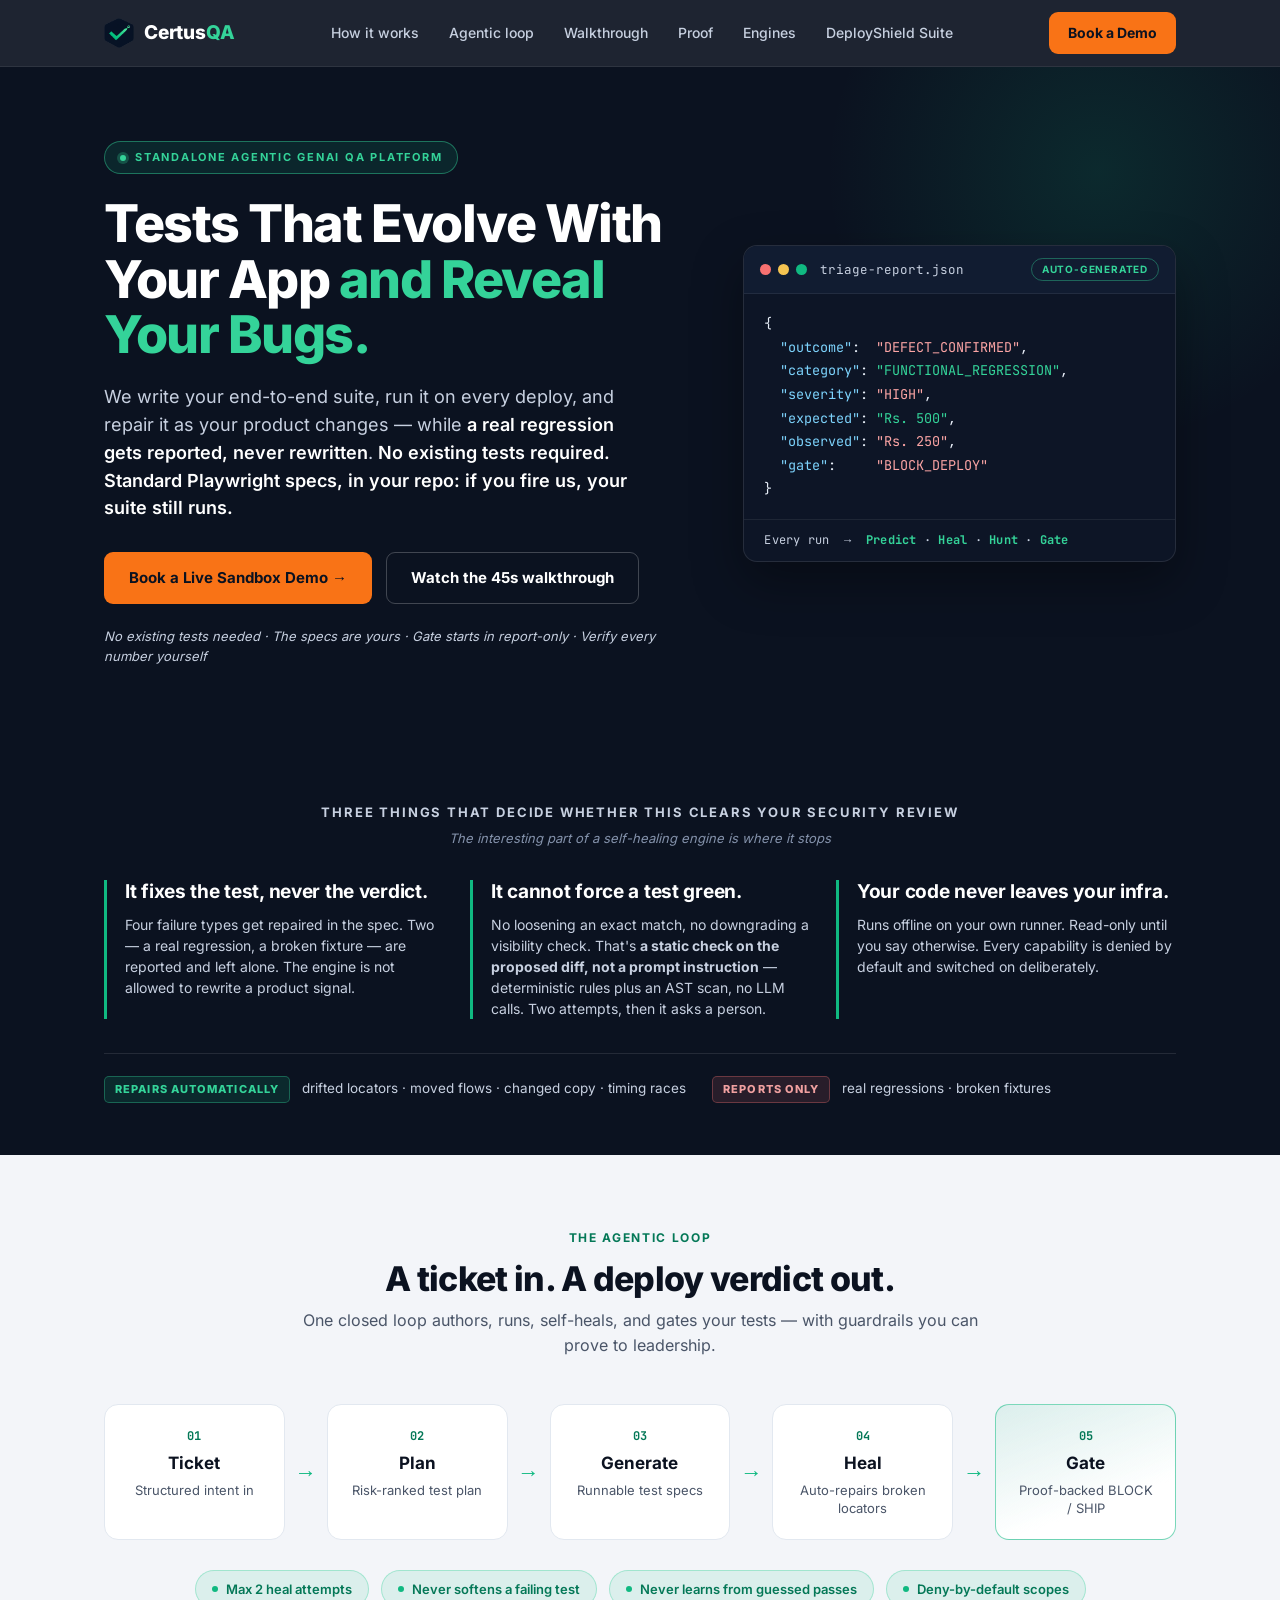
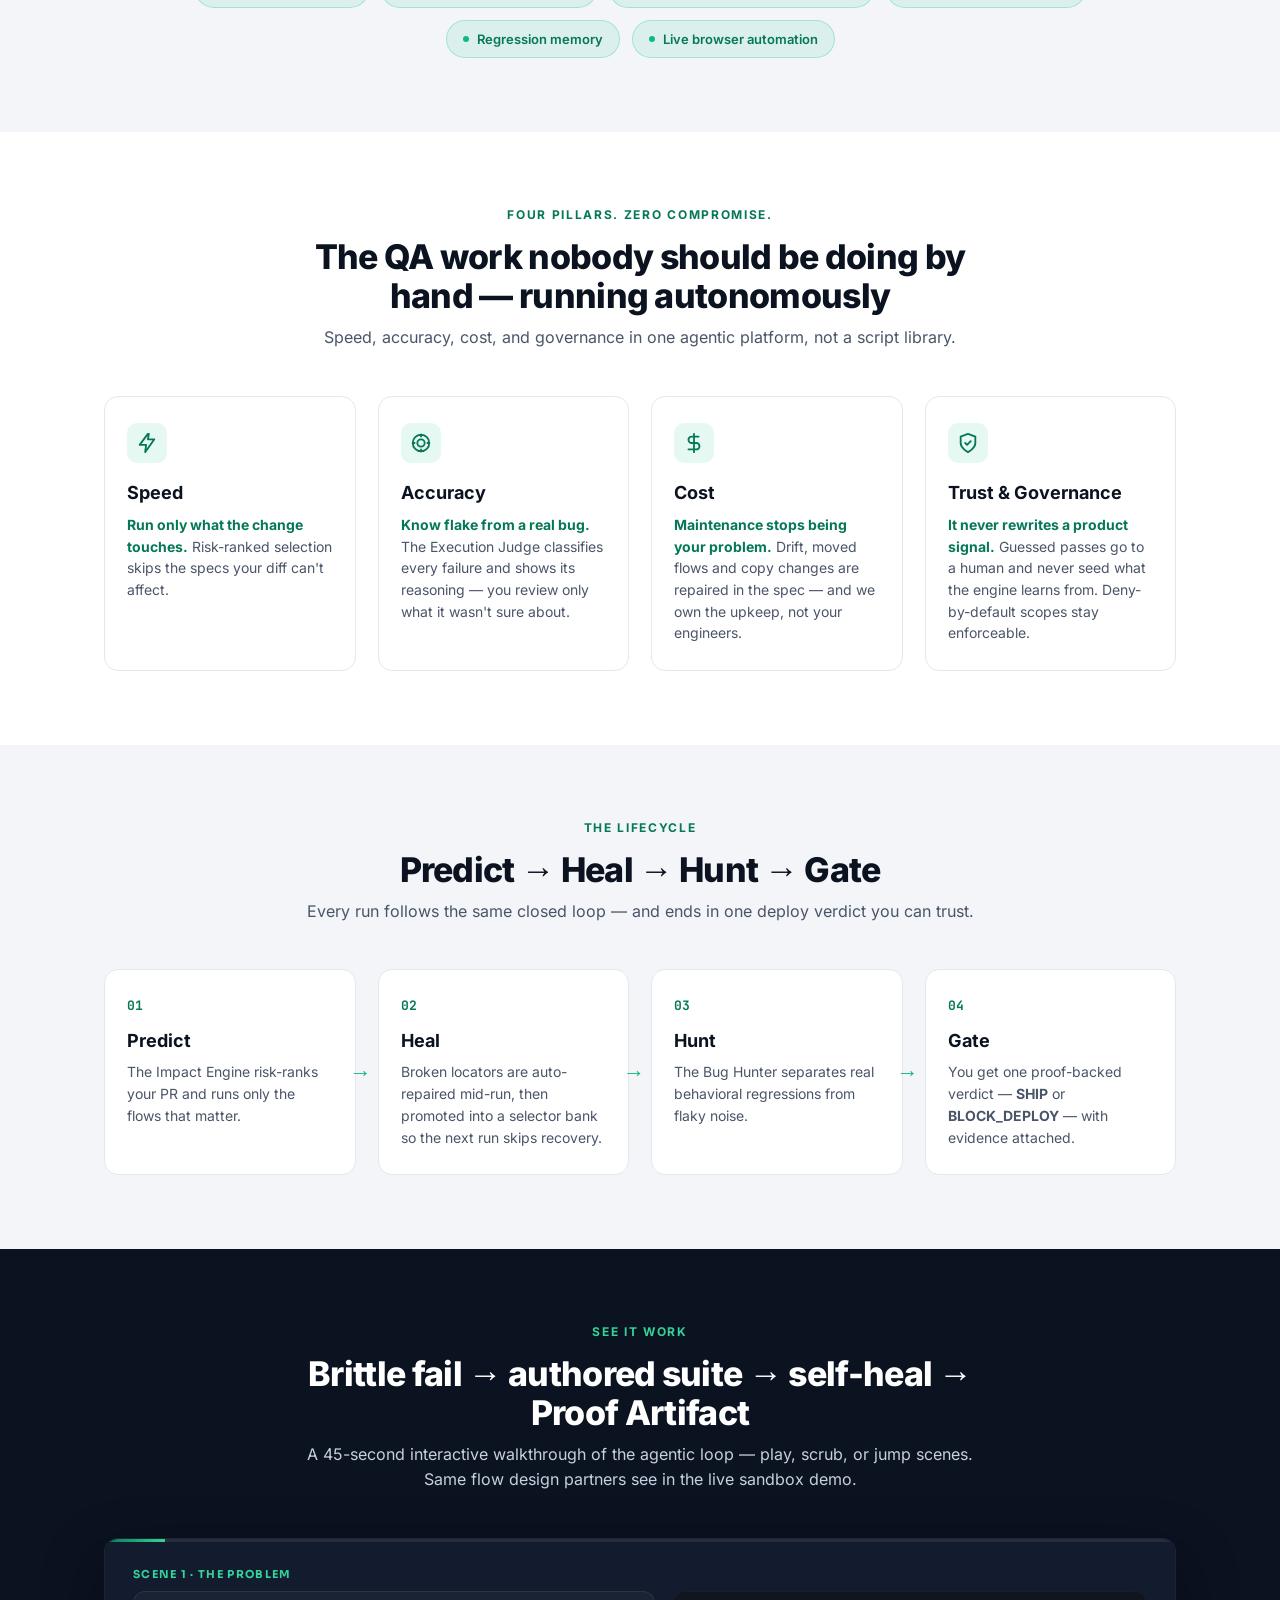
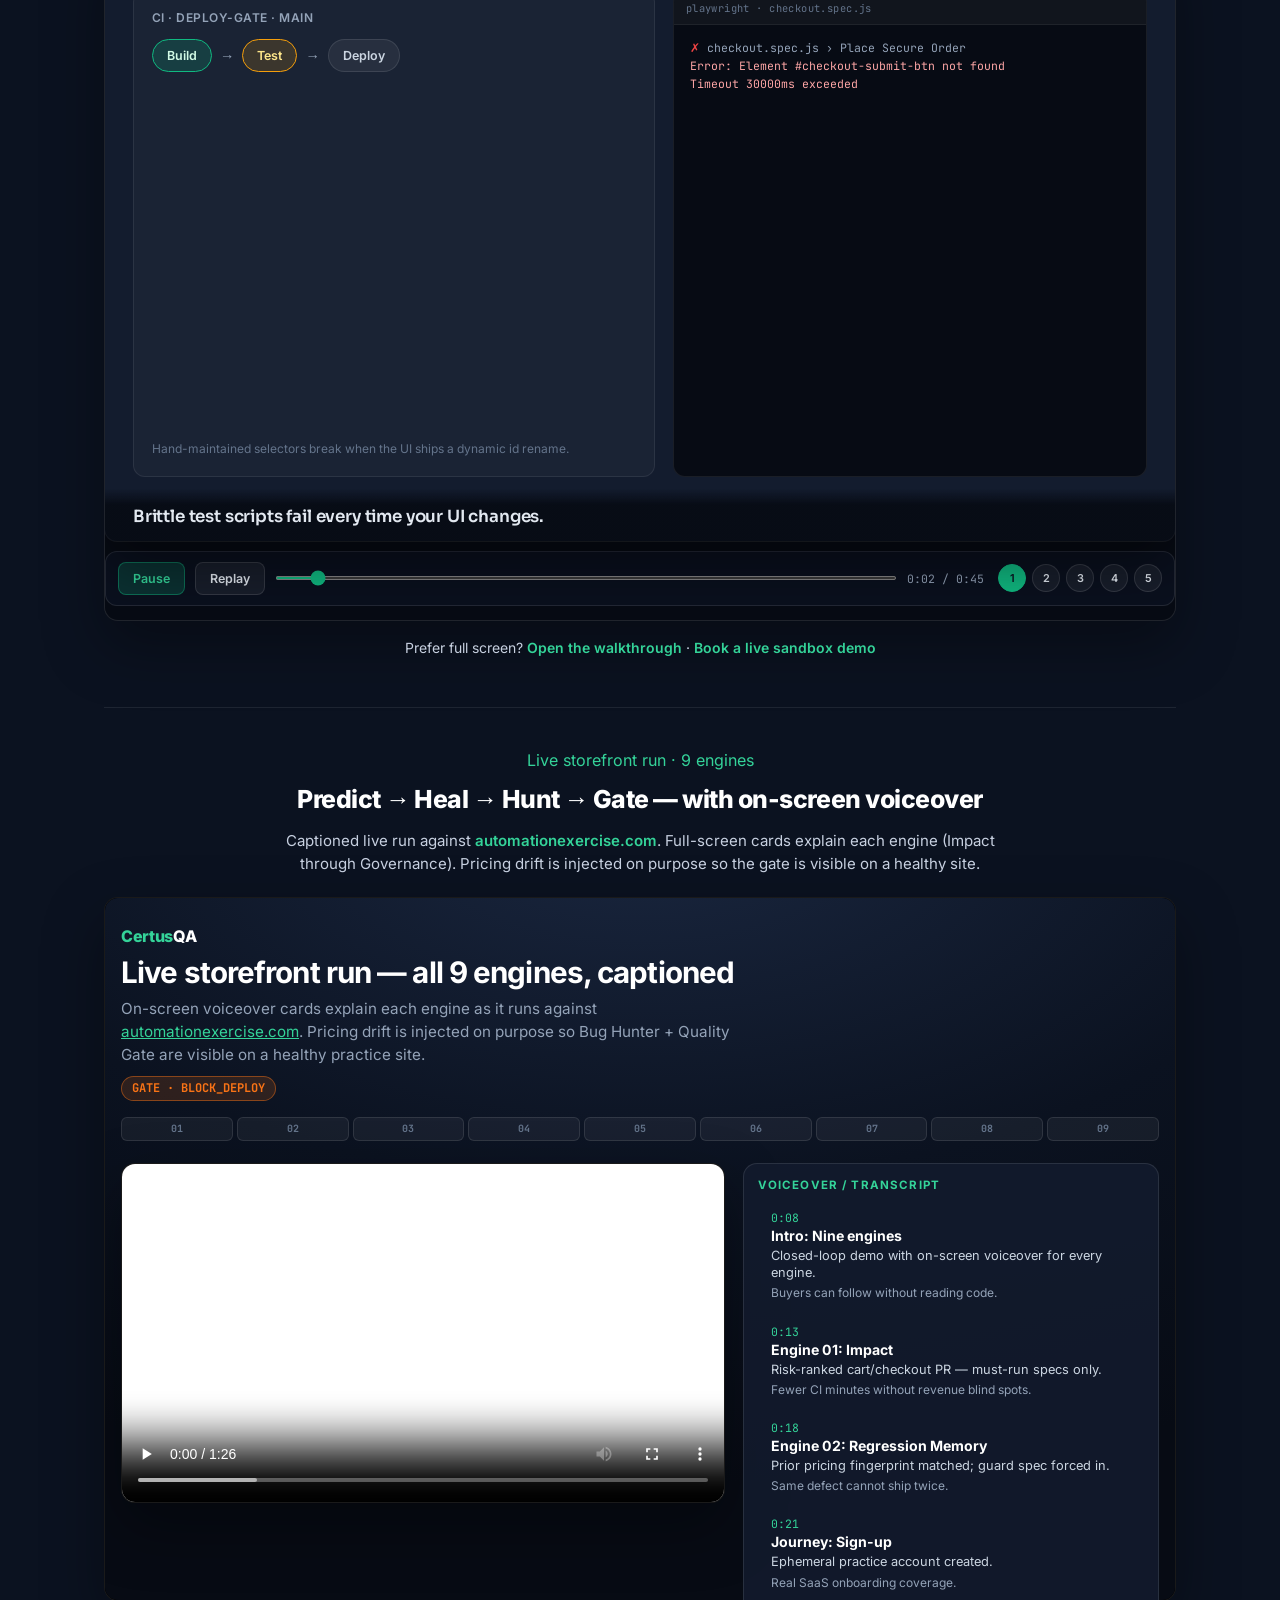
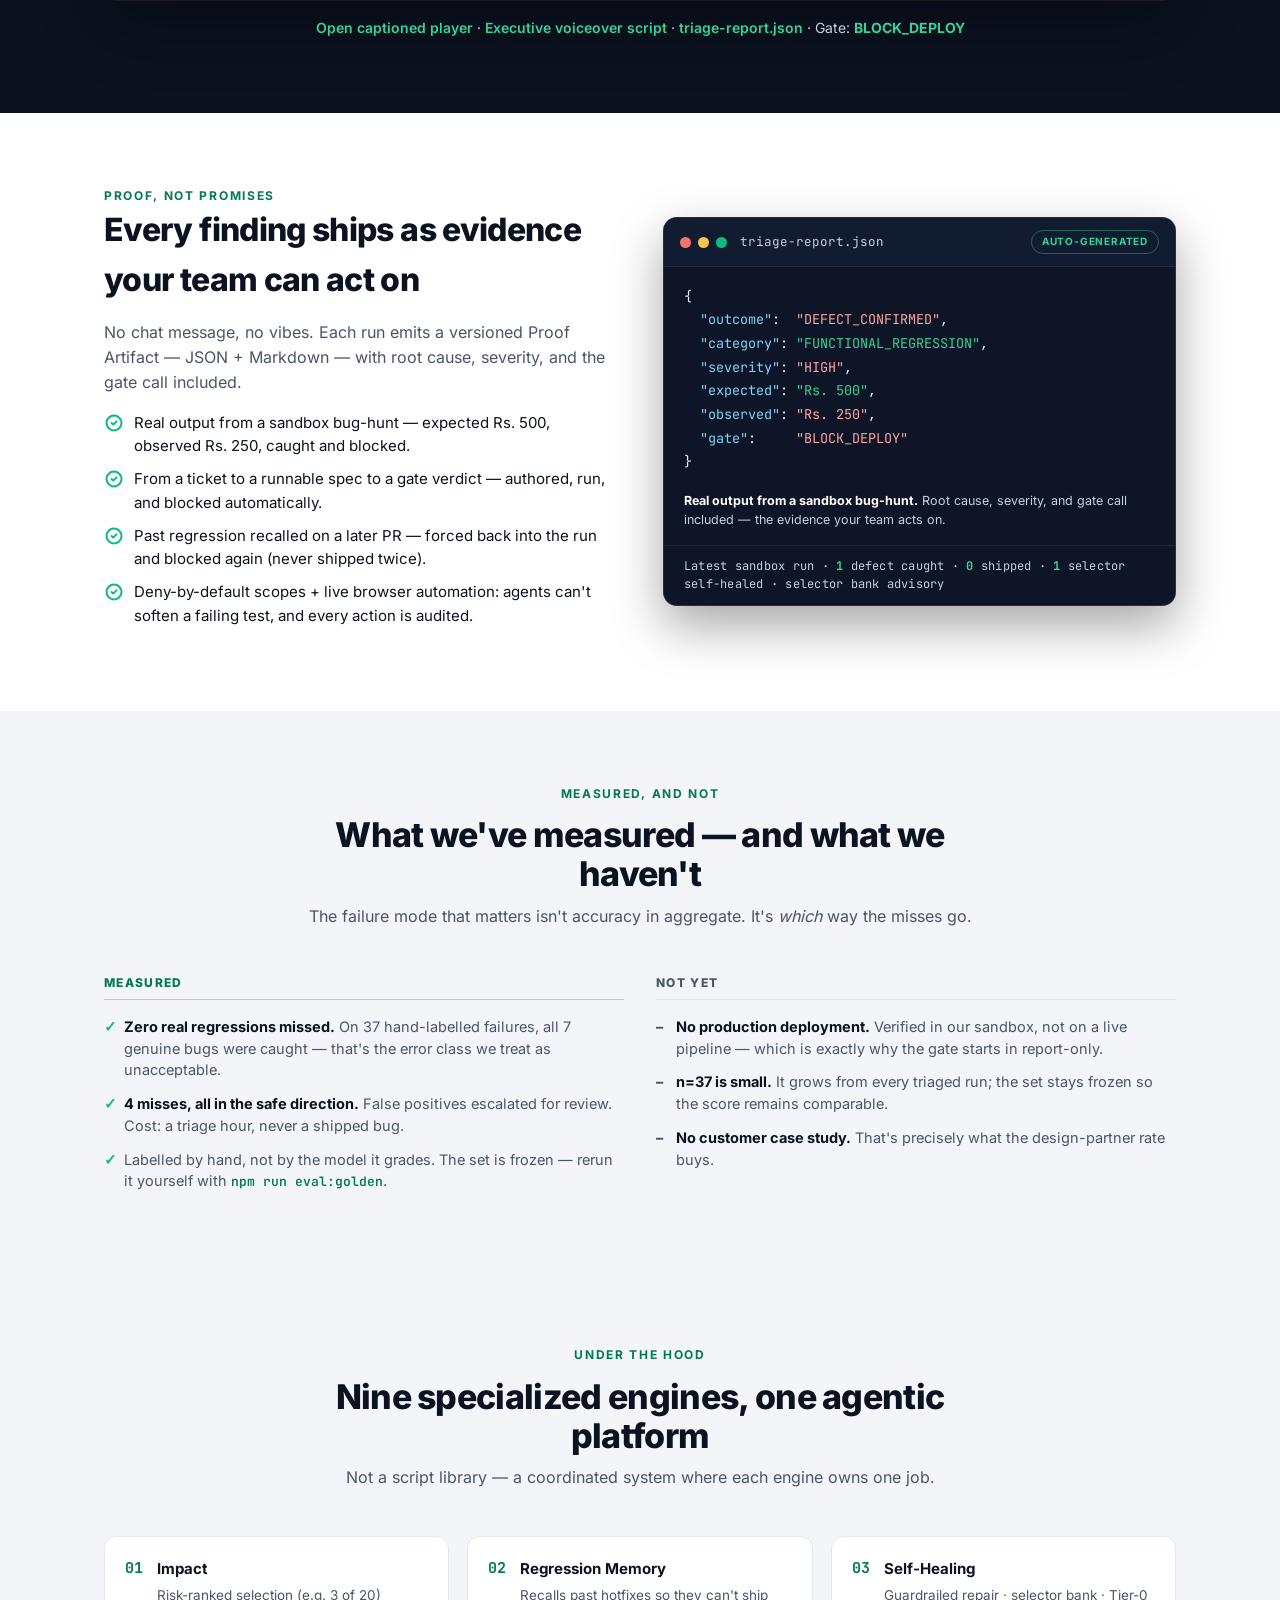
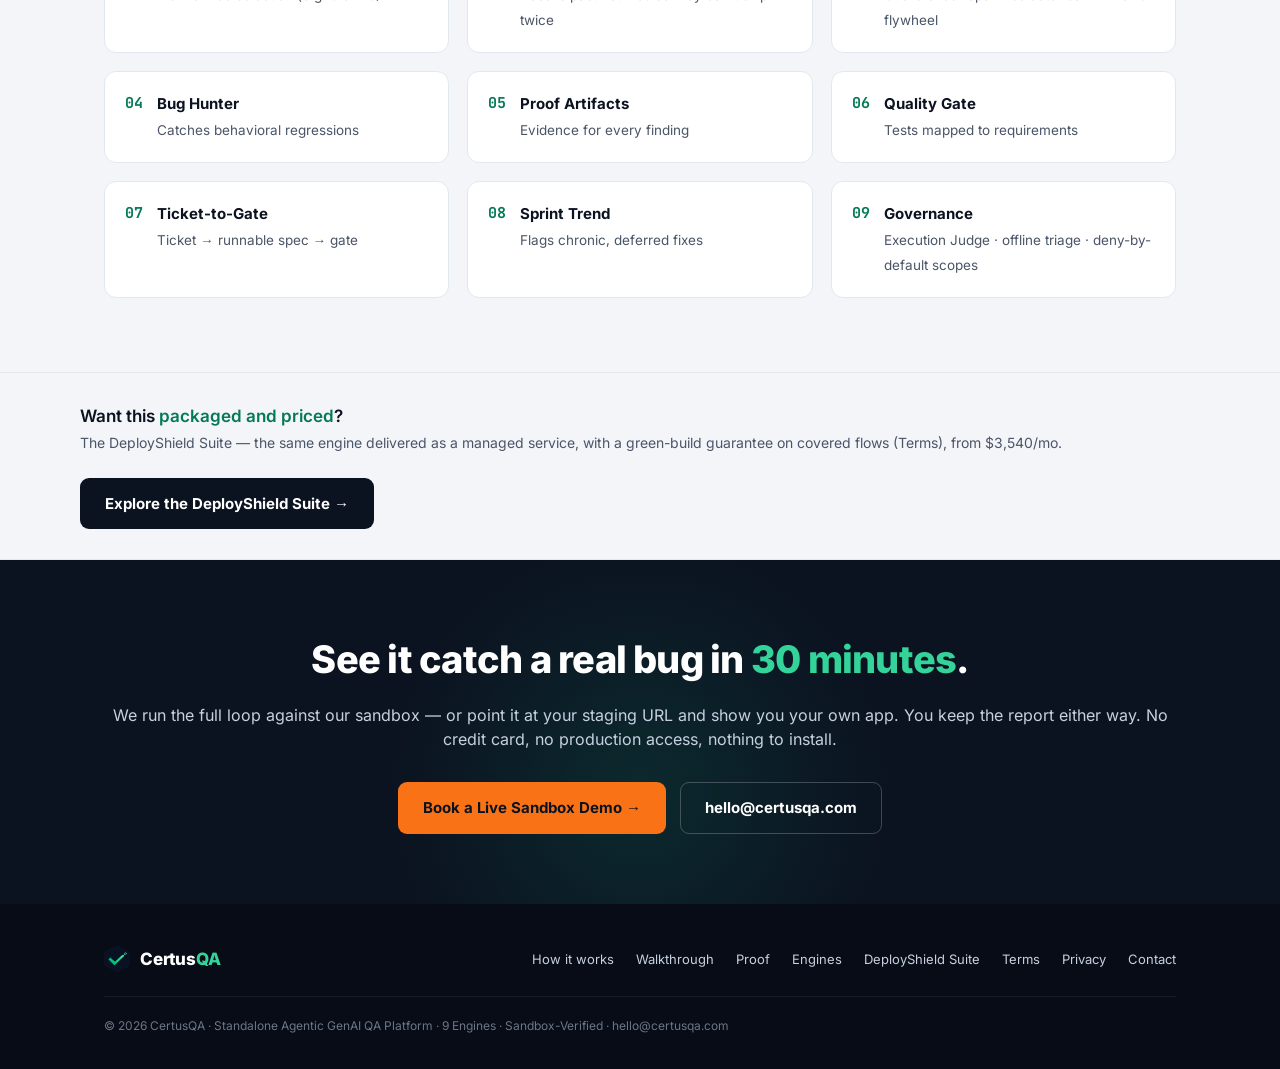
==== index.html @ 5f2444e0 "Name the category "Standalone Agentic GenAI QA Platform" Follows the positioning SSOT in qa-forge-co" ====
<!DOCTYPE html>
<html lang="en">
<head>
<meta charset="UTF-8" />
<meta name="viewport" content="width=device-width, initial-scale=1.0" />
<title>CertusQA — Tests That Evolve With Your App</title>
<meta name="description" content="A standalone agentic GenAI QA platform for SaaS teams. We write your end-to-end Playwright suite, run it on every deploy, and repair it as your product changes — while a real regression is reported, never rewritten. No existing tests required, and the specs stay in your repo." />
<meta name="theme-color" content="#0B1220" />
<link rel="icon" type="image/png" href="assets/certusqa-icon-mark.png" />
<link rel="canonical" href="https://www.certusqa.com/" />

<!-- Open Graph / social -->
<meta property="og:type" content="website" />
<meta property="og:title" content="CertusQA — Tests That Evolve With Your App and Reveal Your Bugs" />
<meta property="og:description" content="We write your end-to-end suite, run it on every deploy, and repair it as your product changes — while a real regression is reported, never rewritten." />
<meta property="og:url" content="https://www.certusqa.com/" />
<meta property="og:image" content="https://www.certusqa.com/assets/certusqa-icon-mark.png" />
<meta name="twitter:card" content="summary" />

<link rel="stylesheet" href="assets/fonts.css" />
<link rel="stylesheet" href="assets/styles.css" />
</head>
<body>

<!-- ================= NAV ================= -->
<header class="nav">
  <div class="wrap nav-inner">
    <a class="brand" href="#top">
      <img src="assets/certusqa-icon-mark.png" alt="" />
      <span class="brand-name">Certus<span class="qa">QA</span></span>
    </a>
    <nav class="nav-links" id="navLinks">
      <a href="#how">How it works</a>
      <a href="#loop">Agentic loop</a>
      <a href="#showcase">Walkthrough</a>
      <a href="#proof">Proof</a>
      <a href="#engines">Engines</a>
      <a href="deployshield.html">DeployShield Suite</a>
    </nav>
    <div class="nav-cta">
      <a class="btn btn-primary" href="mailto:hello@certusqa.com?subject=Live%20Sandbox%20Demo%20Request">Book a Demo</a>
      <button class="nav-toggle" id="navToggle" aria-label="Menu" aria-expanded="false" aria-controls="navLinks">☰</button>
    </div>
  </div>
</header>

<span id="top"></span>

<!-- ================= HERO ================= -->
<section class="hero">
  <div class="wrap hero-grid">
    <div>
      <span class="category-tag">Standalone Agentic GenAI QA Platform</span>
      <h1>Tests That Evolve With Your App <span class="accent">and Reveal Your Bugs.</span></h1>
      <p class="subhead">We write your end-to-end suite, run it on every deploy, and repair it as your product changes — while <b>a real regression gets reported, never rewritten</b>. <b>No existing tests required. Standard Playwright specs, in your repo: if you fire us, your suite still runs.</b></p>
      <div class="hero-actions">
        <a class="btn btn-primary" href="mailto:hello@certusqa.com?subject=Live%20Sandbox%20Demo%20Request">Book a Live Sandbox Demo →</a>
        <a class="btn btn-ghost" href="#showcase">Watch the 45s walkthrough</a>
      </div>
      <p class="hero-trust">No existing tests needed · The specs are yours · Gate starts in report-only · Verify every number yourself</p>
    </div>

    <div>
      <div class="proof-card">
        <div class="proof-head">
          <span class="proof-dot"></span>
          <span class="proof-file">triage-report.json</span>
          <span class="proof-badge">Auto-generated</span>
        </div>
<div class="proof-code">{
  <span class="k">"outcome"</span>:  <span class="r">"DEFECT_CONFIRMED"</span>,
  <span class="k">"category"</span>: <span class="s">"FUNCTIONAL_REGRESSION"</span>,
  <span class="k">"severity"</span>: <span class="r">"HIGH"</span>,
  <span class="k">"expected"</span>: <span class="s">"Rs. 500"</span>,
  <span class="k">"observed"</span>: <span class="r">"Rs. 250"</span>,
  <span class="k">"gate"</span>:     <span class="r">"BLOCK_DEPLOY"</span>
}</div>
        <div class="lifecycle-line">Every run &nbsp;→&nbsp; <b>Predict</b> · <b>Heal</b> · <b>Hunt</b> · <b>Gate</b></div>
      </div>
    </div>
  </div>
</section>

<!-- ================= GUARANTEE BAND ================= -->
<section class="guar-band">
  <div class="wrap">
    <div class="section-eyebrow">
      <div class="lead">Three things that decide whether this clears your security review</div>
      <div class="sub">The interesting part of a self-healing engine is where it stops</div>
    </div>
    <div class="guar-row">
      <div class="guar-item">
        <h3>It fixes the test, never the verdict.</h3>
        <p>Four failure types get repaired in the spec. Two — a real regression, a broken fixture — are reported and left alone. The engine is not allowed to rewrite a product signal.</p>
      </div>
      <div class="guar-item">
        <h3>It cannot force a test green.</h3>
        <p>No loosening an exact match, no downgrading a visibility check. That's <b>a static check on the proposed diff, not a prompt instruction</b> — deterministic rules plus an AST scan, no LLM calls. Two attempts, then it asks a person.</p>
      </div>
      <div class="guar-item">
        <h3>Your code never leaves your infra.</h3>
        <p>Runs offline on your own runner. Read-only until you say otherwise. Every capability is denied by default and switched on deliberately.</p>
      </div>
    </div>
    <div class="guar-tax">
      <div class="half">
        <span class="lab ok">Repairs automatically</span>
        <span class="list">drifted locators · moved flows · changed copy · timing races</span>
      </div>
      <div class="half">
        <span class="lab no">Reports only</span>
        <span class="list">real regressions · broken fixtures</span>
      </div>
    </div>
  </div>
</section>

<!-- ================= AGENTIC LOOP ================= -->
<section class="band alt" id="loop">
  <div class="wrap">
    <div class="band-head">
      <div class="tag">The Agentic Loop</div>
      <h2>A ticket in. A deploy verdict out.</h2>
      <p>One closed loop authors, runs, self-heals, and gates your tests — with guardrails you can prove to leadership.</p>
    </div>
    <div class="loop-flow">
      <div class="loop-step"><div class="ls-no">01</div><div class="ls-name">Ticket</div><div class="ls-sub">Structured intent in</div></div>
      <div class="loop-arrow">→</div>
      <div class="loop-step"><div class="ls-no">02</div><div class="ls-name">Plan</div><div class="ls-sub">Risk-ranked test plan</div></div>
      <div class="loop-arrow">→</div>
      <div class="loop-step"><div class="ls-no">03</div><div class="ls-name">Generate</div><div class="ls-sub">Runnable test specs</div></div>
      <div class="loop-arrow">→</div>
      <div class="loop-step"><div class="ls-no">04</div><div class="ls-name">Heal</div><div class="ls-sub">Auto-repairs broken locators</div></div>
      <div class="loop-arrow">→</div>
      <div class="loop-step is-gate"><div class="ls-no">05</div><div class="ls-name">Gate</div><div class="ls-sub">Proof-backed BLOCK / SHIP</div></div>
    </div>
    <div class="loop-guards">
      <span class="guard-chip">Max 2 heal attempts</span>
      <span class="guard-chip">Never softens a failing test</span>
      <span class="guard-chip">Never learns from guessed passes</span>
      <span class="guard-chip">Deny-by-default scopes</span>
      <span class="guard-chip">Regression memory</span>
      <span class="guard-chip">Live browser automation</span>
    </div>
  </div>
</section>

<!-- ================= PILLARS ================= -->
<section class="band" id="pillars">
  <div class="wrap">
    <div class="band-head">
      <div class="tag">Four Pillars. Zero Compromise.</div>
      <h2>The QA work nobody should be doing by hand — running autonomously</h2>
      <p>Speed, accuracy, cost, and governance in one agentic platform, not a script library.</p>
    </div>
    <div class="pillars">
      <div class="pillar">
        <div class="pillar-icon"><svg viewBox="0 0 24 24"><path d="M13 2 4 14h7l-1 8 10-14h-7l1-6z"/></svg></div>
        <h3>Speed</h3>
        <p><b>Run only what the change touches.</b> Risk-ranked selection skips the specs your diff can't affect.</p>
      </div>
      <div class="pillar">
        <div class="pillar-icon"><svg viewBox="0 0 24 24"><circle cx="12" cy="12" r="9"/><circle cx="12" cy="12" r="4"/><path d="M12 3v2M12 19v2M3 12h2M19 12h2"/></svg></div>
        <h3>Accuracy</h3>
        <p><b>Know flake from a real bug.</b> The Execution Judge classifies every failure and shows its reasoning — you review only what it wasn't sure about.</p>
      </div>
      <div class="pillar">
        <div class="pillar-icon"><svg viewBox="0 0 24 24"><path d="M12 2v20M17 5H9.5a3.5 3.5 0 0 0 0 7h5a3.5 3.5 0 0 1 0 7H6"/></svg></div>
        <h3>Cost</h3>
        <p><b>Maintenance stops being your problem.</b> Drift, moved flows and copy changes are repaired in the spec — and we own the upkeep, not your engineers.</p>
      </div>
      <div class="pillar">
        <div class="pillar-icon"><svg viewBox="0 0 24 24"><path d="M12 22s8-4 8-10V5l-8-3-8 3v7c0 6 8 10 8 10z"/><path d="m9 12 2 2 4-4"/></svg></div>
        <h3>Trust &amp; Governance</h3>
        <p><b>It never rewrites a product signal.</b> Guessed passes go to a human and never seed what the engine learns from. Deny-by-default scopes stay enforceable.</p>
      </div>
    </div>
  </div>
</section>

<!-- ================= HOW IT WORKS ================= -->
<section class="band alt" id="how">
  <div class="wrap">
    <div class="band-head">
      <div class="tag">The Lifecycle</div>
      <h2>Predict → Heal → Hunt → Gate</h2>
      <p>Every run follows the same closed loop — and ends in one deploy verdict you can trust.</p>
    </div>
    <div class="steps">
      <div class="step">
        <div class="no">01</div>
        <h3>Predict</h3>
        <p>The Impact Engine risk-ranks your PR and runs only the flows that matter.</p>
        <span class="arrow">→</span>
      </div>
      <div class="step">
        <div class="no">02</div>
        <h3>Heal</h3>
        <p>Broken locators are auto-repaired mid-run, then promoted into a selector bank so the next run skips recovery.</p>
        <span class="arrow">→</span>
      </div>
      <div class="step">
        <div class="no">03</div>
        <h3>Hunt</h3>
        <p>The Bug Hunter separates real behavioral regressions from flaky noise.</p>
        <span class="arrow">→</span>
      </div>
      <div class="step">
        <div class="no">04</div>
        <h3>Gate</h3>
        <p>You get one proof-backed verdict — <b>SHIP</b> or <b>BLOCK_DEPLOY</b> — with evidence attached.</p>
        <span class="arrow">→</span>
      </div>
    </div>
  </div>
</section>

<!-- ================= SHOWCASE WALKTHROUGH ================= -->
<section class="band dark" id="showcase">
  <div class="wrap">
    <div class="band-head">
      <div class="tag" style="color:var(--emerald-light)">See It Work</div>
      <h2>Brittle fail → authored suite → self-heal → Proof Artifact</h2>
      <p>A 45-second interactive walkthrough of the agentic loop — play, scrub, or jump scenes. Same flow design partners see in the live sandbox demo.</p>
    </div>
    <div class="showcase-frame">
      <iframe
        src="showcase/?embed=1"
        title="CertusQA engine workflow — interactive 45s walkthrough"
        loading="lazy"
        allow="autoplay"
      ></iframe>
    </div>
    <p class="showcase-note">
      Prefer full screen?
      <a href="showcase/">Open the walkthrough</a>
      ·
      <a href="mailto:hello@certusqa.com?subject=Live%20Sandbox%20Demo%20Request">Book a live sandbox demo</a>
    </p>

    <div class="live-ae" id="live-run">
      <div class="live-ae-head">
        <div class="tag" style="color:var(--emerald-light)">Live storefront run · 9 engines</div>
        <h3>Predict → Heal → Hunt → Gate — with on-screen voiceover</h3>
        <p>
          Captioned live run against
          <a href="https://automationexercise.com/" rel="noopener noreferrer" target="_blank">automationexercise.com</a>.
          Full-screen cards explain each engine (Impact through Governance). Pricing drift is injected on purpose so the gate is visible on a healthy site.
        </p>
      </div>
      <div class="showcase-frame showcase-frame--video">
        <iframe
          src="showcase/live-ae/player.html"
          title="CertusQA live showcase — nine engines with voiceover captions"
          loading="lazy"
          allow="autoplay"
        ></iframe>
      </div>
      <p class="showcase-note">
        <a href="showcase/live-ae/player.html">Open captioned player</a>
        ·
        <a href="showcase/live-ae/exec-narrative.md">Executive voiceover script</a>
        ·
        <a href="showcase/live-ae/triage-report.json">triage-report.json</a>
        ·
        Gate: <b style="color:var(--emerald-light)">BLOCK_DEPLOY</b>
      </p>
    </div>
  </div>
</section>

<!-- ================= PROOF ================= -->
<section class="band" id="proof">
  <div class="wrap proof-grid">
    <div class="proof-copy">
      <div class="tag">Proof, Not Promises</div>
      <h2>Every finding ships as evidence your team can act on</h2>
      <p>No chat message, no vibes. Each run emits a versioned Proof Artifact — JSON + Markdown — with root cause, severity, and the gate call included.</p>
      <ul class="proof-list">
        <li><svg viewBox="0 0 24 24"><path d="m9 12 2 2 4-4"/><circle cx="12" cy="12" r="9"/></svg> Real output from a sandbox bug-hunt — expected Rs. 500, observed Rs. 250, caught and blocked.</li>
        <li><svg viewBox="0 0 24 24"><path d="m9 12 2 2 4-4"/><circle cx="12" cy="12" r="9"/></svg> From a ticket to a runnable spec to a gate verdict — authored, run, and blocked automatically.</li>
        <li><svg viewBox="0 0 24 24"><path d="m9 12 2 2 4-4"/><circle cx="12" cy="12" r="9"/></svg> Past regression recalled on a later PR — forced back into the run and blocked again (never shipped twice).</li>
        <li><svg viewBox="0 0 24 24"><path d="m9 12 2 2 4-4"/><circle cx="12" cy="12" r="9"/></svg> Deny-by-default scopes + live browser automation: agents can't soften a failing test, and every action is audited.</li>
      </ul>
    </div>
    <div>
      <div class="proof-card">
        <div class="proof-head">
          <span class="proof-dot"></span>
          <span class="proof-file">triage-report.json</span>
          <span class="proof-badge">Auto-generated</span>
        </div>
<div class="proof-code">{
  <span class="k">"outcome"</span>:  <span class="r">"DEFECT_CONFIRMED"</span>,
  <span class="k">"category"</span>: <span class="s">"FUNCTIONAL_REGRESSION"</span>,
  <span class="k">"severity"</span>: <span class="r">"HIGH"</span>,
  <span class="k">"expected"</span>: <span class="s">"Rs. 500"</span>,
  <span class="k">"observed"</span>: <span class="r">"Rs. 250"</span>,
  <span class="k">"gate"</span>:     <span class="r">"BLOCK_DEPLOY"</span>
}</div>
        <div class="proof-cap"><b>Real output from a sandbox bug-hunt.</b> Root cause, severity, and gate call included — the evidence your team acts on.</div>
        <div class="lifecycle-line">Latest sandbox run · <b>1</b> defect caught · <b>0</b> shipped · <b>1</b> selector self-healed · selector bank advisory</div>
      </div>
    </div>
  </div>
</section>

<!-- ================= EVIDENCE ================= -->
<section class="band alt" id="evidence">
  <div class="wrap">
    <div class="band-head">
      <div class="tag">Measured, and Not</div>
      <h2>What we've measured — and what we haven't</h2>
      <p>The failure mode that matters isn't accuracy in aggregate. It's <em>which</em> way the misses go.</p>
    </div>
    <div class="evid">
      <div class="yes">
        <h4>Measured</h4>
        <ul>
          <li><b>Zero real regressions missed.</b> On 37 hand-labelled failures, all 7 genuine bugs were caught — that's the error class we treat as unacceptable.</li>
          <li><b>4 misses, all in the safe direction.</b> False positives escalated for review. Cost: a triage hour, never a shipped bug.</li>
          <li>Labelled by hand, not by the model it grades. The set is frozen — rerun it yourself with <code>npm run eval:golden</code>.</li>
        </ul>
      </div>
      <div class="no">
        <h4>Not yet</h4>
        <ul>
          <li><b>No production deployment.</b> Verified in our sandbox, not on a live pipeline — which is exactly why the gate starts in report-only.</li>
          <li><b>n=37 is small.</b> It grows from every triaged run; the set stays frozen so the score remains comparable.</li>
          <li><b>No customer case study.</b> That's precisely what the design-partner rate buys.</li>
        </ul>
      </div>
    </div>
  </div>
</section>

<!-- ================= ENGINES ================= -->
<section class="band alt" id="engines">
  <div class="wrap">
    <div class="band-head">
      <div class="tag">Under the Hood</div>
      <h2>Nine specialized engines, one agentic platform</h2>
      <p>Not a script library — a coordinated system where each engine owns one job.</p>
    </div>
    <div class="engines-grid">
      <div class="engine"><span class="no">01</span><span class="tx"><b>Impact</b><span>Risk-ranked selection (e.g. 3 of 20)</span></span></div>
      <div class="engine"><span class="no">02</span><span class="tx"><b>Regression Memory</b><span>Recalls past hotfixes so they can't ship twice</span></span></div>
      <div class="engine"><span class="no">03</span><span class="tx"><b>Self-Healing</b><span>Guardrailed repair · selector bank · Tier-0 flywheel</span></span></div>
      <div class="engine"><span class="no">04</span><span class="tx"><b>Bug Hunter</b><span>Catches behavioral regressions</span></span></div>
      <div class="engine"><span class="no">05</span><span class="tx"><b>Proof Artifacts</b><span>Evidence for every finding</span></span></div>
      <div class="engine"><span class="no">06</span><span class="tx"><b>Quality Gate</b><span>Tests mapped to requirements</span></span></div>
      <div class="engine"><span class="no">07</span><span class="tx"><b>Ticket-to-Gate</b><span>Ticket → runnable spec → gate</span></span></div>
      <div class="engine"><span class="no">08</span><span class="tx"><b>Sprint Trend</b><span>Flags chronic, deferred fixes</span></span></div>
      <div class="engine"><span class="no">09</span><span class="tx"><b>Governance</b><span>Execution Judge · offline triage · deny-by-default scopes</span></span></div>
    </div>
  </div>
</section>

<!-- ================= CROSS-SELL ================= -->
<section class="crosssell">
  <div class="wrap crosssell-inner">
    <div class="cs-copy">
      Want this <span>packaged and priced</span>?
      <div class="cs-sub">The DeployShield Suite — the same engine delivered as a managed service, with a green-build guarantee on covered flows (<a href="/terms#green-build">Terms</a>), from $3,540/mo.</div>
    </div>
    <a class="btn btn-dark" href="deployshield.html">Explore the DeployShield Suite →</a>
  </div>
</section>

<!-- ================= CTA ================= -->
<section class="cta-band">
  <div class="wrap">
    <h2>See it catch a real bug in <span>30 minutes</span>.</h2>
    <p>We run the full loop against our sandbox — or point it at your staging URL and show you your own app. You keep the report either way. No credit card, no production access, nothing to install.</p>
    <div class="hero-actions">
      <a class="btn btn-primary" href="mailto:hello@certusqa.com?subject=Live%20Sandbox%20Demo%20Request">Book a Live Sandbox Demo →</a>
      <a class="btn btn-ghost" href="mailto:hello@certusqa.com">hello@certusqa.com</a>
    </div>
  </div>
</section>

<!-- ================= FOOTER ================= -->
<footer class="footer">
  <div class="wrap">
    <div class="footer-inner">
      <div class="brand">
        <img src="assets/certusqa-icon-mark.png" alt="" style="height:26px;width:26px;" />
        <span class="brand-name">Certus<span class="qa">QA</span></span>
      </div>
      <div class="footer-links">
        <a href="#how">How it works</a>
        <a href="#showcase">Walkthrough</a>
        <a href="#proof">Proof</a>
        <a href="#engines">Engines</a>
        <a href="deployshield.html">DeployShield Suite</a>
        <a href="/terms">Terms</a>
        <a href="/privacy">Privacy</a>
        <a href="mailto:hello@certusqa.com">Contact</a>
      </div>
    </div>
    <div class="footer-bottom">
      © <span id="year"></span> CertusQA · Standalone Agentic GenAI QA Platform · 9 Engines · Sandbox-Verified · hello@certusqa.com
    </div>
  </div>
</footer>

<script>
  document.getElementById('year').textContent = new Date().getFullYear();
  var t = document.getElementById('navToggle'), l = document.getElementById('navLinks');
  if (t && l) t.addEventListener('click', function () {
    var open = l.classList.toggle('open');
    t.setAttribute('aria-expanded', open ? 'true' : 'false');
  });
  if (l && t) l.querySelectorAll('a').forEach(function (a) {
    a.addEventListener('click', function () {
      l.classList.remove('open');
      t.setAttribute('aria-expanded', 'false');
    });
  });
</script>

</body>
</html>
---- assets/fonts.css ----
/* latin-ext */
@font-face {
  font-family: 'Inter';
  font-style: normal;
  font-weight: 400;
  font-display: swap;
  src: url(./fonts/inter-latin-ext.woff2) format('woff2');
  unicode-range: U+0100-02BA, U+02BD-02C5, U+02C7-02CC, U+02CE-02D7, U+02DD-02FF, U+0304, U+0308, U+0329, U+1D00-1DBF, U+1E00-1E9F, U+1EF2-1EFF, U+2020, U+20A0-20AB, U+20AD-20C0, U+2113, U+2C60-2C7F, U+A720-A7FF;
}
/* latin */
@font-face {
  font-family: 'Inter';
  font-style: normal;
  font-weight: 400;
  font-display: swap;
  src: url(./fonts/inter-latin.woff2) format('woff2');
  unicode-range: U+0000-00FF, U+0131, U+0152-0153, U+02BB-02BC, U+02C6, U+02DA, U+02DC, U+0304, U+0308, U+0329, U+2000-206F, U+20AC, U+2122, U+2191, U+2193, U+2212, U+2215, U+FEFF, U+FFFD;
}
/* latin-ext */
@font-face {
  font-family: 'Inter';
  font-style: normal;
  font-weight: 500;
  font-display: swap;
  src: url(./fonts/inter-latin-ext.woff2) format('woff2');
  unicode-range: U+0100-02BA, U+02BD-02C5, U+02C7-02CC, U+02CE-02D7, U+02DD-02FF, U+0304, U+0308, U+0329, U+1D00-1DBF, U+1E00-1E9F, U+1EF2-1EFF, U+2020, U+20A0-20AB, U+20AD-20C0, U+2113, U+2C60-2C7F, U+A720-A7FF;
}
/* latin */
@font-face {
  font-family: 'Inter';
  font-style: normal;
  font-weight: 500;
  font-display: swap;
  src: url(./fonts/inter-latin.woff2) format('woff2');
  unicode-range: U+0000-00FF, U+0131, U+0152-0153, U+02BB-02BC, U+02C6, U+02DA, U+02DC, U+0304, U+0308, U+0329, U+2000-206F, U+20AC, U+2122, U+2191, U+2193, U+2212, U+2215, U+FEFF, U+FFFD;
}
/* latin-ext */
@font-face {
  font-family: 'Inter';
  font-style: normal;
  font-weight: 600;
  font-display: swap;
  src: url(./fonts/inter-latin-ext.woff2) format('woff2');
  unicode-range: U+0100-02BA, U+02BD-02C5, U+02C7-02CC, U+02CE-02D7, U+02DD-02FF, U+0304, U+0308, U+0329, U+1D00-1DBF, U+1E00-1E9F, U+1EF2-1EFF, U+2020, U+20A0-20AB, U+20AD-20C0, U+2113, U+2C60-2C7F, U+A720-A7FF;
}
/* latin */
@font-face {
  font-family: 'Inter';
  font-style: normal;
  font-weight: 600;
  font-display: swap;
  src: url(./fonts/inter-latin.woff2) format('woff2');
  unicode-range: U+0000-00FF, U+0131, U+0152-0153, U+02BB-02BC, U+02C6, U+02DA, U+02DC, U+0304, U+0308, U+0329, U+2000-206F, U+20AC, U+2122, U+2191, U+2193, U+2212, U+2215, U+FEFF, U+FFFD;
}
/* latin-ext */
@font-face {
  font-family: 'Inter';
  font-style: normal;
  font-weight: 700;
  font-display: swap;
  src: url(./fonts/inter-latin-ext.woff2) format('woff2');
  unicode-range: U+0100-02BA, U+02BD-02C5, U+02C7-02CC, U+02CE-02D7, U+02DD-02FF, U+0304, U+0308, U+0329, U+1D00-1DBF, U+1E00-1E9F, U+1EF2-1EFF, U+2020, U+20A0-20AB, U+20AD-20C0, U+2113, U+2C60-2C7F, U+A720-A7FF;
}
/* latin */
@font-face {
  font-family: 'Inter';
  font-style: normal;
  font-weight: 700;
  font-display: swap;
  src: url(./fonts/inter-latin.woff2) format('woff2');
  unicode-range: U+0000-00FF, U+0131, U+0152-0153, U+02BB-02BC, U+02C6, U+02DA, U+02DC, U+0304, U+0308, U+0329, U+2000-206F, U+20AC, U+2122, U+2191, U+2193, U+2212, U+2215, U+FEFF, U+FFFD;
}
/* latin-ext */
@font-face {
  font-family: 'Inter';
  font-style: normal;
  font-weight: 800;
  font-display: swap;
  src: url(./fonts/inter-latin-ext.woff2) format('woff2');
  unicode-range: U+0100-02BA, U+02BD-02C5, U+02C7-02CC, U+02CE-02D7, U+02DD-02FF, U+0304, U+0308, U+0329, U+1D00-1DBF, U+1E00-1E9F, U+1EF2-1EFF, U+2020, U+20A0-20AB, U+20AD-20C0, U+2113, U+2C60-2C7F, U+A720-A7FF;
}
/* latin */
@font-face {
  font-family: 'Inter';
  font-style: normal;
  font-weight: 800;
  font-display: swap;
  src: url(./fonts/inter-latin.woff2) format('woff2');
  unicode-range: U+0000-00FF, U+0131, U+0152-0153, U+02BB-02BC, U+02C6, U+02DA, U+02DC, U+0304, U+0308, U+0329, U+2000-206F, U+20AC, U+2122, U+2191, U+2193, U+2212, U+2215, U+FEFF, U+FFFD;
}
/* latin-ext */
@font-face {
  font-family: 'JetBrains Mono';
  font-style: normal;
  font-weight: 400;
  font-display: swap;
  src: url(./fonts/jetbrains-mono-latin-ext.woff2) format('woff2');
  unicode-range: U+0100-02BA, U+02BD-02C5, U+02C7-02CC, U+02CE-02D7, U+02DD-02FF, U+0304, U+0308, U+0329, U+1D00-1DBF, U+1E00-1E9F, U+1EF2-1EFF, U+2020, U+20A0-20AB, U+20AD-20C0, U+2113, U+2C60-2C7F, U+A720-A7FF;
}
/* latin */
@font-face {
  font-family: 'JetBrains Mono';
  font-style: normal;
  font-weight: 400;
  font-display: swap;
  src: url(./fonts/jetbrains-mono-latin.woff2) format('woff2');
  unicode-range: U+0000-00FF, U+0131, U+0152-0153, U+02BB-02BC, U+02C6, U+02DA, U+02DC, U+0304, U+0308, U+0329, U+2000-206F, U+20AC, U+2122, U+2191, U+2193, U+2212, U+2215, U+FEFF, U+FFFD;
}
/* latin-ext */
@font-face {
  font-family: 'JetBrains Mono';
  font-style: normal;
  font-weight: 500;
  font-display: swap;
  src: url(./fonts/jetbrains-mono-latin-ext.woff2) format('woff2');
  unicode-range: U+0100-02BA, U+02BD-02C5, U+02C7-02CC, U+02CE-02D7, U+02DD-02FF, U+0304, U+0308, U+0329, U+1D00-1DBF, U+1E00-1E9F, U+1EF2-1EFF, U+2020, U+20A0-20AB, U+20AD-20C0, U+2113, U+2C60-2C7F, U+A720-A7FF;
}
/* latin */
@font-face {
  font-family: 'JetBrains Mono';
  font-style: normal;
  font-weight: 500;
  font-display: swap;
  src: url(./fonts/jetbrains-mono-latin.woff2) format('woff2');
  unicode-range: U+0000-00FF, U+0131, U+0152-0153, U+02BB-02BC, U+02C6, U+02DA, U+02DC, U+0304, U+0308, U+0329, U+2000-206F, U+20AC, U+2122, U+2191, U+2193, U+2212, U+2215, U+FEFF, U+FFFD;
}
/* latin-ext */
@font-face {
  font-family: 'JetBrains Mono';
  font-style: normal;
  font-weight: 600;
  font-display: swap;
  src: url(./fonts/jetbrains-mono-latin-ext.woff2) format('woff2');
  unicode-range: U+0100-02BA, U+02BD-02C5, U+02C7-02CC, U+02CE-02D7, U+02DD-02FF, U+0304, U+0308, U+0329, U+1D00-1DBF, U+1E00-1E9F, U+1EF2-1EFF, U+2020, U+20A0-20AB, U+20AD-20C0, U+2113, U+2C60-2C7F, U+A720-A7FF;
}
/* latin */
@font-face {
  font-family: 'JetBrains Mono';
  font-style: normal;
  font-weight: 600;
  font-display: swap;
  src: url(./fonts/jetbrains-mono-latin.woff2) format('woff2');
  unicode-range: U+0000-00FF, U+0131, U+0152-0153, U+02BB-02BC, U+02C6, U+02DA, U+02DC, U+0304, U+0308, U+0329, U+2000-206F, U+20AC, U+2122, U+2191, U+2193, U+2212, U+2215, U+FEFF, U+FFFD;
}
/* latin-ext */
@font-face {
  font-family: 'JetBrains Mono';
  font-style: normal;
  font-weight: 700;
  font-display: swap;
  src: url(./fonts/jetbrains-mono-latin-ext.woff2) format('woff2');
  unicode-range: U+0100-02BA, U+02BD-02C5, U+02C7-02CC, U+02CE-02D7, U+02DD-02FF, U+0304, U+0308, U+0329, U+1D00-1DBF, U+1E00-1E9F, U+1EF2-1EFF, U+2020, U+20A0-20AB, U+20AD-20C0, U+2113, U+2C60-2C7F, U+A720-A7FF;
}
/* latin */
@font-face {
  font-family: 'JetBrains Mono';
  font-style: normal;
  font-weight: 700;
  font-display: swap;
  src: url(./fonts/jetbrains-mono-latin.woff2) format('woff2');
  unicode-range: U+0000-00FF, U+0131, U+0152-0153, U+02BB-02BC, U+02C6, U+02DA, U+02DC, U+0304, U+0308, U+0329, U+2000-206F, U+20AC, U+2122, U+2191, U+2193, U+2212, U+2215, U+FEFF, U+FFFD;
}
/* latin-ext */
@font-face {
  font-family: 'Sora';
  font-style: normal;
  font-weight: 600;
  font-display: swap;
  src: url(./fonts/sora-latin-ext.woff2) format('woff2');
  unicode-range: U+0100-02BA, U+02BD-02C5, U+02C7-02CC, U+02CE-02D7, U+02DD-02FF, U+0304, U+0308, U+0329, U+1D00-1DBF, U+1E00-1E9F, U+1EF2-1EFF, U+2020, U+20A0-20AB, U+20AD-20C0, U+2113, U+2C60-2C7F, U+A720-A7FF;
}
/* latin */
@font-face {
  font-family: 'Sora';
  font-style: normal;
  font-weight: 600;
  font-display: swap;
  src: url(./fonts/sora-latin.woff2) format('woff2');
  unicode-range: U+0000-00FF, U+0131, U+0152-0153, U+02BB-02BC, U+02C6, U+02DA, U+02DC, U+0304, U+0308, U+0329, U+2000-206F, U+20AC, U+2122, U+2191, U+2193, U+2212, U+2215, U+FEFF, U+FFFD;
}
/* latin-ext */
@font-face {
  font-family: 'Sora';
  font-style: normal;
  font-weight: 700;
  font-display: swap;
  src: url(./fonts/sora-latin-ext.woff2) format('woff2');
  unicode-range: U+0100-02BA, U+02BD-02C5, U+02C7-02CC, U+02CE-02D7, U+02DD-02FF, U+0304, U+0308, U+0329, U+1D00-1DBF, U+1E00-1E9F, U+1EF2-1EFF, U+2020, U+20A0-20AB, U+20AD-20C0, U+2113, U+2C60-2C7F, U+A720-A7FF;
}
/* latin */
@font-face {
  font-family: 'Sora';
  font-style: normal;
  font-weight: 700;
  font-display: swap;
  src: url(./fonts/sora-latin.woff2) format('woff2');
  unicode-range: U+0000-00FF, U+0131, U+0152-0153, U+02BB-02BC, U+02C6, U+02DA, U+02DC, U+0304, U+0308, U+0329, U+2000-206F, U+20AC, U+2122, U+2191, U+2193, U+2212, U+2215, U+FEFF, U+FFFD;
}
/* latin-ext */
@font-face {
  font-family: 'Sora';
  font-style: normal;
  font-weight: 800;
  font-display: swap;
  src: url(./fonts/sora-latin-ext.woff2) format('woff2');
  unicode-range: U+0100-02BA, U+02BD-02C5, U+02C7-02CC, U+02CE-02D7, U+02DD-02FF, U+0304, U+0308, U+0329, U+1D00-1DBF, U+1E00-1E9F, U+1EF2-1EFF, U+2020, U+20A0-20AB, U+20AD-20C0, U+2113, U+2C60-2C7F, U+A720-A7FF;
}
/* latin */
@font-face {
  font-family: 'Sora';
  font-style: normal;
  font-weight: 800;
  font-display: swap;
  src: url(./fonts/sora-latin.woff2) format('woff2');
  unicode-range: U+0000-00FF, U+0131, U+0152-0153, U+02BB-02BC, U+02C6, U+02DA, U+02DC, U+0304, U+0308, U+0329, U+2000-206F, U+20AC, U+2122, U+2191, U+2193, U+2212, U+2215, U+FEFF, U+FFFD;
}
---- assets/styles.css ----
:root {
  --navy: #0B1220;
  --navy-alt: #16213A;
  --soft: #F3F5F9;
  --ink: #0B1220;
  --ink-2: #4A5568;
  --on-dark: #FFFFFF;
  --on-dark-2: #C7D0E0;
  --line: #E2E8F0;
  --emerald: #10b981;
  --emerald-dark: #047857;
  --emerald-light: #34d399;
  --orange: #F97316;
  --orange-dark: #EA580C;
  --alert: #f87171;
  --font: 'Inter', -apple-system, BlinkMacSystemFont, "Segoe UI", "Helvetica Neue", Arial, sans-serif;
  --font-mono: 'JetBrains Mono', 'SF Mono', Menlo, monospace;
  --maxw: 1120px;
}

* { margin: 0; padding: 0; box-sizing: border-box; }
html { scroll-behavior: smooth; }
body {
  font-family: var(--font);
  color: var(--ink);
  background: #fff;
  line-height: 1.55;
  -webkit-font-smoothing: antialiased;
  overflow-x: clip;
}
a { color: inherit; text-decoration: none; }
img { max-width: 100%; display: block; }
:focus-visible {
  outline: 2px solid var(--emerald-light);
  outline-offset: 2px;
}
.wrap { max-width: var(--maxw); margin: 0 auto; padding: 0 24px; }
section { scroll-margin-top: 80px; }

/* ---------- Buttons ---------- */
.btn {
  display: inline-flex; align-items: center; gap: 8px;
  font-weight: 700; font-size: 15px; padding: 13px 24px;
  border-radius: 9px; border: 1px solid transparent; cursor: pointer;
  transition: transform .12s ease, background .15s ease, border-color .15s ease;
  white-space: nowrap;
}
.btn:hover { transform: translateY(-1px); }
.btn-primary { background: var(--orange); color: var(--navy); }
.btn-primary:hover { background: var(--orange-dark); color: #fff; }
.btn-ghost { background: transparent; color: var(--on-dark); border-color: rgba(255,255,255,0.22); }
.btn-ghost:hover { border-color: var(--emerald-light); color: var(--emerald-light); }
.btn-dark { background: var(--navy); color: #fff; }
.btn-dark:hover { background: var(--navy-alt); }

/* ---------- Nav ---------- */
.nav {
  position: sticky; top: 0; z-index: 50;
  background: rgba(11,18,32,0.92); backdrop-filter: blur(10px);
  border-bottom: 1px solid rgba(255,255,255,0.07);
}
.nav-inner { display: flex; align-items: center; justify-content: space-between; height: 66px; }
.brand { display: flex; align-items: center; gap: 10px; }
.brand img { height: 30px; width: 30px; }
.brand-name { font-size: 19px; font-weight: 800; letter-spacing: -0.01em; color: #fff; }
.brand-name .qa { color: var(--emerald-light); }
.nav-links { display: flex; align-items: center; gap: 30px; }
.nav-links a { font-size: 14px; font-weight: 500; color: var(--on-dark-2); }
.nav-links a:hover { color: #fff; }
.nav-cta { display: flex; align-items: center; gap: 14px; }
.nav .btn { font-size: 14px; padding: 9px 18px; }
.nav-toggle { display: none; }

/* ---------- Hero ---------- */
.hero { background: var(--navy); color: var(--on-dark); padding: 74px 0 84px; position: relative; overflow: hidden; }
.hero::before {
  content: ""; position: absolute; top: -30%; right: -10%;
  width: 620px; height: 620px; border-radius: 50%;
  background: radial-gradient(circle, rgba(16,185,129,0.14), transparent 62%);
  pointer-events: none;
}
.hero-grid { display: grid; grid-template-columns: 1.15fr 0.85fr; gap: 54px; align-items: center; position: relative; }
.hero-grid > * { min-width: 0; }
.category-tag {
  display: inline-flex; align-items: center; gap: 9px;
  background: rgba(16,185,129,0.12); border: 1px solid rgba(52,211,153,0.45);
  color: var(--emerald-light); font-size: 11px; font-weight: 700;
  letter-spacing: 0.16em; text-transform: uppercase; padding: 7px 15px; border-radius: 20px;
}
.category-tag::before {
  content: ""; width: 6px; height: 6px; border-radius: 50%;
  background: var(--emerald-light); box-shadow: 0 0 0 3px rgba(52,211,153,0.25);
}
.hero h1 { font-size: 52px; line-height: 1.07; font-weight: 800; letter-spacing: -0.028em; margin: 22px 0 20px; }
.hero h1 .accent { color: var(--emerald-light); }
.hero .subhead { font-size: 18px; line-height: 1.55; color: var(--on-dark-2); max-width: 30em; }
.hero .subhead b { color: #fff; font-weight: 600; }
.hero-actions { display: flex; flex-wrap: wrap; gap: 14px; margin-top: 30px; }
.hero-trust { margin-top: 22px; font-size: 13px; color: var(--on-dark-2); font-style: italic; }

/* Proof card */
.proof-card {
  background: #0d1526; border: 1px solid rgba(255,255,255,0.10);
  border-radius: 14px; overflow: hidden; box-shadow: 0 20px 50px rgba(0,0,0,0.35);
  max-width: 100%; min-width: 0;
}
.proof-head {
  display: flex; align-items: center; gap: 9px;
  padding: 12px 16px; background: #111c31; border-bottom: 1px solid rgba(255,255,255,0.07);
}
.proof-dot {
  flex-shrink: 0; width: 11px; height: 11px; border-radius: 50%;
  background: var(--alert); box-shadow: 18px 0 0 #f5c451, 36px 0 0 var(--emerald);
  margin-right: 40px; /* reserve space for the two shadow “traffic lights” */
}
.proof-file {
  margin-left: 0; font-family: var(--font-mono); font-size: 12.5px; color: var(--on-dark-2);
  min-width: 0; overflow: hidden; text-overflow: ellipsis; white-space: nowrap;
}
.proof-badge {
  flex-shrink: 0; margin-left: auto; font-size: 10px; font-weight: 700; letter-spacing: 0.08em; text-transform: uppercase;
  color: var(--emerald-light); border: 1px solid rgba(52,211,153,0.4); border-radius: 20px; padding: 3px 10px;
}
.proof-code {
  font-family: var(--font-mono); font-size: 13.5px; line-height: 1.75; color: #e6edf7;
  padding: 18px 20px; white-space: pre; overflow-x: auto; -webkit-overflow-scrolling: touch;
  max-width: 100%;
}
.proof-code .k { color: #7dd3fc; }
.proof-code .s { color: var(--emerald-light); }
.proof-code .r { color: #fca5a5; }
.proof-cap { padding: 0 20px 16px; font-size: 12.5px; line-height: 1.5; color: var(--on-dark-2); }
.proof-cap b { color: #fff; }
.lifecycle-line {
  padding: 12px 20px; border-top: 1px solid rgba(255,255,255,0.07);
  font-family: var(--font-mono); font-size: 12px; color: var(--on-dark-2); letter-spacing: 0.02em;
  line-height: 1.45; overflow-wrap: anywhere;
}
.lifecycle-line b { color: var(--emerald-light); }

/* ---------- KPI dashboard band ---------- */
.kpi-band { background: #fff; padding: 56px 0; border-bottom: 1px solid var(--line); }
.section-eyebrow { text-align: center; }
.section-eyebrow .lead { font-size: 13px; font-weight: 700; letter-spacing: 0.14em; text-transform: uppercase; color: var(--ink); }
.section-eyebrow .lead b { color: var(--emerald-dark); }
.section-eyebrow .sub { font-size: 13px; color: var(--ink-2); margin-top: 6px; font-style: italic; }
.kpi-row { display: grid; grid-template-columns: repeat(4, 1fr); gap: 20px; margin-top: 34px; }
.kpi {
  position: relative; background: var(--navy); border: 1px solid rgba(255,255,255,0.09);
  border-radius: 14px; padding: 26px 18px 22px; text-align: center; overflow: hidden;
}
.kpi::before { content: ""; position: absolute; left: 0; right: 0; top: 0; height: 3px; background: var(--emerald); }
.kpi.is-hero { border-color: rgba(16,185,129,0.65); background: linear-gradient(160deg, rgba(16,185,129,0.22), var(--navy) 62%); }
.kpi.is-hero::before { background: linear-gradient(90deg, var(--emerald), var(--emerald-light)); }
.kpi-top { display: flex; align-items: center; justify-content: center; gap: 8px; }
.kpi .num { font-size: 50px; font-weight: 800; color: var(--emerald-light); line-height: 1; letter-spacing: -0.03em; font-variant-numeric: tabular-nums; }
.kpi .trend { display: inline-flex; align-items: center; justify-content: center; width: 24px; height: 24px; border-radius: 50%; background: rgba(52,211,153,0.16); color: var(--emerald-light); }
.kpi .trend svg { width: 15px; height: 15px; stroke: currentColor; fill: none; stroke-width: 2.6; stroke-linecap: round; stroke-linejoin: round; }
.kpi .shield { color: var(--emerald-light); }
.kpi .lbl { font-size: 13px; color: var(--on-dark-2); margin-top: 12px; line-height: 1.3; font-weight: 500; }
.roi-anchor { text-align: center; margin-top: 30px; font-size: 15px; color: var(--ink); font-weight: 500; }
.roi-anchor b { color: var(--emerald-dark); font-weight: 700; }
.verify-line { text-align: center; margin-top: 8px; font-size: 13px; color: var(--ink-2); font-style: italic; }

/* ---------- Guarantee band (replaces the KPI design-target band) ---------- */
.guar-band { background: var(--navy); color: var(--on-dark); padding: 52px 0; }
.guar-band .section-eyebrow .lead { color: var(--on-dark-2); }
.guar-band .section-eyebrow .sub { color: var(--on-dark-3, #8593AC); }
.guar-row { display: grid; grid-template-columns: repeat(3, 1fr); gap: 26px; margin-top: 32px; }
.guar-item { border-left: 3px solid var(--emerald); padding-left: 18px; }
.guar-item h3 { font-size: 19px; font-weight: 700; line-height: 1.24; letter-spacing: -0.015em; color: #fff; }
.guar-item p { font-size: 14px; line-height: 1.5; color: var(--on-dark-2); margin-top: 10px; }
.guar-tax { display: flex; flex-wrap: wrap; align-items: baseline; gap: 10px 26px; margin-top: 34px; padding-top: 22px; border-top: 1px solid rgba(255,255,255,0.1); }
.guar-tax .half { display: flex; align-items: baseline; gap: 12px; }
.guar-tax .lab { font-size: 11px; font-weight: 800; letter-spacing: 0.1em; text-transform: uppercase; white-space: nowrap; padding: 4px 10px; border-radius: 5px; }
.guar-tax .lab.ok { color: var(--emerald-light); background: rgba(16,185,129,0.14); border: 1px solid rgba(52,211,153,0.35); }
.guar-tax .lab.no { color: #F0A0A0; background: rgba(248,113,113,0.12); border: 1px solid rgba(248,113,113,0.32); }
.guar-tax .list { font-size: 13.5px; color: var(--on-dark-2); line-height: 1.4; }
@media (max-width: 900px) { .guar-row { grid-template-columns: 1fr; gap: 22px; } }

/* ---------- Evidence: measured / not yet ---------- */
.evid { display: grid; grid-template-columns: 1fr 1fr; gap: 32px; margin-top: 34px; }
.evid h4 { font-size: 12px; font-weight: 800; letter-spacing: 0.11em; text-transform: uppercase;
  padding-bottom: 6px; margin-bottom: 10px; }
.evid .yes h4 { color: var(--emerald-dark); border-bottom: 1px solid rgba(16,185,129,0.4); }
.evid .no h4 { color: var(--ink-2); border-bottom: 1px solid var(--line); }
.evid li { list-style: none; font-size: 14.5px; line-height: 1.5; color: var(--ink-2);
  padding: 6px 0 6px 20px; position: relative; }
.evid li::before { position: absolute; left: 0; font-weight: 800; }
.evid .yes li::before { content: "\2713"; color: var(--emerald); }
.evid .no li::before { content: "\2013"; color: var(--ink-2); }
.evid li b { color: var(--ink); font-weight: 700; }
.evid li code { font-family: var(--font-mono, monospace); font-size: 13px; color: var(--emerald-dark); font-weight: 600; }
@media (max-width: 820px) { .evid { grid-template-columns: 1fr; gap: 22px; } }

/* ---------- Generic section header ---------- */
.band { padding: 74px 0; }
.band.alt { background: var(--soft); }
.band.dark { background: var(--navy); color: var(--on-dark); }
.band-head { text-align: center; max-width: 44em; margin: 0 auto 46px; }
.band-head .tag { font-size: 12px; font-weight: 700; letter-spacing: 0.14em; text-transform: uppercase; color: var(--emerald-dark); }
.band-head h2 { font-size: 34px; line-height: 1.15; font-weight: 800; letter-spacing: -0.02em; margin: 12px 0 10px; }
.band-head p { font-size: 16px; color: var(--ink-2); }
.band.dark .band-head p { color: var(--on-dark-2); }

/* ---------- Pillars ---------- */
.pillars { display: grid; grid-template-columns: repeat(4, 1fr); gap: 22px; }
.pillar {
  background: #fff; border: 1px solid var(--line); border-radius: 14px; padding: 26px 22px;
  transition: transform .14s ease, box-shadow .14s ease, border-color .14s ease;
}
.pillar:hover { transform: translateY(-3px); box-shadow: 0 14px 34px rgba(11,18,32,0.09); border-color: rgba(16,185,129,0.4); }
.pillar-icon { width: 40px; height: 40px; border-radius: 10px; background: rgba(16,185,129,0.10); color: var(--emerald-dark); display: flex; align-items: center; justify-content: center; margin-bottom: 16px; }
.pillar-icon svg { width: 22px; height: 22px; fill: none; stroke: currentColor; stroke-width: 2; stroke-linecap: round; stroke-linejoin: round; }
.pillar h3 { font-size: 18px; font-weight: 700; margin-bottom: 7px; }
.pillar p { font-size: 14px; color: var(--ink-2); }
.pillar p b { color: var(--emerald-dark); font-weight: 700; }

/* ---------- How it works ---------- */
.steps { display: grid; grid-template-columns: repeat(4, 1fr); gap: 22px; }
.step { position: relative; background: #fff; border: 1px solid var(--line); border-radius: 14px; padding: 26px 22px; }
.step .no { font-family: var(--font-mono); font-size: 13px; font-weight: 700; color: var(--emerald-dark); }
.step h3 { font-size: 18px; font-weight: 700; margin: 10px 0 7px; }
.step p { font-size: 14px; color: var(--ink-2); }
.step .arrow { position: absolute; right: -17px; top: 50%; transform: translateY(-50%); color: var(--emerald); font-size: 22px; z-index: 2; }
.step:last-child .arrow { display: none; }

/* ---------- Agentic loop ---------- */
.loop-flow { display: flex; align-items: stretch; gap: 10px; }
.loop-step { flex: 1 1 0; background: #fff; border: 1px solid var(--line); border-radius: 14px; padding: 22px 18px; text-align: center; transition: transform .14s ease, border-color .14s ease; }
.loop-step:hover { transform: translateY(-3px); border-color: rgba(16,185,129,0.4); }
.loop-step.is-gate { border-color: rgba(16,185,129,0.55); background: linear-gradient(160deg, rgba(16,185,129,0.10), #fff 70%); }
.loop-step .ls-no { font-family: var(--font-mono); font-size: 12px; font-weight: 700; color: var(--emerald-dark); }
.loop-step .ls-name { font-size: 17px; font-weight: 700; color: var(--ink); margin-top: 4px; }
.loop-step .ls-sub { font-size: 13px; color: var(--ink-2); margin-top: 6px; line-height: 1.35; }
.loop-arrow { align-self: center; color: var(--emerald); font-size: 22px; font-weight: 700; flex-shrink: 0; }
.loop-guards { display: flex; flex-wrap: wrap; justify-content: center; gap: 12px; margin-top: 30px; }
.guard-chip { font-size: 13px; font-weight: 600; color: var(--emerald-dark); background: rgba(16,185,129,0.10); border: 1px solid rgba(52,211,153,0.35); border-radius: 20px; padding: 8px 16px; display: inline-flex; align-items: center; gap: 8px; }
.guard-chip::before { content: ""; width: 6px; height: 6px; border-radius: 50%; background: var(--emerald); }

/* ---------- Proof section ---------- */
.proof-grid { display: grid; grid-template-columns: 1fr 1fr; gap: 46px; align-items: center; }
.proof-copy h2 { font-size: 32px; font-weight: 800; letter-spacing: -0.02em; margin-bottom: 16px; }
.proof-copy p { font-size: 16px; color: var(--ink-2); margin-bottom: 16px; }
.proof-copy .tag { font-size: 12px; font-weight: 700; letter-spacing: 0.14em; text-transform: uppercase; color: var(--emerald-dark); }
.proof-list { list-style: none; margin-top: 8px; }
.proof-list li { display: flex; gap: 10px; font-size: 15px; color: var(--ink); margin-bottom: 10px; }
.proof-list li svg { flex-shrink: 0; width: 20px; height: 20px; color: var(--emerald); fill: none; stroke: currentColor; stroke-width: 2.4; stroke-linecap: round; stroke-linejoin: round; margin-top: 2px; }

/* ---------- Video / interactive showcase embed ---------- */
.showcase-frame {
  width: 100%;
  aspect-ratio: 16 / 10.2;
  border-radius: 14px;
  overflow: hidden;
  border: 1px solid rgba(255,255,255,0.1);
  background: #070b14;
  box-shadow: 0 24px 60px rgba(0,0,0,0.35);
}
.showcase-frame iframe {
  width: 100%;
  height: 100%;
  border: 0;
  display: block;
  background: transparent;
}
.showcase-note {
  text-align: center;
  margin-top: 16px;
  font-size: 14px;
  color: var(--on-dark-2);
}
.showcase-note a {
  color: var(--emerald-light);
  font-weight: 600;
  text-decoration: none;
}
.showcase-note a:hover { text-decoration: underline; }

.live-ae {
  margin-top: 48px;
  padding-top: 40px;
  border-top: 1px solid rgba(255,255,255,0.08);
}
.live-ae-head {
  max-width: 720px;
  margin: 0 auto 22px;
  text-align: center;
}
.live-ae-head h3 {
  margin: 8px 0 10px;
  font-size: clamp(1.25rem, 2.2vw, 1.55rem);
  font-weight: 750;
  letter-spacing: -0.02em;
  color: #fff;
}
.live-ae-head p {
  margin: 0;
  font-size: 15px;
  line-height: 1.55;
  color: var(--on-dark-2);
}
.live-ae-head a {
  color: var(--emerald-light);
  font-weight: 600;
  text-decoration: none;
}
.live-ae-head a:hover { text-decoration: underline; }
.showcase-frame--video {
  aspect-ratio: 16 / 10.5;
  background: #000;
}
.showcase-frame--video video,
.showcase-frame--video iframe {
  width: 100%;
  height: 100%;
  display: block;
  border: 0;
  object-fit: contain;
  background: #000;
}

/* ---------- Engines ---------- */
.engines-grid { display: grid; grid-template-columns: repeat(3, 1fr); gap: 18px; }
.engine {
  display: flex; gap: 14px; align-items: flex-start; background: #fff;
  border: 1px solid var(--line); border-radius: 12px; padding: 20px 20px;
  transition: border-color .14s ease, transform .14s ease;
}
.engine:hover { border-color: rgba(16,185,129,0.45); transform: translateY(-2px); }
.engine .no { font-family: var(--font-mono); font-size: 15px; font-weight: 700; color: var(--emerald-dark); }
.engine .tx b { display: block; font-size: 15px; font-weight: 700; color: var(--ink); margin-bottom: 2px; }
.engine .tx span { font-size: 13.5px; color: var(--ink-2); }

/* ---------- Cross-sell strip ---------- */
.crosssell { background: var(--soft); border-top: 1px solid var(--line); border-bottom: 1px solid var(--line); }
.crosssell-inner { display: flex; align-items: center; justify-content: space-between; gap: 24px; padding: 30px 0; flex-wrap: wrap; }
.crosssell-inner .cs-copy { font-size: 17px; font-weight: 600; color: var(--ink); }
.crosssell-inner .cs-copy span { color: var(--emerald-dark); }
.crosssell-inner .cs-sub { font-size: 14px; color: var(--ink-2); font-weight: 400; margin-top: 3px; }

/* ---------- Services: stat row (on dark hero) ---------- */
.stat-row { display: grid; grid-template-columns: repeat(4, 1fr); gap: 20px; margin-top: 44px; }
.stat { text-align: center; background: rgba(255,255,255,0.04); border: 1px solid rgba(255,255,255,0.08); border-radius: 12px; padding: 22px 14px; }
.stat .n { font-size: 34px; font-weight: 800; color: var(--emerald-light); line-height: 1; letter-spacing: -0.02em; }
.stat .l { font-size: 12.5px; color: var(--on-dark-2); margin-top: 8px; }

/* ---------- Services: feature grid ---------- */
.svc-features { display: grid; grid-template-columns: repeat(2, 1fr); gap: 22px; }

/* ---------- Services: pricing ---------- */
.pricing {
  max-width: 540px; margin: 0 auto; background: var(--navy); color: #fff;
  border: 1px solid rgba(16,185,129,0.4); border-radius: 18px; padding: 40px 38px; position: relative; overflow: hidden;
}
.pricing::before { content: ""; position: absolute; left: 0; right: 0; top: 0; height: 4px; background: linear-gradient(90deg, var(--emerald), var(--emerald-light)); }
.pricing .plan-tag { font-size: 12px; font-weight: 700; letter-spacing: 0.14em; text-transform: uppercase; color: var(--emerald-light); }
.pricing h3 { font-size: 26px; font-weight: 800; margin: 8px 0 4px; }
.pricing .plan-desc { font-size: 14px; color: var(--on-dark-2); }
.pricing .price { font-size: 52px; font-weight: 800; letter-spacing: -0.03em; margin: 22px 0 2px; }
.pricing .price span { font-size: 18px; font-weight: 600; color: var(--on-dark-2); }
.pricing .cancel { font-size: 13px; color: var(--on-dark-2); }
.pricing ul { list-style: none; text-align: left; margin: 26px 0; }
.pricing li { display: flex; gap: 10px; font-size: 14.5px; color: #eaf0f8; margin-bottom: 12px; }
.pricing li svg { flex-shrink: 0; width: 19px; height: 19px; color: var(--emerald-light); fill: none; stroke: currentColor; stroke-width: 2.4; stroke-linecap: round; stroke-linejoin: round; margin-top: 2px; }
.pricing .btn { width: 100%; justify-content: center; }
.pricing .partner-note {
  margin-top: 18px; font-size: 13px; color: var(--emerald-light);
  background: rgba(16,185,129,0.10); border: 1px solid rgba(52,211,153,0.35); border-radius: 10px; padding: 12px 14px;
}

/* ---------- Services: testimonials ---------- */
.testimonials { display: grid; grid-template-columns: repeat(3, 1fr); gap: 22px; }
.tcard { background: #fff; border: 1px solid var(--line); border-radius: 14px; padding: 26px 24px; }
.tcard p { font-size: 15px; color: var(--ink); font-style: italic; }
.tcard .who { margin-top: 16px; font-size: 13px; font-weight: 700; color: var(--emerald-dark); }
.trusted { display: flex; gap: 12px; flex-wrap: wrap; justify-content: center; margin-top: 24px; }
.trusted span { font-size: 13px; font-weight: 600; color: var(--ink-2); background: #fff; border: 1px solid var(--line); border-radius: 20px; padding: 8px 16px; }

/* ---------- CTA band ---------- */
.cta-band { background: var(--navy); color: var(--on-dark); padding: 70px 0; text-align: center; position: relative; overflow: hidden; }
.cta-band::before {
  content: ""; position: absolute; bottom: -40%; left: 50%; transform: translateX(-50%);
  width: 700px; height: 500px; border-radius: 50%;
  background: radial-gradient(circle, rgba(16,185,129,0.14), transparent 60%); pointer-events: none;
}
.cta-band h2 { font-size: 38px; font-weight: 800; letter-spacing: -0.02em; position: relative; }
.cta-band h2 span { color: var(--emerald-light); }
.cta-band p { font-size: 16px; color: var(--on-dark-2); margin: 14px 0 30px; position: relative; }
.cta-band .hero-actions { justify-content: center; position: relative; }

/* ---------- Footer ---------- */
.footer { background: #070c16; color: var(--on-dark-2); padding: 42px 0 34px; }
.footer-inner { display: flex; align-items: center; justify-content: space-between; flex-wrap: wrap; gap: 18px; }
.footer .brand-name { font-size: 17px; }
.footer-links { display: flex; gap: 22px; font-size: 13px; }
.footer-links a:hover { color: var(--emerald-light); }
.footer-bottom { margin-top: 24px; padding-top: 20px; border-top: 1px solid rgba(255,255,255,0.07); font-size: 12px; color: #6b7688; }

/* ---------- Responsive ---------- */
@media (max-width: 900px) {
  .wrap { padding: 0 20px; }
  .hero { padding: 56px 0 64px; }
  .hero-grid { grid-template-columns: 1fr; gap: 36px; }
  .hero h1 { font-size: 36px; margin: 18px 0 16px; }
  .hero .subhead { font-size: 16px; }
  .hero-actions { flex-direction: column; align-items: stretch; }
  .hero-actions .btn { width: 100%; justify-content: center; white-space: normal; text-align: center; }
  .kpi-row { grid-template-columns: repeat(2, 1fr); gap: 14px; }
  .kpi { padding: 20px 12px 18px; }
  .kpi .num { font-size: 40px; }
  .kpi .lbl { font-size: 12px; margin-top: 10px; }
  .stat-row { grid-template-columns: repeat(2, 1fr); }
  .pillars { grid-template-columns: repeat(2, 1fr); }
  .svc-features { grid-template-columns: 1fr; }
  .steps { grid-template-columns: repeat(2, 1fr); }
  .step .arrow { display: none; }
  .loop-flow { flex-wrap: wrap; gap: 12px; }
  .loop-arrow { display: none; }
  .loop-step { flex: 1 1 calc(50% - 6px); min-width: 0; }
  .loop-guards { gap: 8px; }
  .guard-chip { font-size: 12px; padding: 7px 12px; }
  .proof-grid { grid-template-columns: 1fr; gap: 28px; }
  .showcase-frame { aspect-ratio: 16 / 12; }
  .proof-code { font-size: 12.5px; padding: 16px; overflow-x: auto; -webkit-overflow-scrolling: touch; }
  .proof-file { font-size: 11.5px; }
  .engines-grid { grid-template-columns: repeat(2, 1fr); }
  .testimonials { grid-template-columns: 1fr; }
  .crosssell-inner { flex-direction: column; align-items: flex-start; }
  .footer-links { flex-wrap: wrap; gap: 10px 16px; }
  .footer-bottom { line-height: 1.45; word-break: break-word; }
  .nav-links { display: none; }
  .nav-links.open {
    display: flex; flex-direction: column; position: absolute; top: 66px; left: 0; right: 0;
    background: var(--navy); padding: 18px 24px; gap: 16px; border-bottom: 1px solid rgba(255,255,255,0.08);
  }
  .nav-toggle { display: inline-flex; background: none; border: 1px solid rgba(255,255,255,0.2); border-radius: 8px; padding: 7px 10px; color: #fff; cursor: pointer; }
}
@media (max-width: 560px) {
  .hero { padding: 44px 0 52px; }
  .hero .subhead { font-size: 15px; }
  .category-tag { font-size: 10px; letter-spacing: 0.12em; padding: 6px 12px; }
  .band { padding: 52px 0; }
  .kpi-band { padding: 40px 0; }
  .kpi-row { grid-template-columns: 1fr; gap: 12px; }
  .kpi { padding: 22px 18px 20px; text-align: center; }
  .kpi-top { justify-content: center; gap: 10px; }
  .kpi .num { font-size: 44px; }
  .kpi .lbl { font-size: 14px; margin-top: 8px; line-height: 1.35; }
  .stat-row { grid-template-columns: 1fr 1fr; gap: 12px; }
  .stat .n { font-size: 28px; }
  .stat .l { font-size: 12px; }
  .pillars, .steps, .engines-grid, .svc-features { grid-template-columns: 1fr; }
  .loop-step { flex: 1 1 100%; padding: 18px 16px; text-align: left; display: grid; grid-template-columns: auto 1fr; grid-template-rows: auto auto; column-gap: 12px; align-items: baseline; }
  .loop-step .ls-no { grid-row: 1 / 3; font-size: 13px; }
  .loop-step .ls-name { margin-top: 0; font-size: 16px; }
  .loop-step .ls-sub { margin-top: 2px; }
  .loop-guards { justify-content: flex-start; }
  .band-head { margin-bottom: 32px; }
  .band-head h2 { font-size: 26px; }
  .band-head p { font-size: 15px; }
  .proof-copy h2 { font-size: 26px; }
  .proof-list li { font-size: 14px; }
  .proof-head { flex-wrap: nowrap; gap: 8px; }
  .proof-file { margin-left: 0; font-size: 11.5px; }
  .proof-badge { margin-left: auto; font-size: 9px; padding: 3px 8px; }
  .proof-dot { margin-right: 36px; }
  .proof-code { font-size: 11.5px; line-height: 1.6; padding: 14px; }
  .hero h1 { font-size: 28px; letter-spacing: -0.02em; line-height: 1.14; }
  .wrap { padding: 0 18px; }
  .roi-anchor { font-size: 14px; margin-top: 22px; padding: 0 4px; }
  .verify-line { font-size: 12px; line-height: 1.45; padding: 0 4px; }
  .cta-band { padding: 52px 0; }
  .cta-band h2 { font-size: 26px; padding: 0 8px; }
  .cta-band p { font-size: 14.5px; padding: 0 8px; }
  .pricing { padding: 28px 22px; }
  .pricing .price { font-size: 42px; }
  .engine { padding: 16px; }
  .nav-cta .btn { display: none; }
  .footer-inner { flex-direction: column; align-items: flex-start; }
  .footer-links { flex-direction: column; gap: 12px; }
  .lifecycle-line { font-size: 11px; padding: 12px 14px; }
  .loop-guards { flex-direction: column; align-items: stretch; }
  .guard-chip { justify-content: flex-start; }
}
@media (max-width: 380px) {
  .stat-row { grid-template-columns: 1fr; }
  .kpi-row { grid-template-columns: 1fr; }
  .proof-badge { display: none; }
}

@media (prefers-reduced-motion: reduce) {
  html { scroll-behavior: auto; }
  .btn:hover,
  .pillar:hover,
  .loop-step:hover,
  .engine:hover {
    transform: none;
  }
}
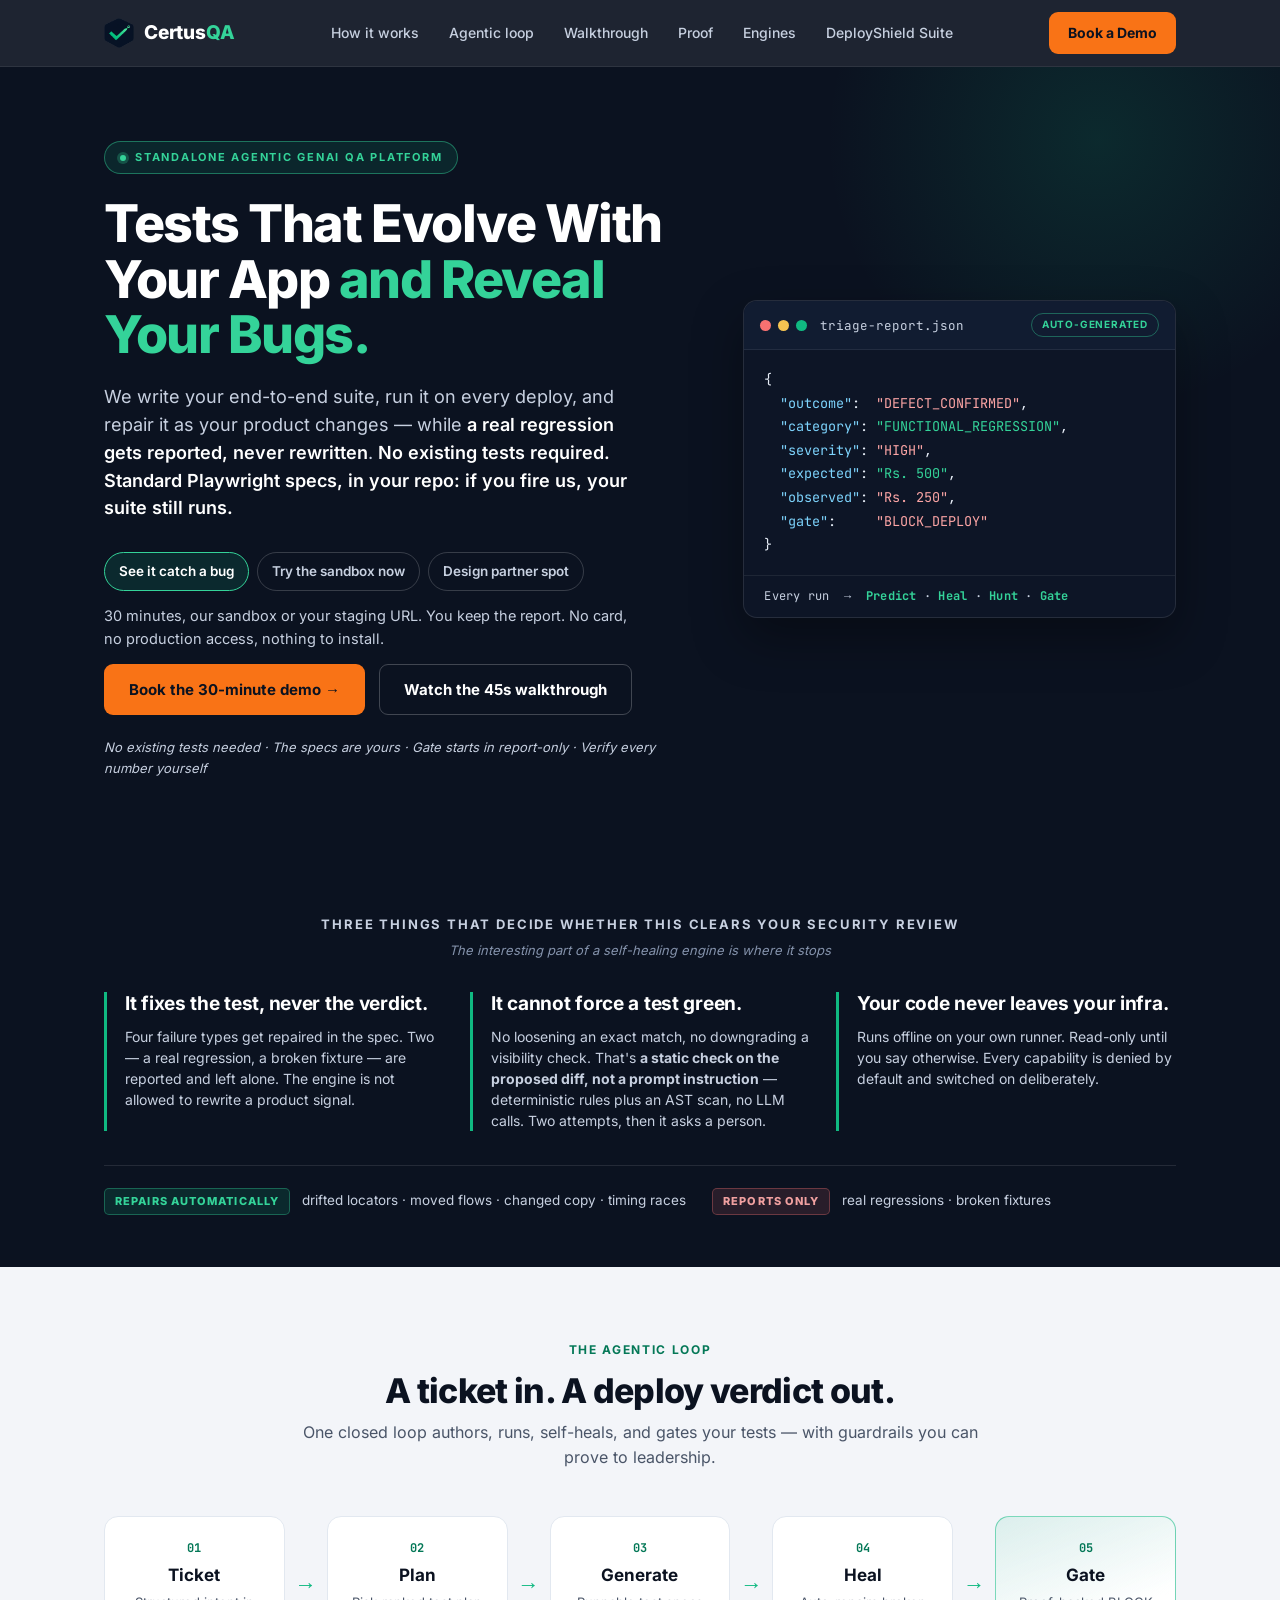
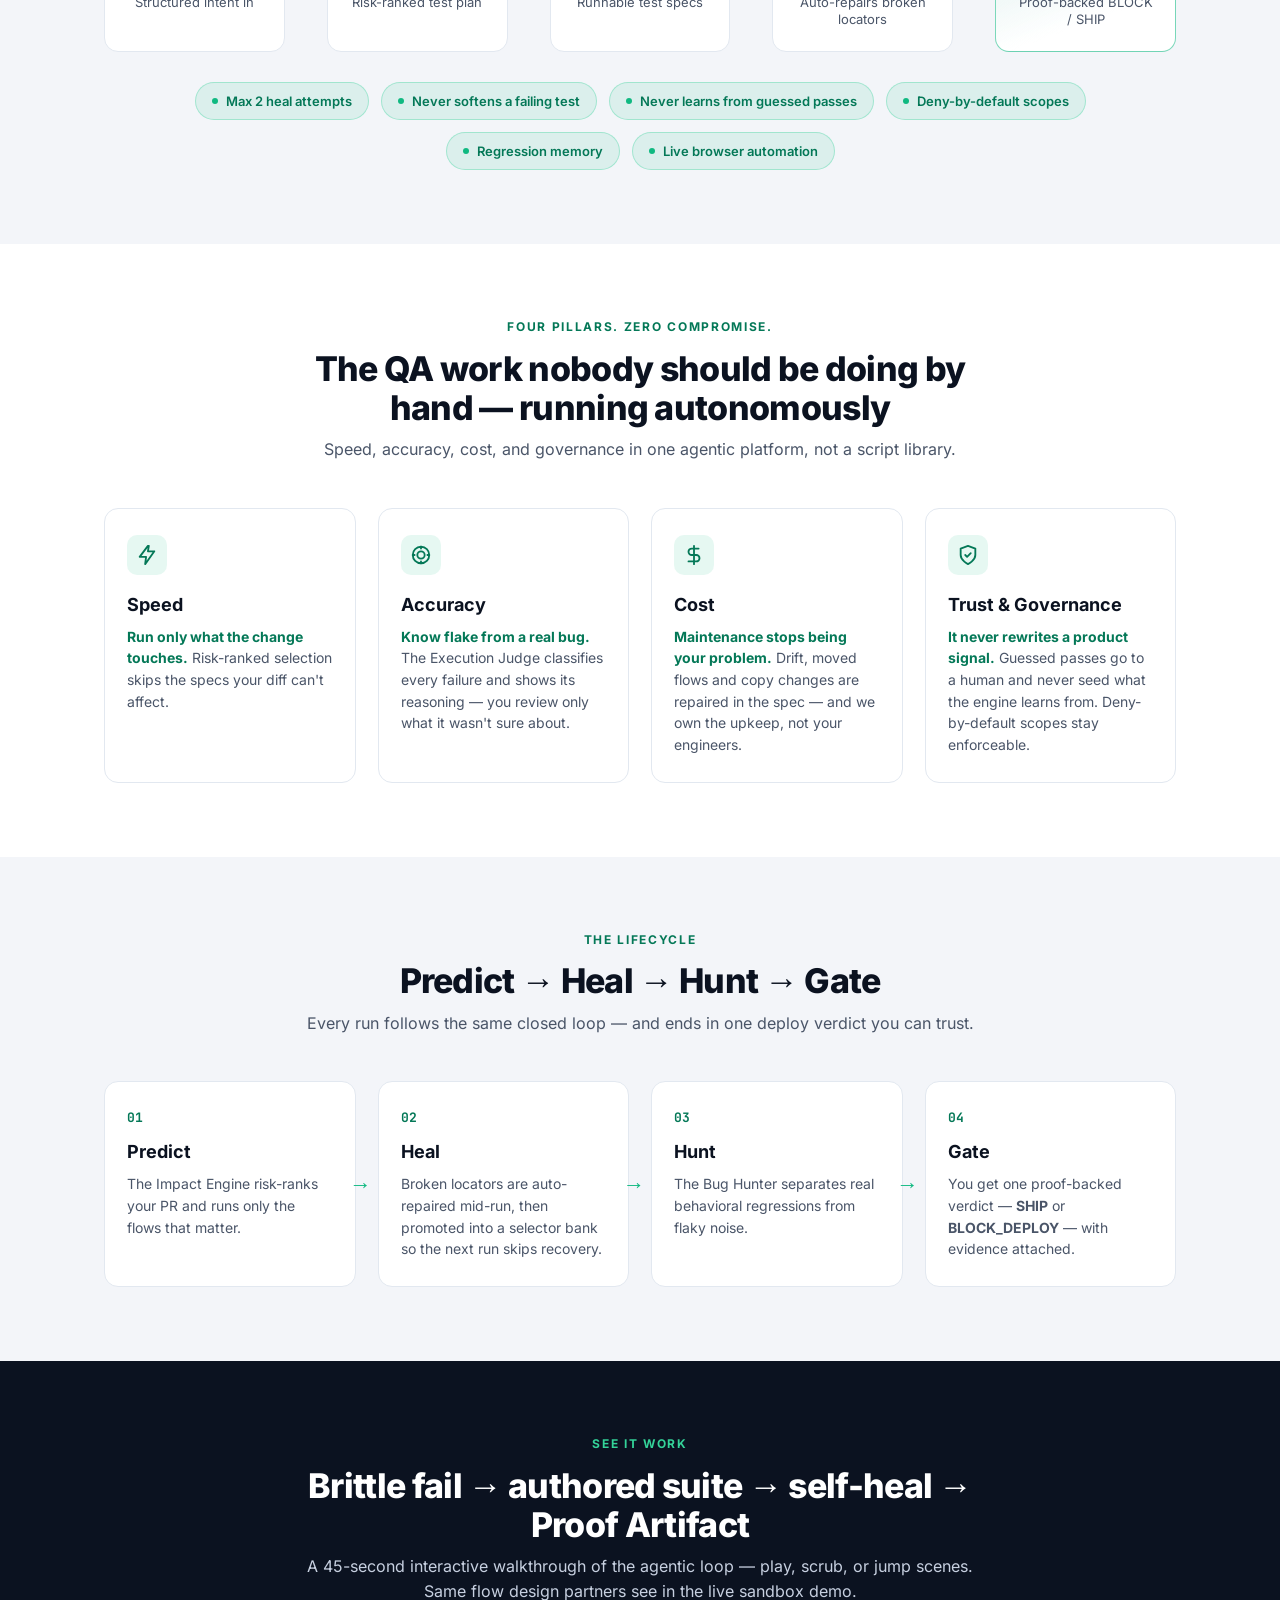
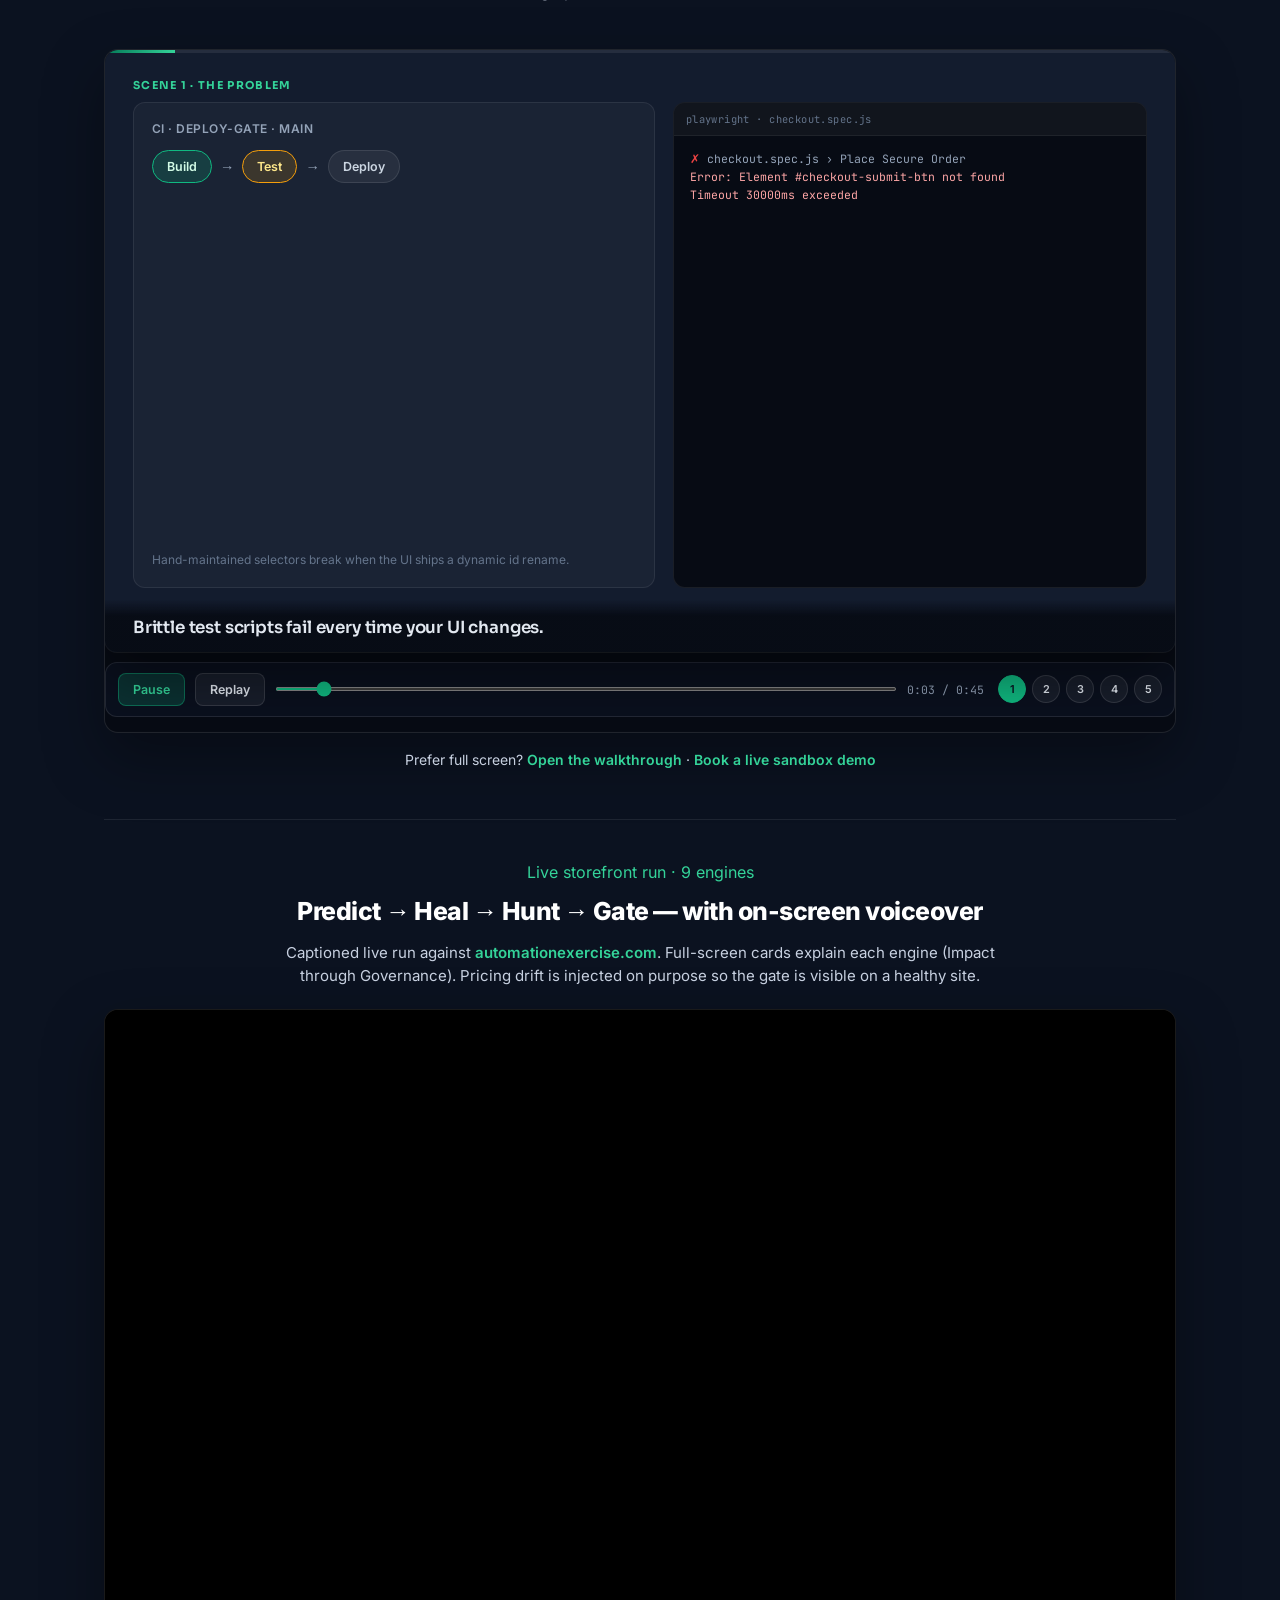
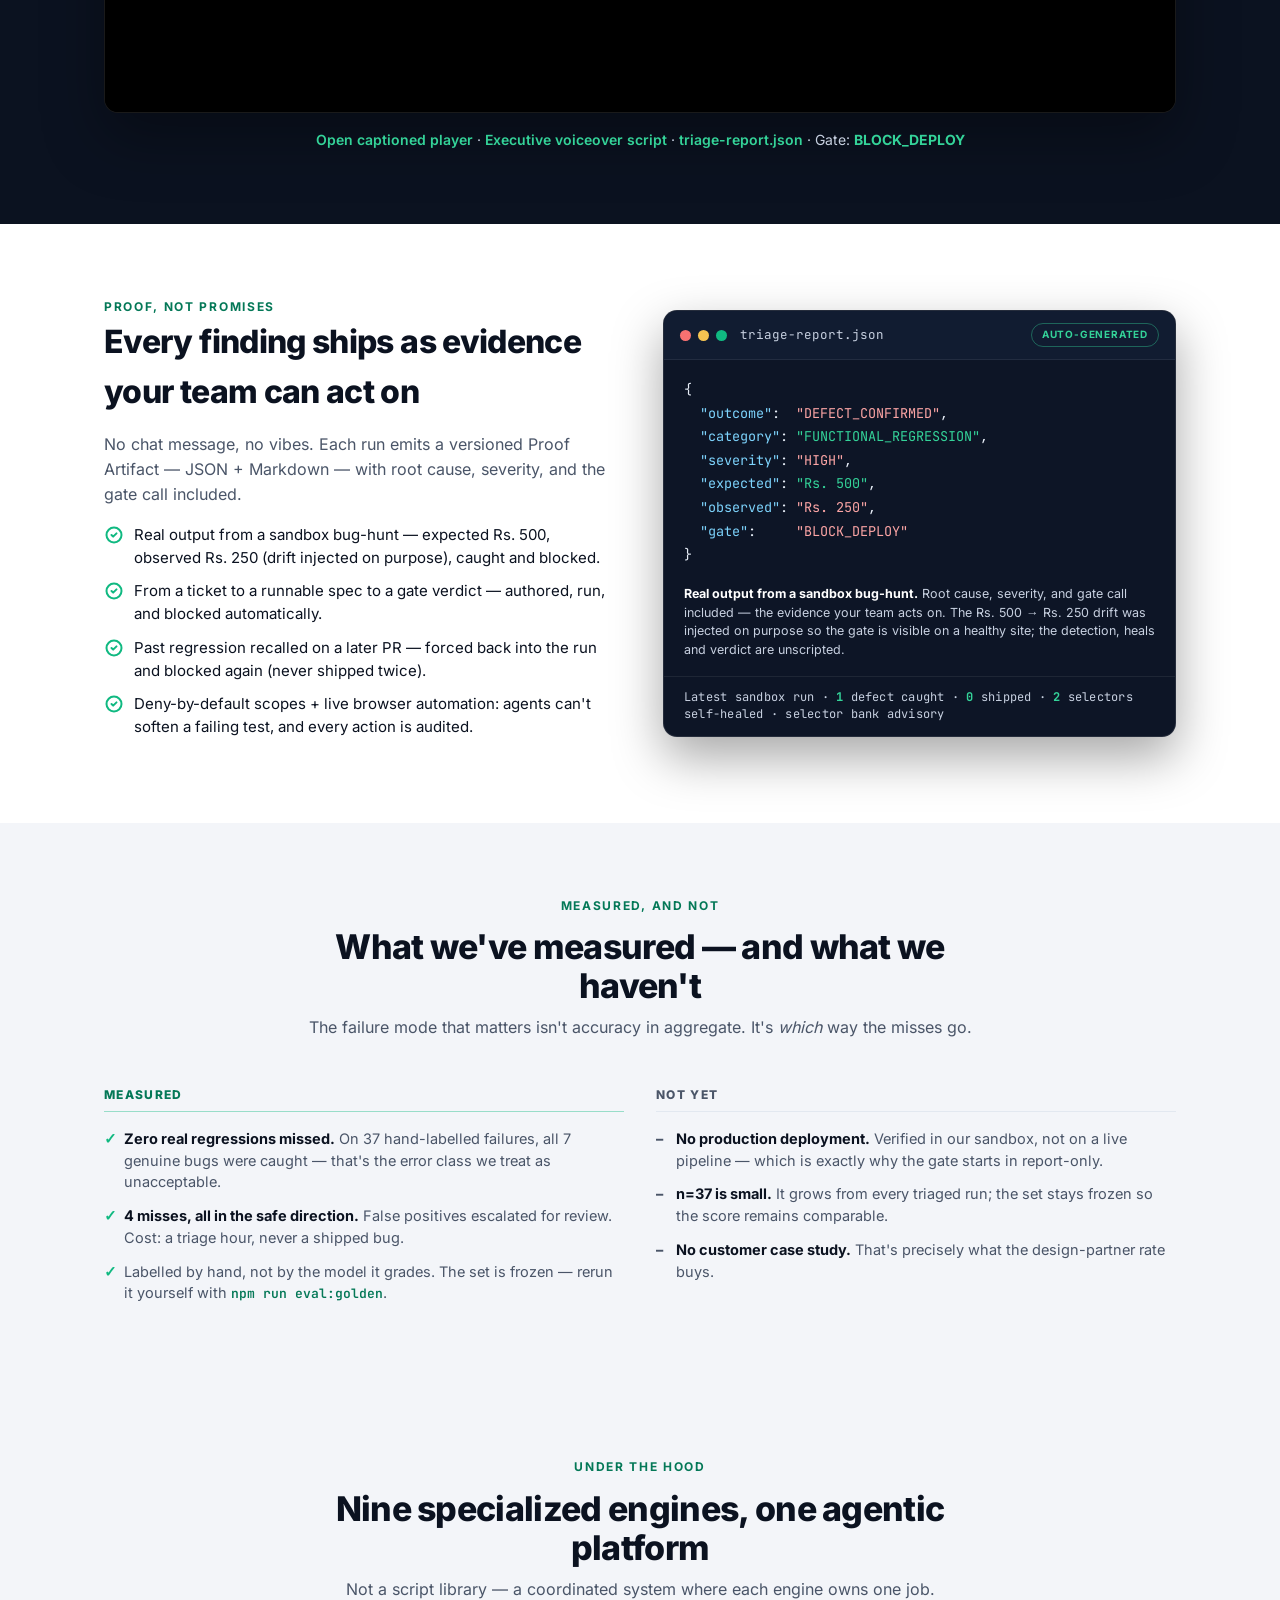
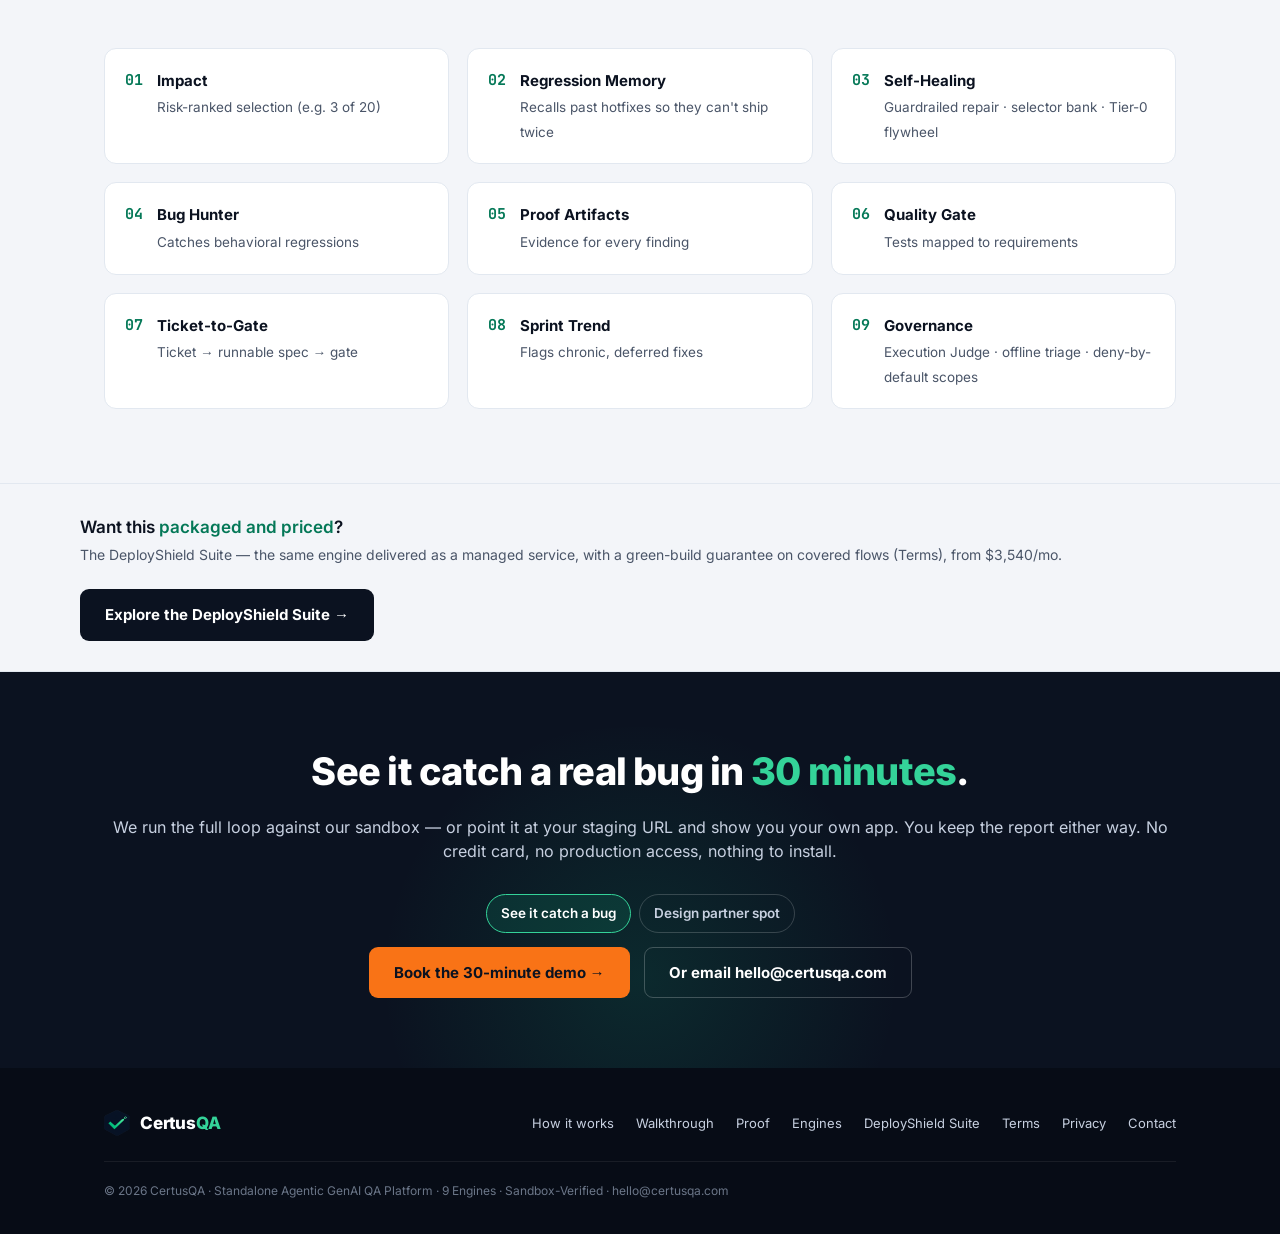
==== commit bb744aee: "Site: external scripts, CSP without hashes, Tally CTAs, corrected proof stats Fixes found in the 202" ====
--- a/index.html
+++ b/index.html
@@ -38,7 +38,7 @@
       <a href="deployshield.html">DeployShield Suite</a>
     </nav>
     <div class="nav-cta">
-      <a class="btn btn-primary" href="mailto:hello@certusqa.com?subject=Live%20Sandbox%20Demo%20Request">Book a Demo</a>
+      <a class="btn btn-primary" href="https://tally.so/r/MePK9X?source=home-nav&path=demo" rel="noopener">Book a Demo</a>
       <button class="nav-toggle" id="navToggle" aria-label="Menu" aria-expanded="false" aria-controls="navLinks">☰</button>
     </div>
   </div>
@@ -53,9 +53,41 @@
       <span class="category-tag">Standalone Agentic GenAI QA Platform</span>
       <h1>Tests That Evolve With Your App <span class="accent">and Reveal Your Bugs.</span></h1>
       <p class="subhead">We write your end-to-end suite, run it on every deploy, and repair it as your product changes — while <b>a real regression gets reported, never rewritten</b>. <b>No existing tests required. Standard Playwright specs, in your repo: if you fire us, your suite still runs.</b></p>
-      <div class="hero-actions">
-        <a class="btn btn-primary" href="mailto:hello@certusqa.com?subject=Live%20Sandbox%20Demo%20Request">Book a Live Sandbox Demo →</a>
-        <a class="btn btn-ghost" href="#showcase">Watch the 45s walkthrough</a>
+      <div class="cta" data-cta data-source="home-hero">
+        <div class="cta-paths" role="tablist" aria-label="Choose how to start">
+          <button type="button" class="cta-path is-active" role="tab" data-path="demo" aria-selected="true">See it catch a bug</button>
+          <button type="button" class="cta-path" role="tab" data-path="sandbox" aria-selected="false">Try the sandbox now</button>
+          <button type="button" class="cta-path" role="tab" data-path="partner" aria-selected="false">Design partner spot</button>
+        </div>
+        <div class="cta-panel" data-panel="demo">
+          <p>30 minutes, our sandbox or your staging URL. You keep the report. No card, no production access, nothing to install.</p>
+          <div class="hero-actions">
+            <a class="btn btn-primary" data-lead="demo" href="https://tally.so/r/MePK9X">Book the 30-minute demo →</a>
+            <a class="btn btn-ghost" href="#showcase">Watch the 45s walkthrough</a>
+          </div>
+        </div>
+        <div class="cta-panel" data-panel="sandbox" hidden>
+          <p>This is the real triage report from the last sandbox run. Click a finding to see what the engine did with it, then take the file with you.</p>
+          <div class="triage" data-triage>
+            <div class="cta-links">
+              <a href="showcase/live-ae/triage-report.json" download="certusqa-triage-report.json">Download the Proof Artifact (JSON)</a>
+              <a href="showcase/live-ae/player">Open the captioned live run</a>
+            </div>
+          </div>
+          <div class="cta-links">
+            <a href="showcase/live-ae/triage-report.json" download="certusqa-triage-report.json">Download this Proof Artifact</a>
+            <a href="showcase/live-ae/exec-narrative.md">Read the run narrative</a>
+            <a data-lead="sandbox" href="https://tally.so/r/MePK9X">Get this on your staging URL →</a>
+          </div>
+        </div>
+        <div class="cta-panel" data-panel="partner" hidden>
+          <p><b>Two design-partner spots.</b> $3,540/mo for your first 3 months, then $7,200/mo, rate locked for 12 months. First suite live in a week. In exchange: a short testimonial once it has blocked a real bug.</p>
+          <div class="hero-actions">
+            <a class="btn btn-primary" data-lead="design-partner" href="https://tally.so/r/MePK9X">Reserve a spot →</a>
+            <a class="btn btn-ghost" href="deployshield.html#pricing">What is included</a>
+          </div>
+          <p class="cta-fine">Scope and remedy for the green-build guarantee are in the <a href="/terms#green-build">Terms</a>.</p>
+        </div>
       </div>
       <p class="hero-trust">No existing tests needed · The specs are yours · Gate starts in report-only · Verify every number yourself</p>
     </div>
@@ -235,7 +267,7 @@
       Prefer full screen?
       <a href="showcase/">Open the walkthrough</a>
       ·
-      <a href="mailto:hello@certusqa.com?subject=Live%20Sandbox%20Demo%20Request">Book a live sandbox demo</a>
+      <a href="https://tally.so/r/MePK9X?source=home-showcase&path=demo" rel="noopener">Book a live sandbox demo</a>
     </p>
 
     <div class="live-ae" id="live-run">
@@ -250,14 +282,14 @@
       </div>
       <div class="showcase-frame showcase-frame--video">
         <iframe
-          src="showcase/live-ae/player.html"
+          src="showcase/live-ae/player"
           title="CertusQA live showcase — nine engines with voiceover captions"
           loading="lazy"
           allow="autoplay"
         ></iframe>
       </div>
       <p class="showcase-note">
-        <a href="showcase/live-ae/player.html">Open captioned player</a>
+        <a href="showcase/live-ae/player">Open captioned player</a>
         ·
         <a href="showcase/live-ae/exec-narrative.md">Executive voiceover script</a>
         ·
@@ -277,7 +309,7 @@
       <h2>Every finding ships as evidence your team can act on</h2>
       <p>No chat message, no vibes. Each run emits a versioned Proof Artifact — JSON + Markdown — with root cause, severity, and the gate call included.</p>
       <ul class="proof-list">
-        <li><svg viewBox="0 0 24 24"><path d="m9 12 2 2 4-4"/><circle cx="12" cy="12" r="9"/></svg> Real output from a sandbox bug-hunt — expected Rs. 500, observed Rs. 250, caught and blocked.</li>
+        <li><svg viewBox="0 0 24 24"><path d="m9 12 2 2 4-4"/><circle cx="12" cy="12" r="9"/></svg> Real output from a sandbox bug-hunt — expected Rs. 500, observed Rs. 250 (drift injected on purpose), caught and blocked.</li>
         <li><svg viewBox="0 0 24 24"><path d="m9 12 2 2 4-4"/><circle cx="12" cy="12" r="9"/></svg> From a ticket to a runnable spec to a gate verdict — authored, run, and blocked automatically.</li>
         <li><svg viewBox="0 0 24 24"><path d="m9 12 2 2 4-4"/><circle cx="12" cy="12" r="9"/></svg> Past regression recalled on a later PR — forced back into the run and blocked again (never shipped twice).</li>
         <li><svg viewBox="0 0 24 24"><path d="m9 12 2 2 4-4"/><circle cx="12" cy="12" r="9"/></svg> Deny-by-default scopes + live browser automation: agents can't soften a failing test, and every action is audited.</li>
@@ -298,8 +330,8 @@
   <span class="k">"observed"</span>: <span class="r">"Rs. 250"</span>,
   <span class="k">"gate"</span>:     <span class="r">"BLOCK_DEPLOY"</span>
 }</div>
-        <div class="proof-cap"><b>Real output from a sandbox bug-hunt.</b> Root cause, severity, and gate call included — the evidence your team acts on.</div>
-        <div class="lifecycle-line">Latest sandbox run · <b>1</b> defect caught · <b>0</b> shipped · <b>1</b> selector self-healed · selector bank advisory</div>
+        <div class="proof-cap"><b>Real output from a sandbox bug-hunt.</b> Root cause, severity, and gate call included — the evidence your team acts on. The Rs. 500 → Rs. 250 drift was injected on purpose so the gate is visible on a healthy site; the detection, heals and verdict are unscripted.</div>
+        <div class="lifecycle-line">Latest sandbox run · <b>1</b> defect caught · <b>0</b> shipped · <b>2</b> selectors self-healed · selector bank advisory</div>
       </div>
     </div>
   </div>
@@ -372,9 +404,23 @@
   <div class="wrap">
     <h2>See it catch a real bug in <span>30 minutes</span>.</h2>
     <p>We run the full loop against our sandbox — or point it at your staging URL and show you your own app. You keep the report either way. No credit card, no production access, nothing to install.</p>
-    <div class="hero-actions">
-      <a class="btn btn-primary" href="mailto:hello@certusqa.com?subject=Live%20Sandbox%20Demo%20Request">Book a Live Sandbox Demo →</a>
-      <a class="btn btn-ghost" href="mailto:hello@certusqa.com">hello@certusqa.com</a>
+    <div class="cta" data-cta data-source="home-footer-band">
+      <div class="cta-paths" role="tablist" aria-label="Choose how to start">
+        <button type="button" class="cta-path is-active" role="tab" data-path="demo" aria-selected="true">See it catch a bug</button>
+        <button type="button" class="cta-path" role="tab" data-path="partner" aria-selected="false">Design partner spot</button>
+      </div>
+      <div class="cta-panel" data-panel="demo">
+        <div class="hero-actions">
+          <a class="btn btn-primary" data-lead="demo" href="https://tally.so/r/MePK9X">Book the 30-minute demo →</a>
+          <a class="btn btn-ghost" href="mailto:hello@certusqa.com">Or email hello@certusqa.com</a>
+        </div>
+      </div>
+      <div class="cta-panel" data-panel="partner" hidden>
+        <div class="hero-actions">
+          <a class="btn btn-primary" data-lead="design-partner" href="https://tally.so/r/MePK9X">Reserve a design partner spot →</a>
+          <a class="btn btn-ghost" href="deployshield.html#pricing">See pricing</a>
+        </div>
+      </div>
     </div>
   </div>
 </section>
@@ -404,20 +450,8 @@
   </div>
 </footer>
 
-<script>
-  document.getElementById('year').textContent = new Date().getFullYear();
-  var t = document.getElementById('navToggle'), l = document.getElementById('navLinks');
-  if (t && l) t.addEventListener('click', function () {
-    var open = l.classList.toggle('open');
-    t.setAttribute('aria-expanded', open ? 'true' : 'false');
-  });
-  if (l && t) l.querySelectorAll('a').forEach(function (a) {
-    a.addEventListener('click', function () {
-      l.classList.remove('open');
-      t.setAttribute('aria-expanded', 'false');
-    });
-  });
-</script>
+<script src="assets/site.js"></script>
+<script src="assets/cta.js"></script>
 
 </body>
 </html>
--- a/assets/styles.css
+++ b/assets/styles.css
@@ -498,3 +498,49 @@
     transform: none;
   }
 }
+
+/* ---------- Conversion component (assets/cta.js) ---------- */
+.cta { margin-top: 30px; position: relative; }
+.cta-paths { display: flex; flex-wrap: wrap; gap: 8px; margin-bottom: 14px; }
+.cta-path {
+  font: inherit; font-weight: 600; font-size: 13.5px; padding: 8px 14px; border-radius: 999px;
+  border: 1px solid rgba(255,255,255,0.18); background: transparent; color: var(--on-dark-2); cursor: pointer;
+  transition: border-color .15s ease, color .15s ease, background .15s ease;
+}
+.cta-path:hover { border-color: var(--emerald-light); color: var(--on-dark); }
+.cta-path.is-active { background: rgba(16,185,129,0.14); border-color: var(--emerald-light); color: var(--on-dark); }
+.cta-panel { display: grid; gap: 14px; }
+.cta-panel[hidden] { display: none; }
+.cta-panel p { max-width: 60ch; color: var(--on-dark-2); font-size: 14.5px; }
+.cta-panel .hero-actions { margin-top: 0; }
+.cta-links { display: flex; flex-wrap: wrap; gap: 18px; font-size: 13.5px; }
+.cta-links a { color: var(--emerald-light); border-bottom: 1px solid rgba(52,211,153,0.35); }
+.cta-links a:hover { border-bottom-color: var(--emerald-light); }
+.cta-fine { font-size: 12.5px; color: var(--on-dark-2); font-style: italic; }
+/* live triage widget */
+.triage { background: rgba(255,255,255,0.03); border: 1px solid rgba(255,255,255,0.09); border-radius: 12px; padding: 14px 16px; }
+.triage-head { display: flex; align-items: center; justify-content: space-between; gap: 12px; margin-bottom: 10px; }
+.triage-file { font-family: var(--font-mono); font-size: 12.5px; color: var(--on-dark-2); }
+.triage-gate { font-family: var(--font-mono); font-size: 11.5px; padding: 3px 9px; border-radius: 999px; border: 1px solid; }
+.triage-gate.is-block { color: var(--orange); border-color: rgba(249,115,22,0.5); }
+.triage-gate.is-clear { color: var(--emerald-light); border-color: rgba(52,211,153,0.5); }
+.triage-list { list-style: none; display: grid; gap: 6px; }
+.triage-item {
+  width: 100%; display: grid; grid-template-columns: auto 1fr auto; gap: 10px; align-items: center; text-align: left;
+  font: inherit; font-size: 13.5px; color: var(--on-dark); background: transparent; border: 1px solid rgba(255,255,255,0.08);
+  border-radius: 8px; padding: 9px 11px; cursor: pointer;
+}
+.triage-item:hover, .triage-item[aria-expanded="true"] { border-color: rgba(52,211,153,0.5); background: rgba(16,185,129,0.06); }
+.triage-label { font-family: var(--font-mono); font-size: 11px; letter-spacing: .02em; padding: 2px 7px; border-radius: 4px; }
+.triage-item.is-healed .triage-label { color: var(--emerald-light); background: rgba(16,185,129,0.12); }
+.triage-item.is-defect .triage-label { color: var(--orange); background: rgba(249,115,22,0.14); }
+.triage-summary { color: var(--on-dark-2); }
+.triage-verdict { font-size: 12px; color: var(--on-dark-2); white-space: nowrap; }
+.triage-why { font-size: 13px; color: var(--on-dark-2); padding: 8px 11px 4px; }
+.triage-note { margin-top: 10px; font-size: 12px; color: #8a96aa; font-style: italic; }
+.cta-band .cta { text-align: left; max-width: 720px; margin: 0 auto; }
+.cta-band .cta-paths { justify-content: center; }
+@media (max-width: 560px) {
+  .triage-item { grid-template-columns: 1fr; gap: 4px; }
+  .triage-verdict { white-space: normal; }
+}
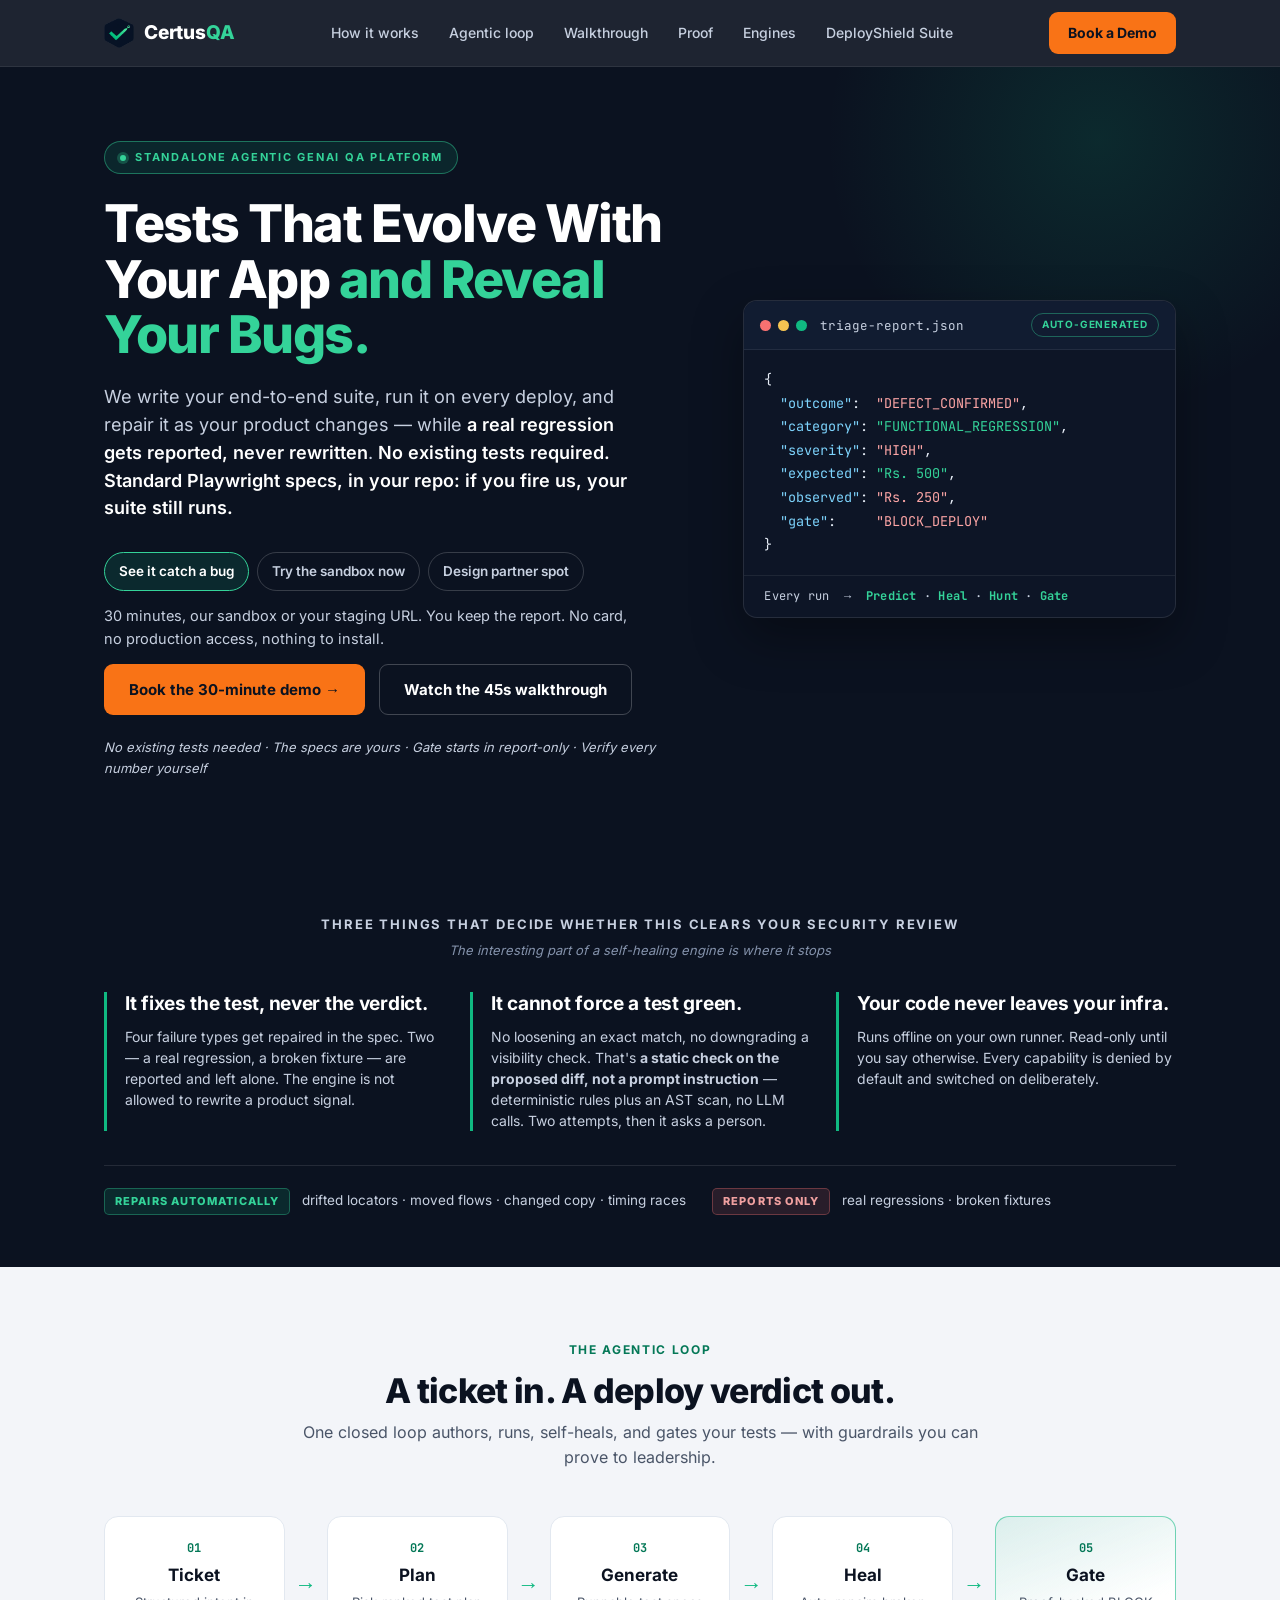
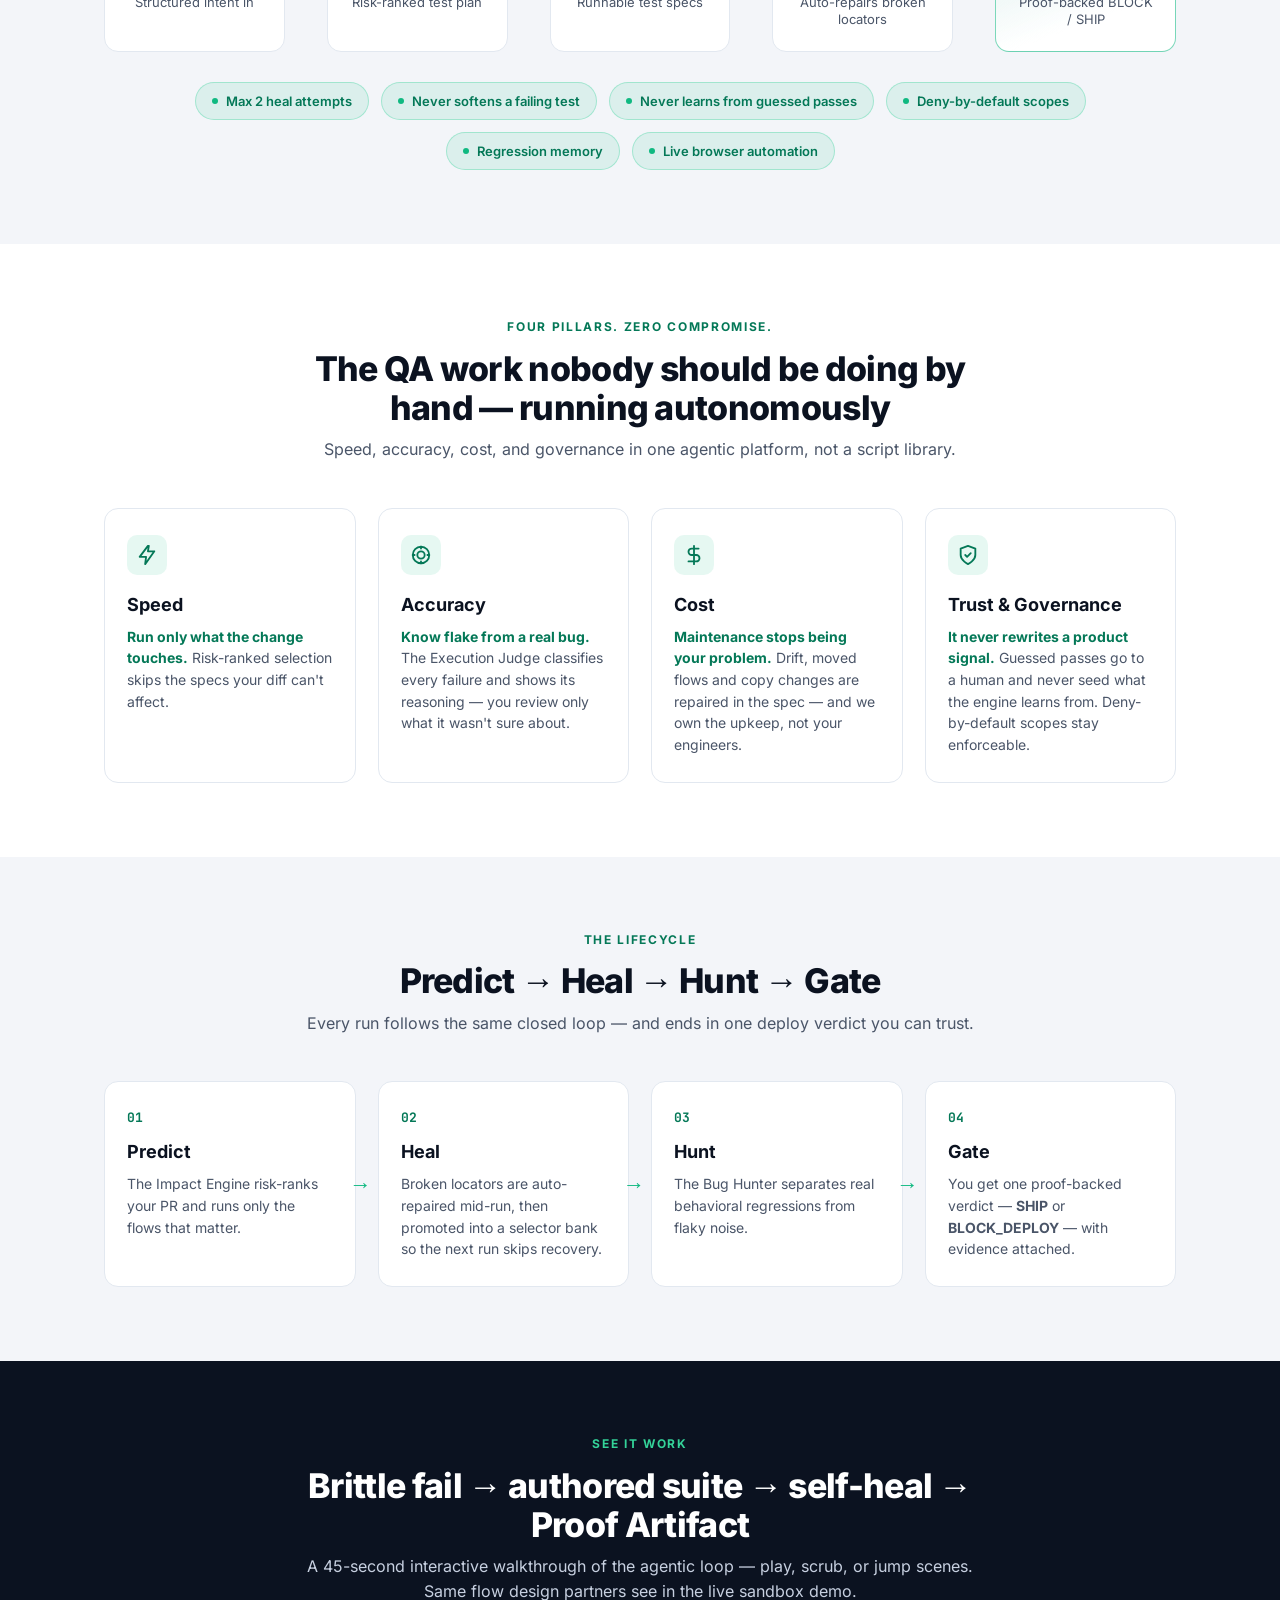
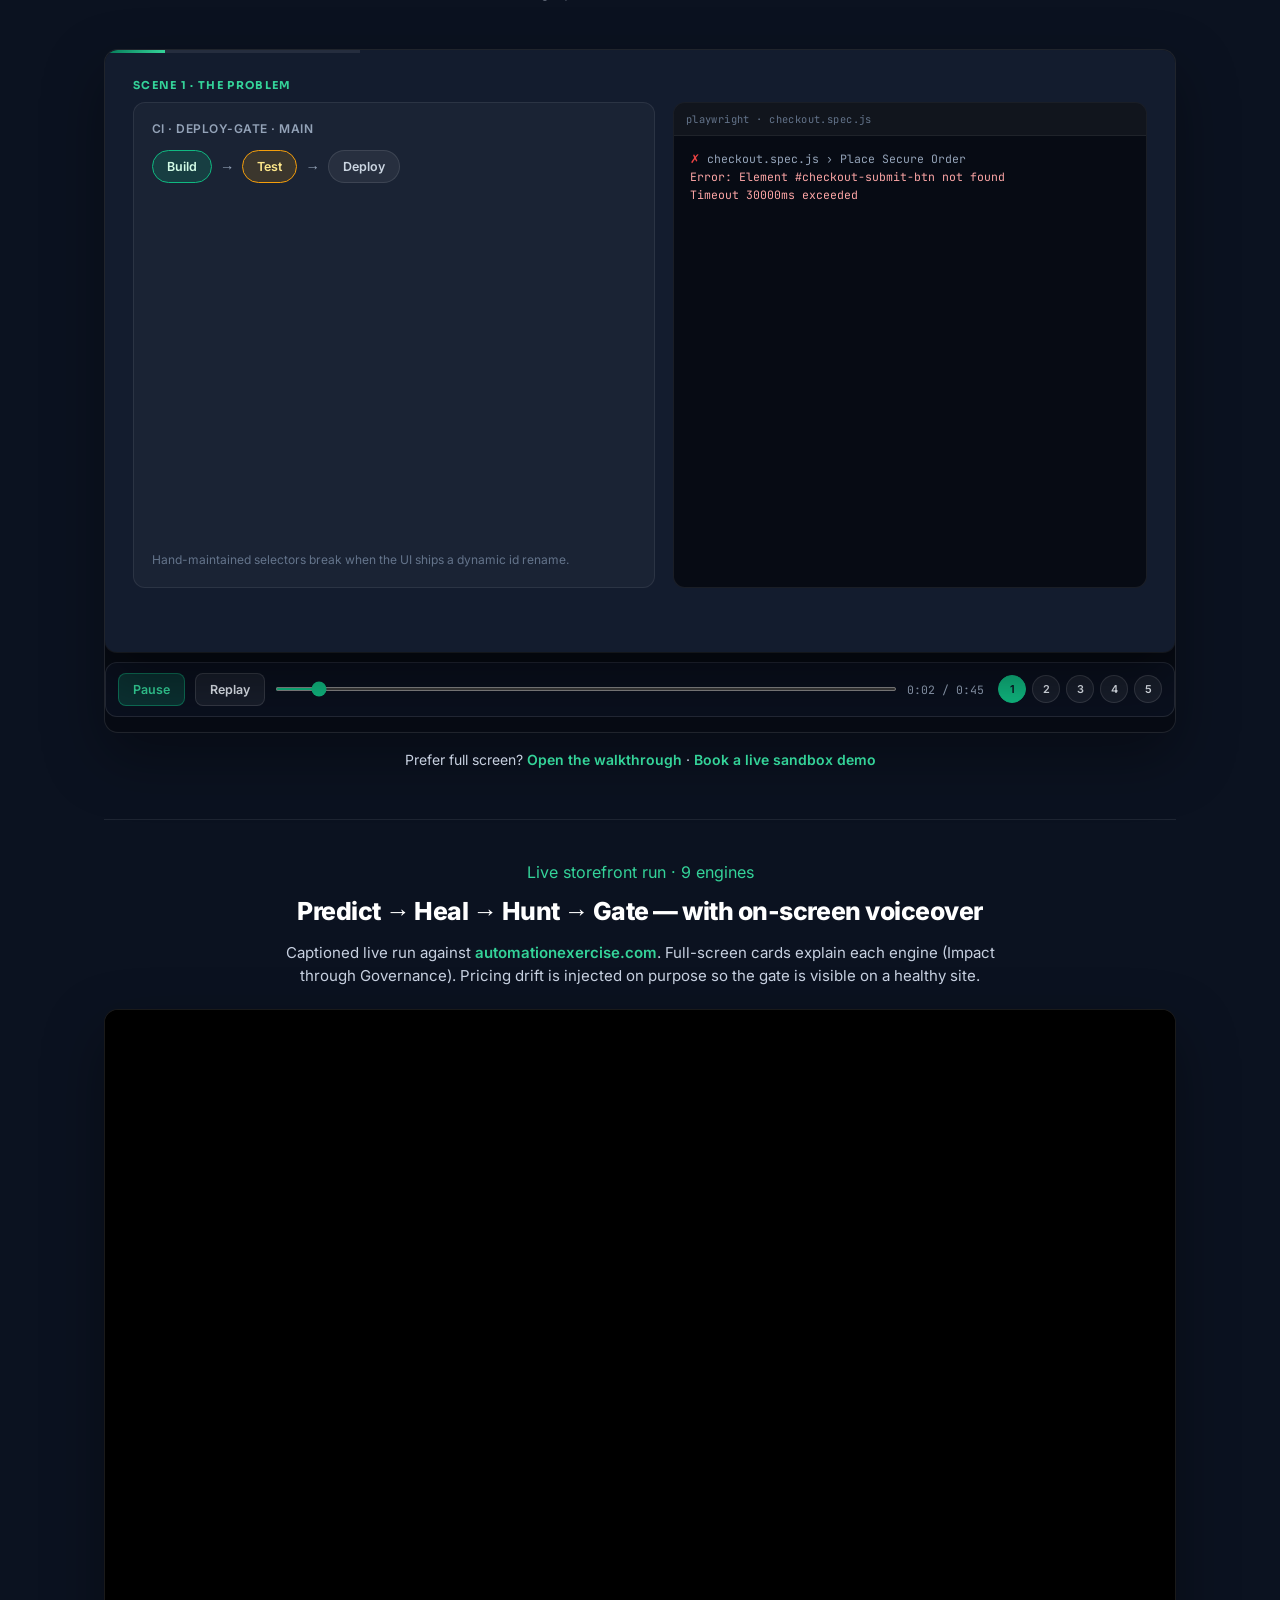
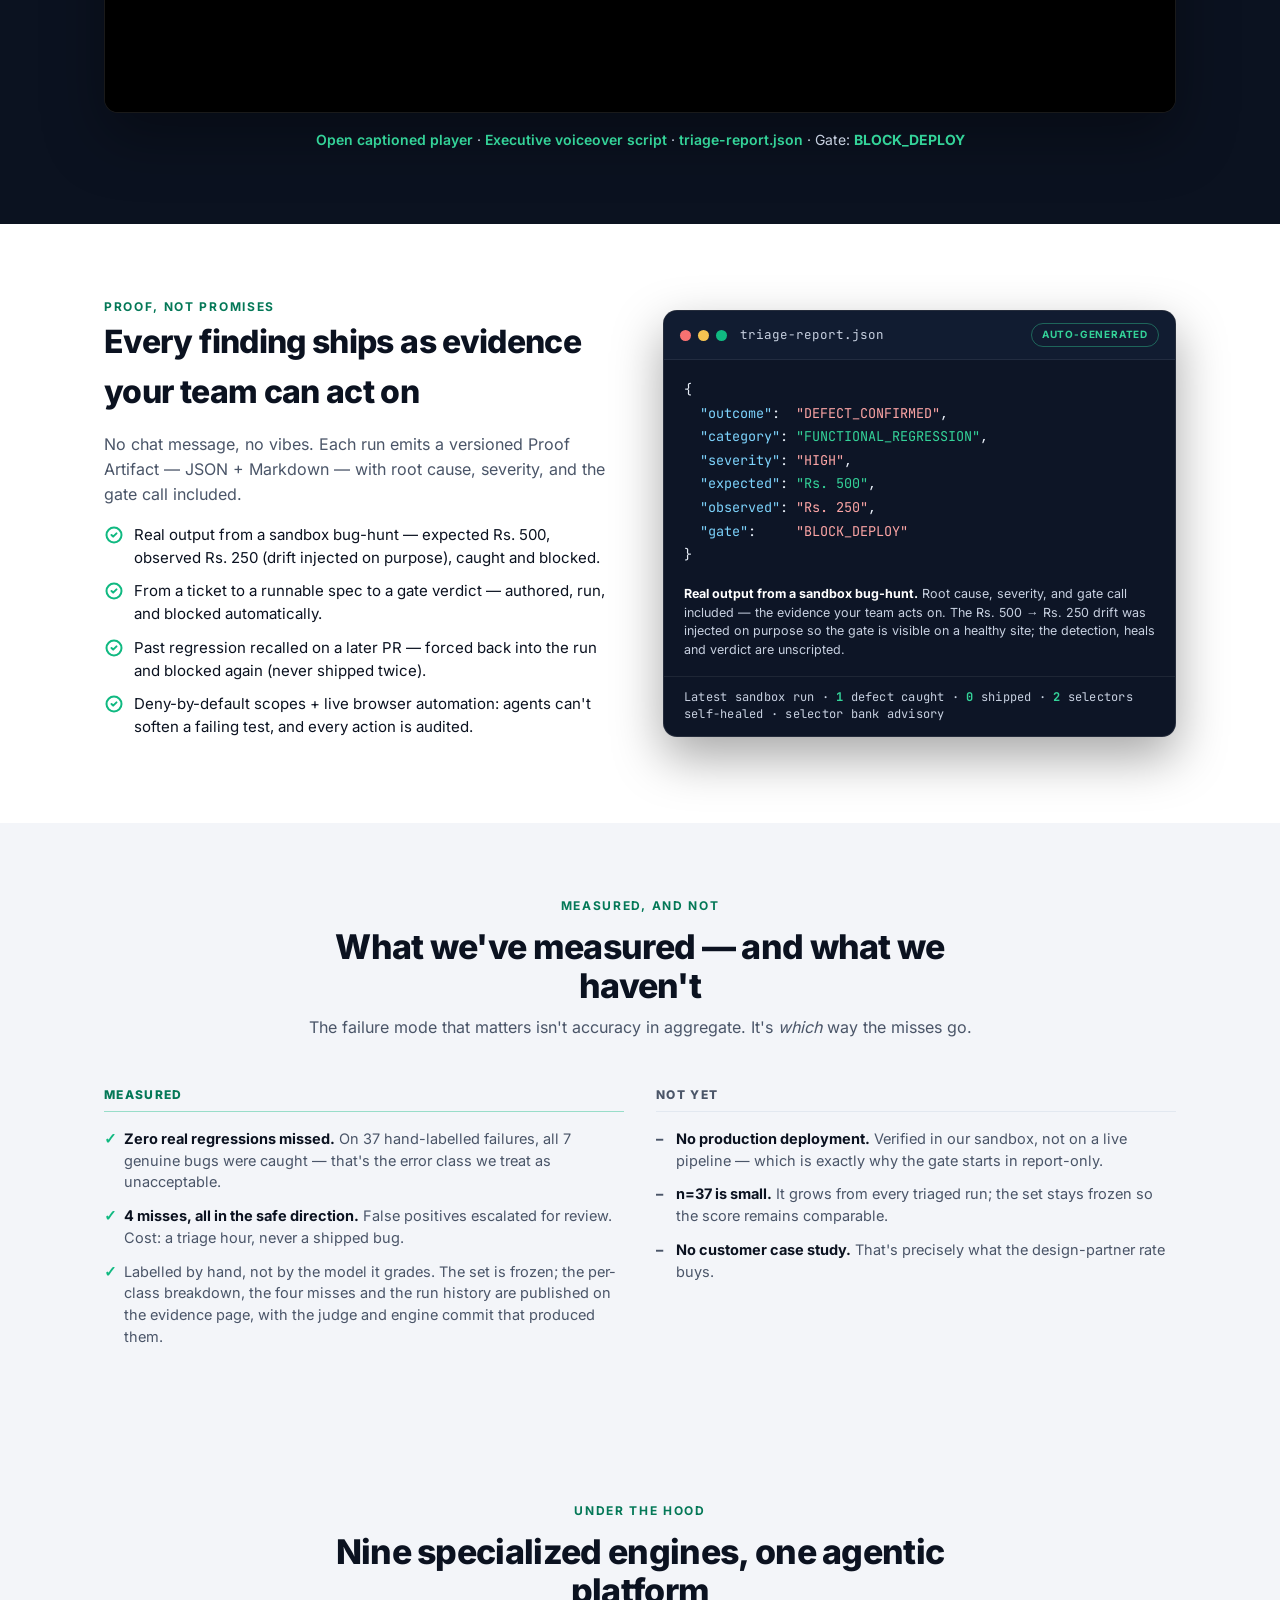
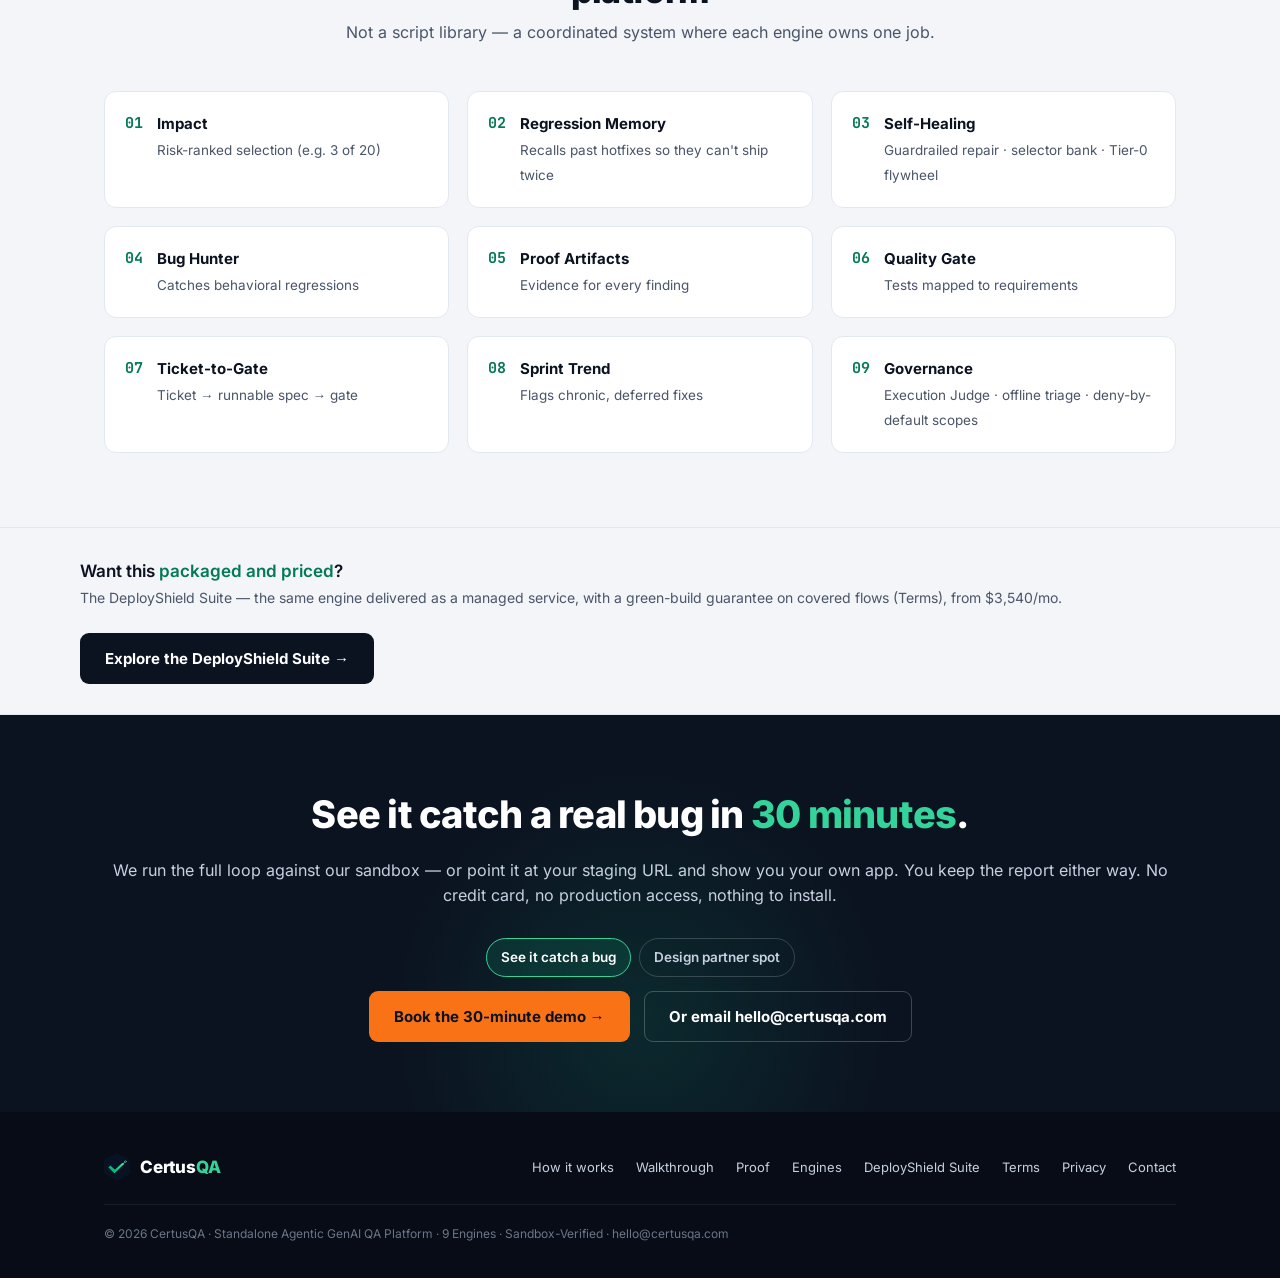
==== commit cb58bf5c: "Evidence page: publish the judge benchmark a visitor can actually check (S9) The homepage backed its" ====
--- a/index.html
+++ b/index.html
@@ -351,7 +351,7 @@
         <ul>
           <li><b>Zero real regressions missed.</b> On 37 hand-labelled failures, all 7 genuine bugs were caught — that's the error class we treat as unacceptable.</li>
           <li><b>4 misses, all in the safe direction.</b> False positives escalated for review. Cost: a triage hour, never a shipped bug.</li>
-          <li>Labelled by hand, not by the model it grades. The set is frozen — rerun it yourself with <code>npm run eval:golden</code>.</li>
+          <li>Labelled by hand, not by the model it grades. The set is frozen; the per-class breakdown, the four misses and the run history are published on the <a href="proof/">evidence page</a>, with the judge and engine commit that produced them.</li>
         </ul>
       </div>
       <div class="no">
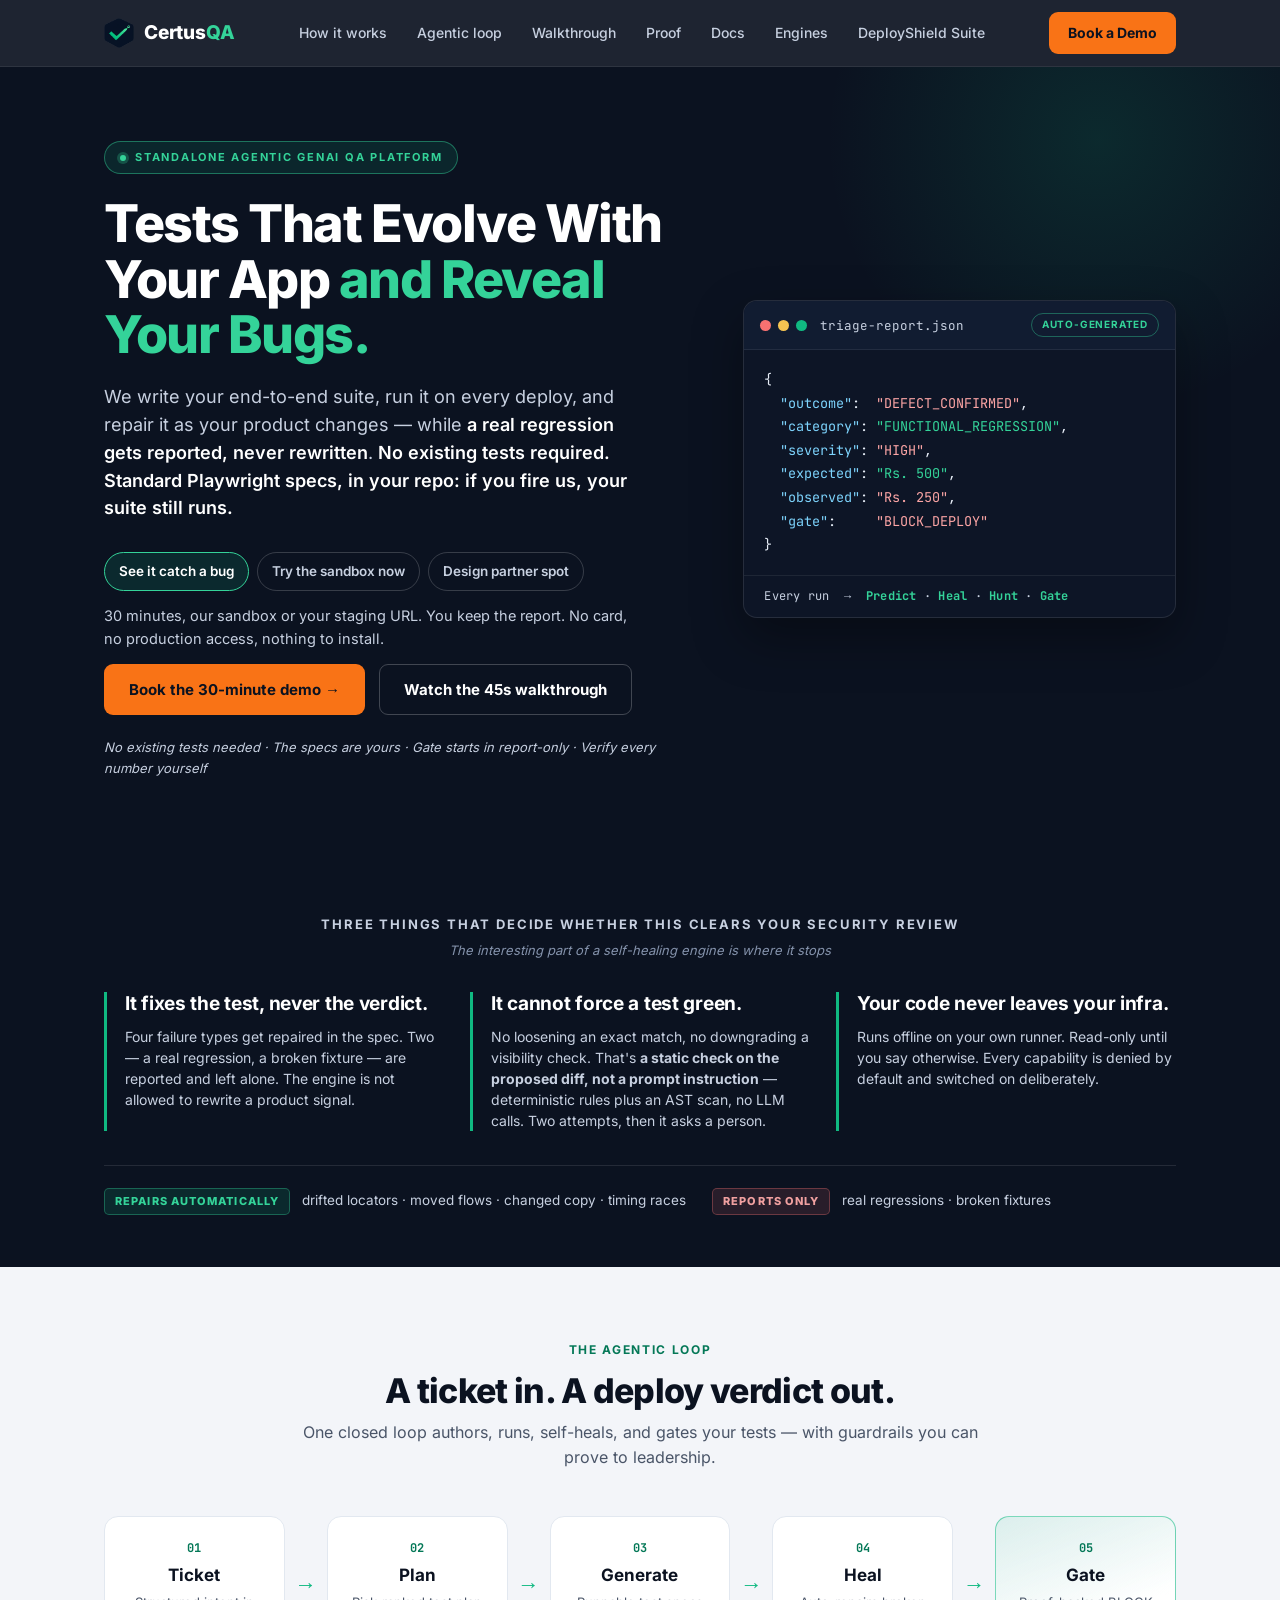
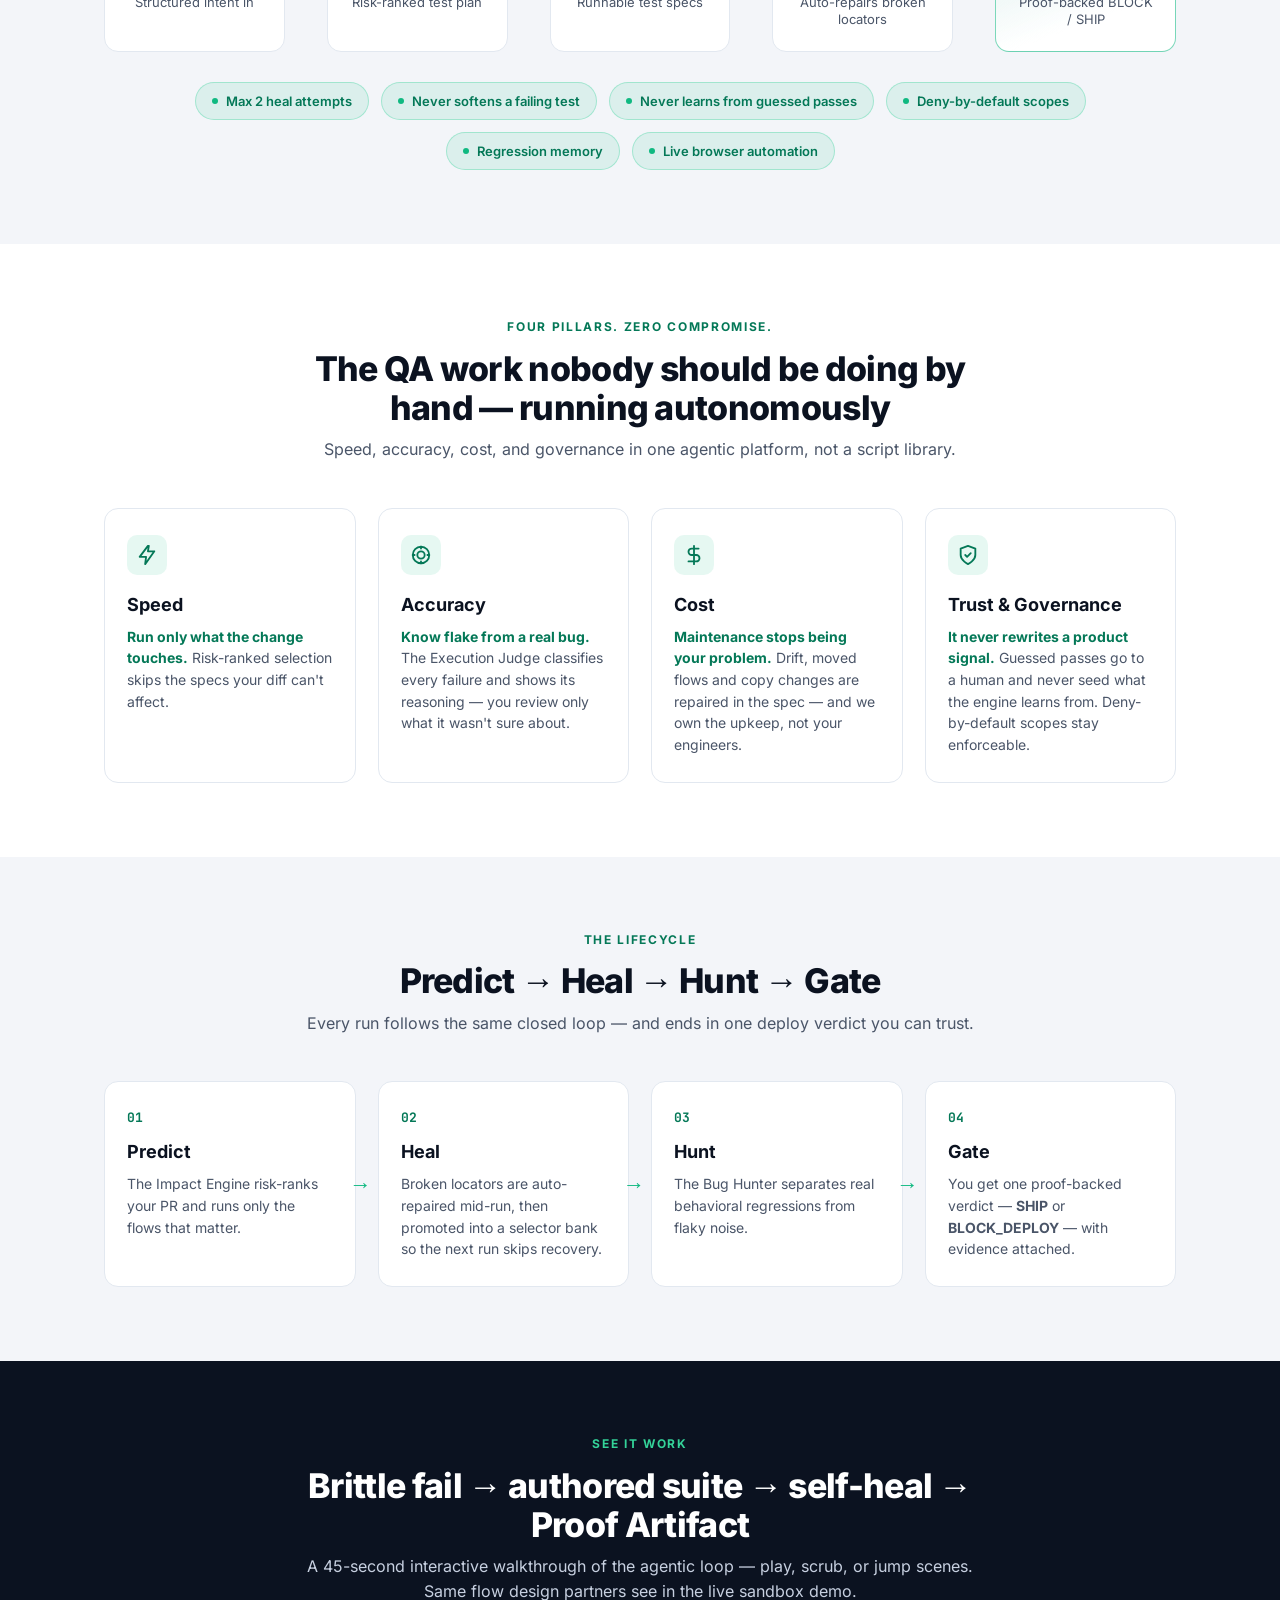
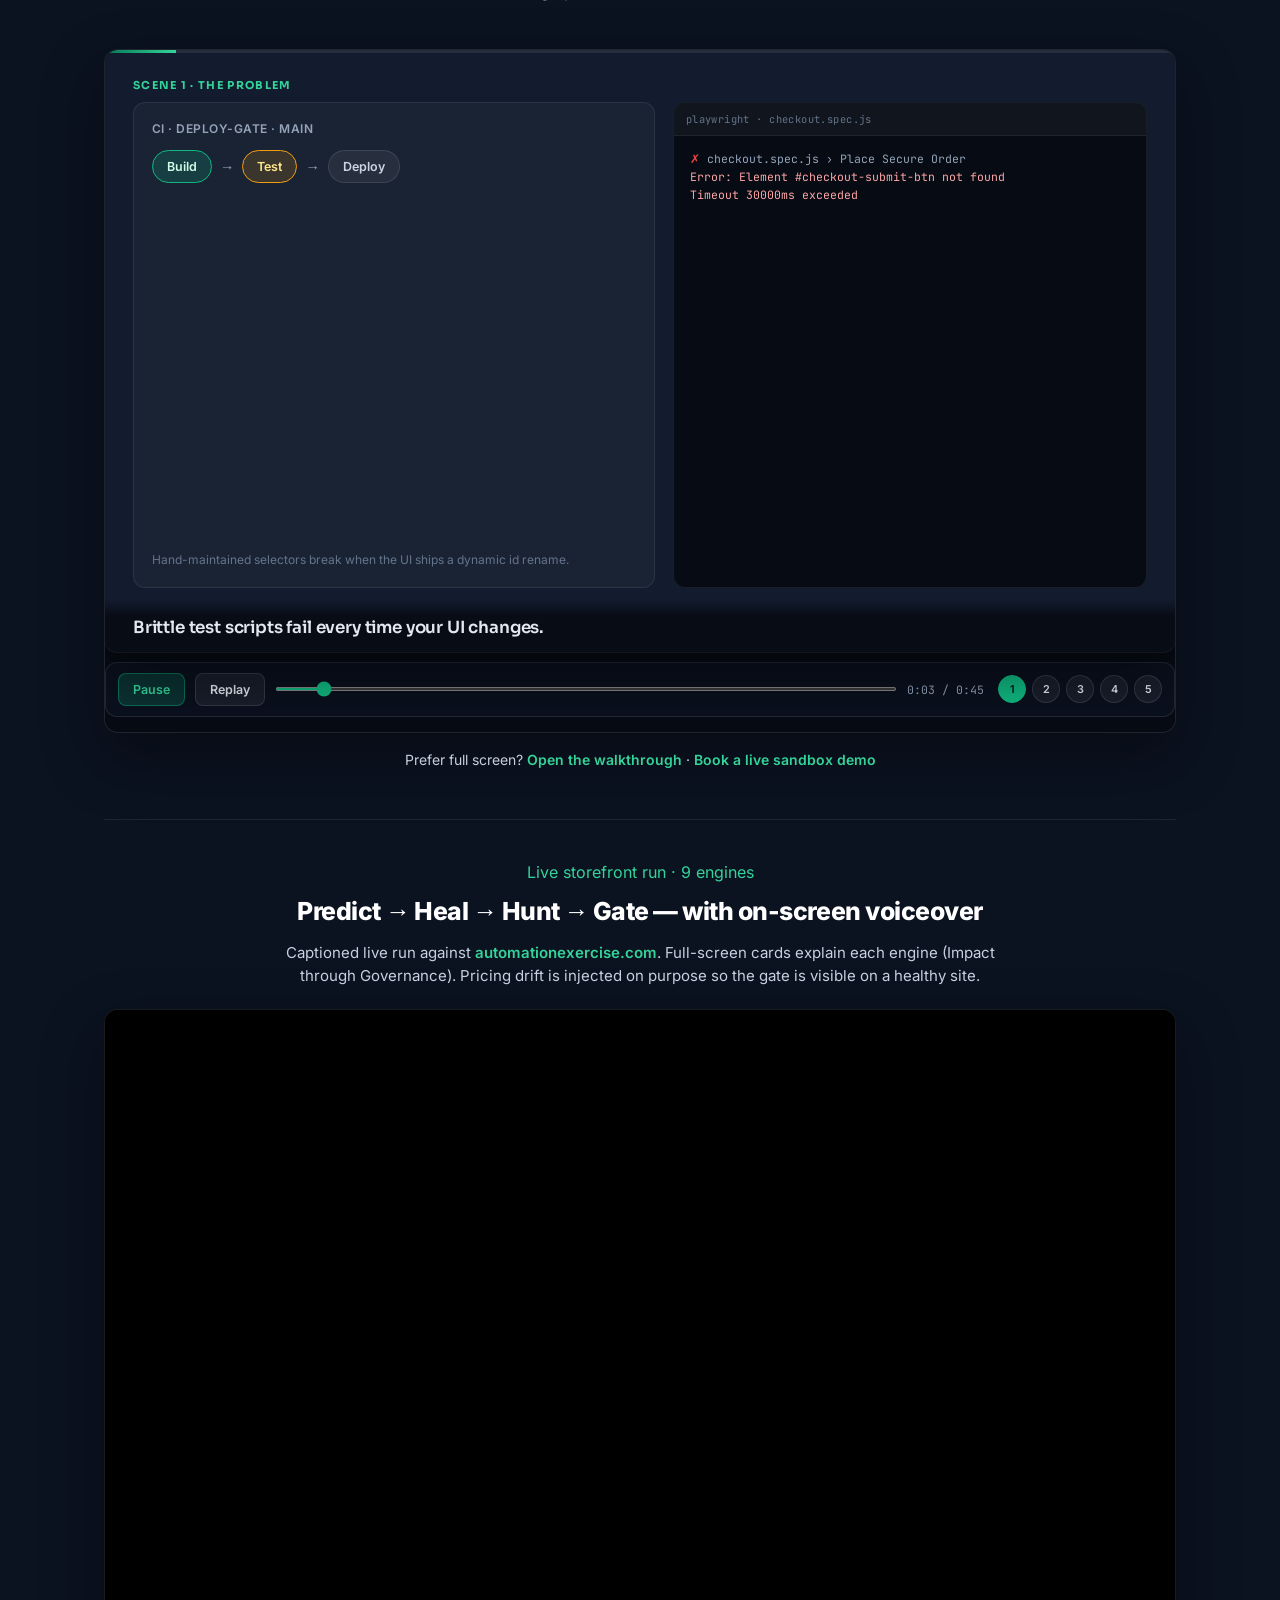
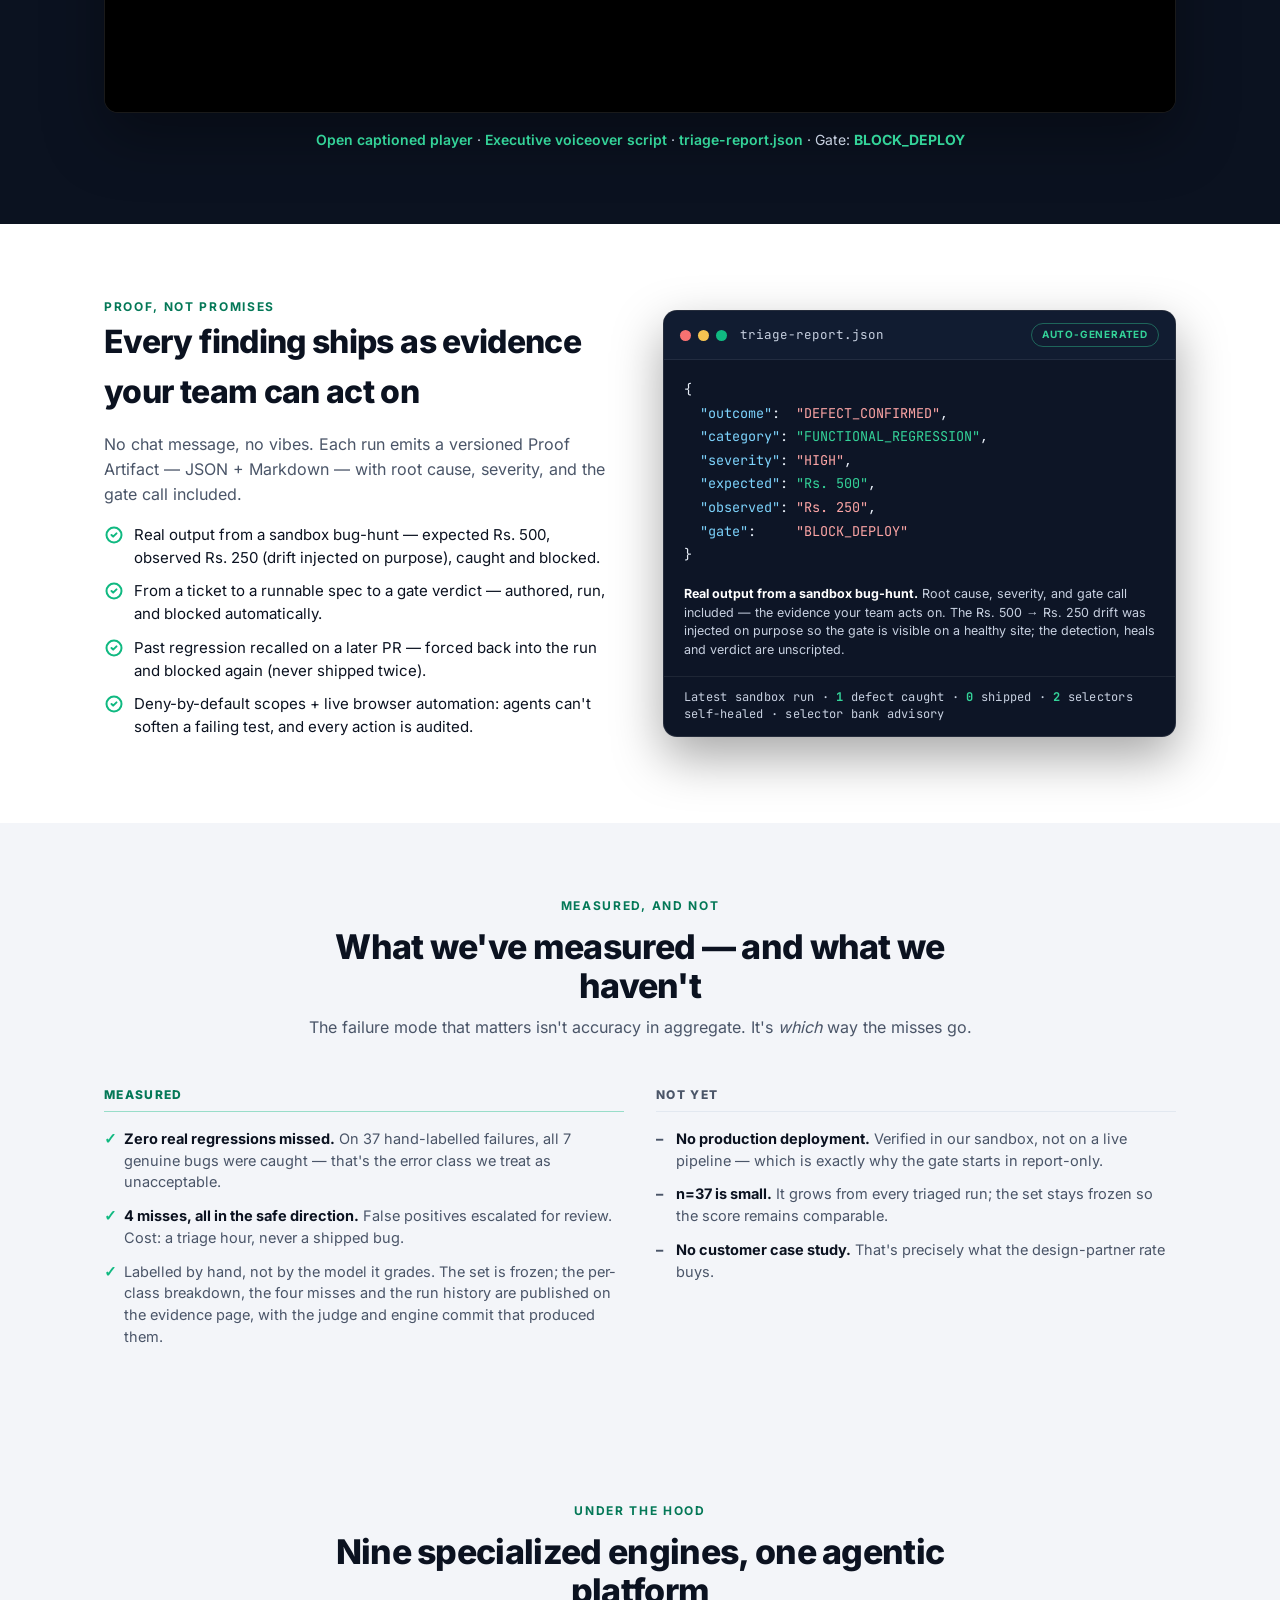
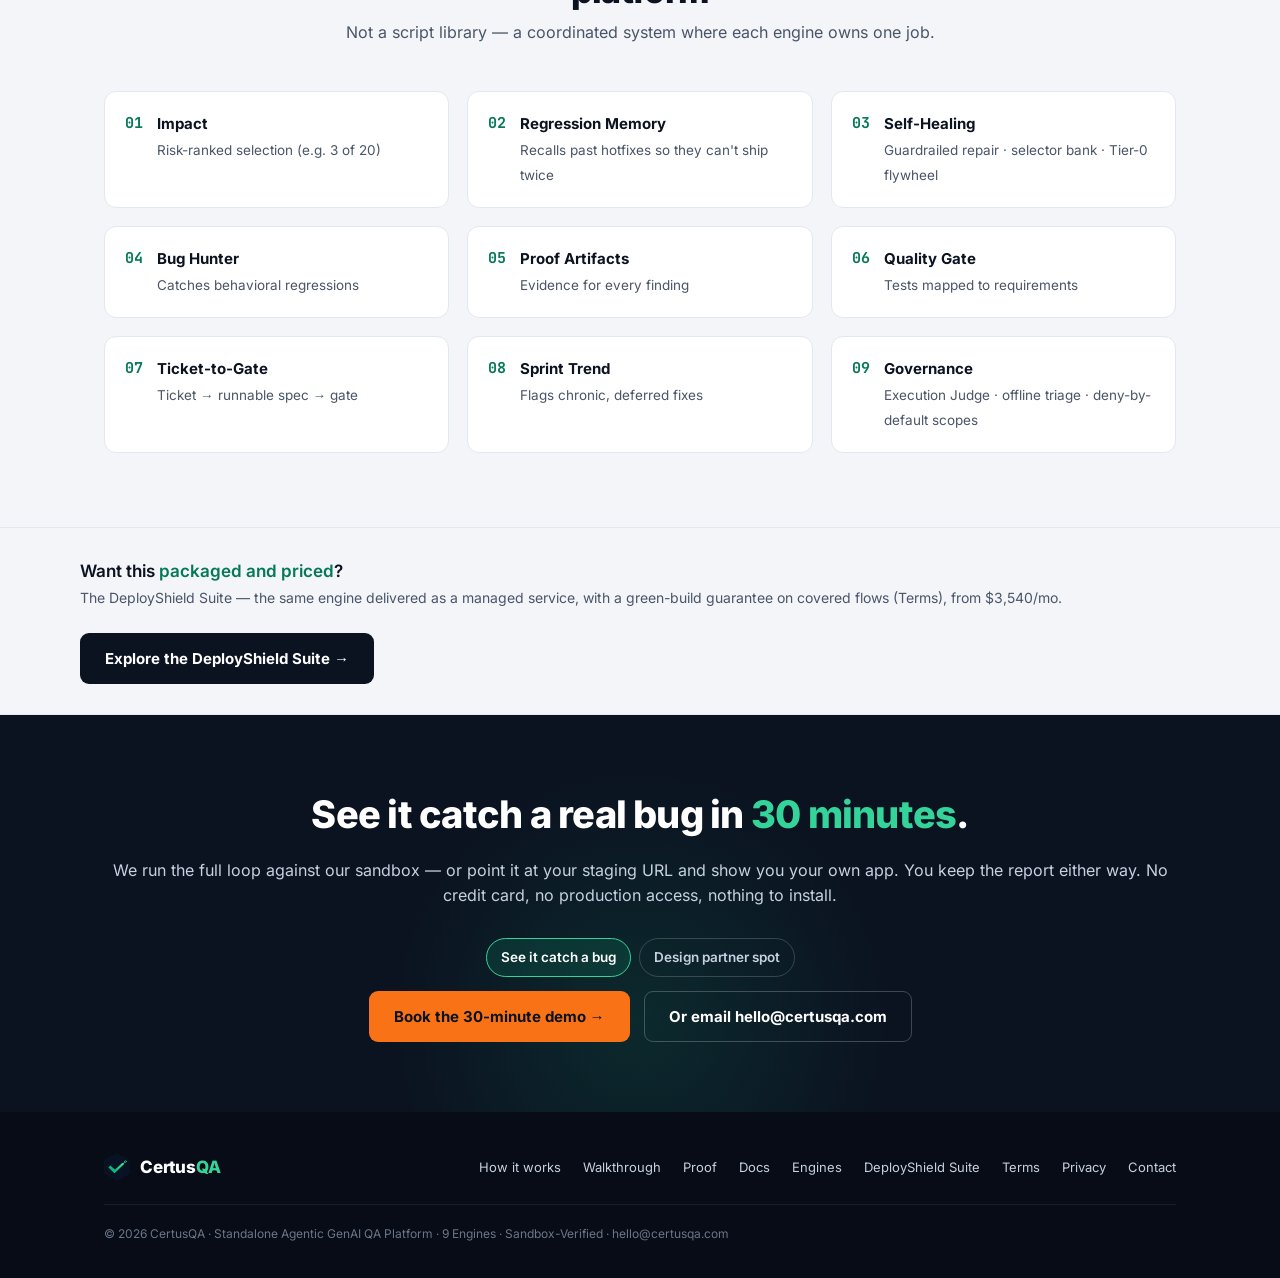
==== commit 1e50802d: "Docs: /docs/ quickstart for CertusQA Gate, with real sample outputs - docs/index.html: install (repo" ====
--- a/index.html
+++ b/index.html
@@ -34,6 +34,7 @@
       <a href="#loop">Agentic loop</a>
       <a href="#showcase">Walkthrough</a>
       <a href="#proof">Proof</a>
+      <a href="docs/">Docs</a>
       <a href="#engines">Engines</a>
       <a href="deployshield.html">DeployShield Suite</a>
     </nav>
@@ -437,6 +438,7 @@
         <a href="#how">How it works</a>
         <a href="#showcase">Walkthrough</a>
         <a href="#proof">Proof</a>
+        <a href="docs/">Docs</a>
         <a href="#engines">Engines</a>
         <a href="deployshield.html">DeployShield Suite</a>
         <a href="/terms">Terms</a>
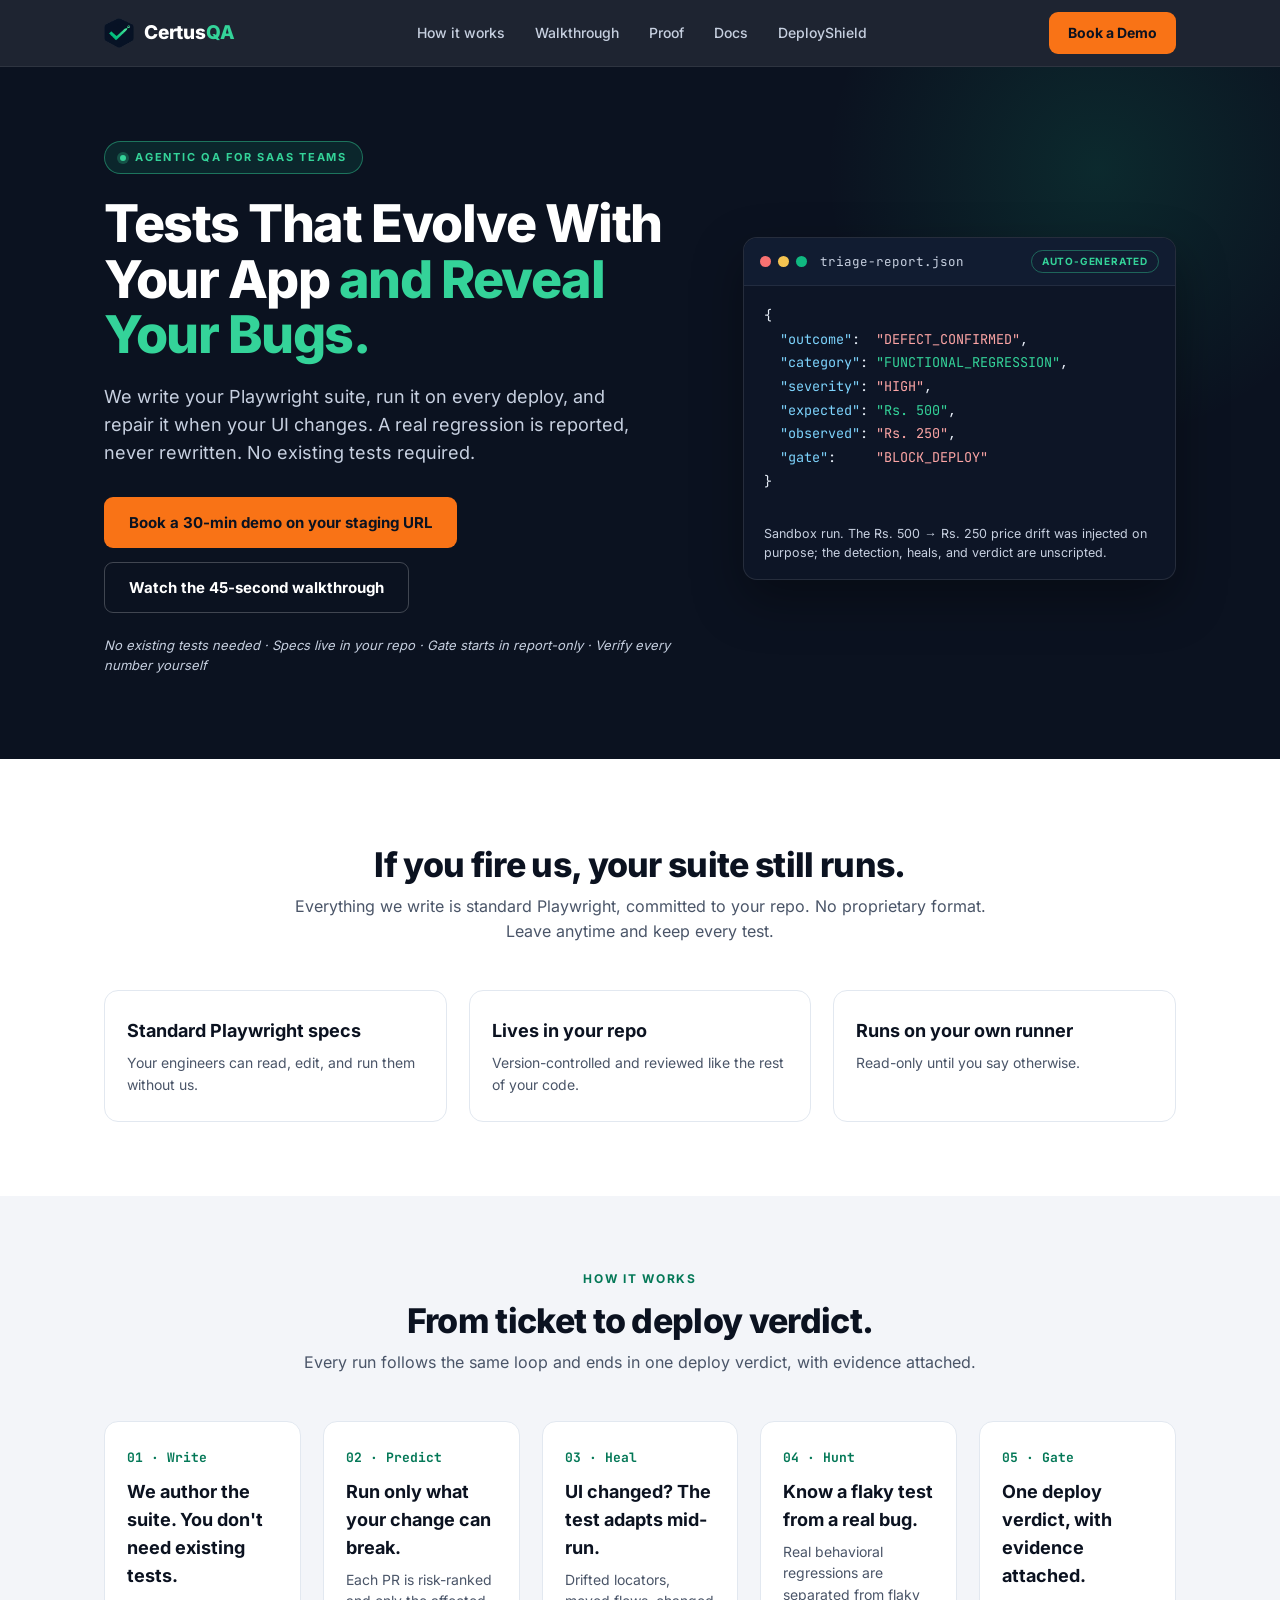
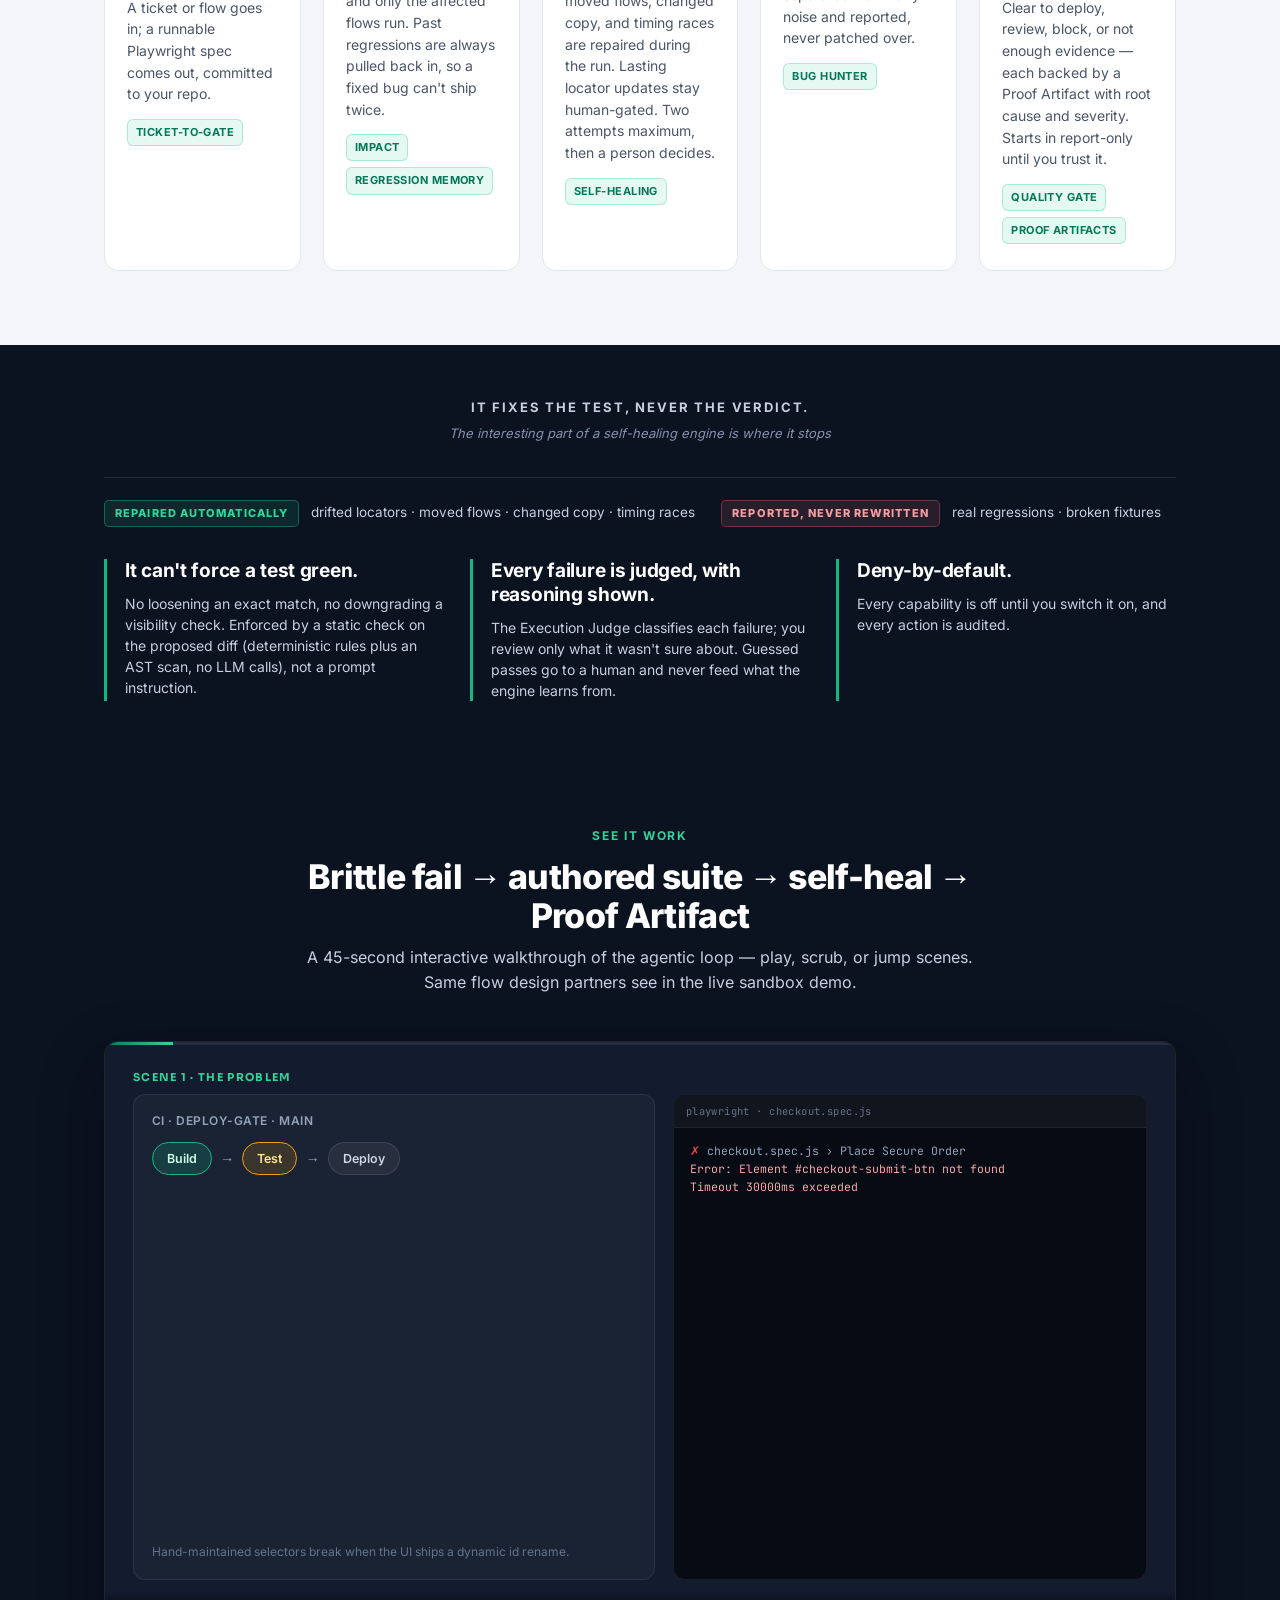
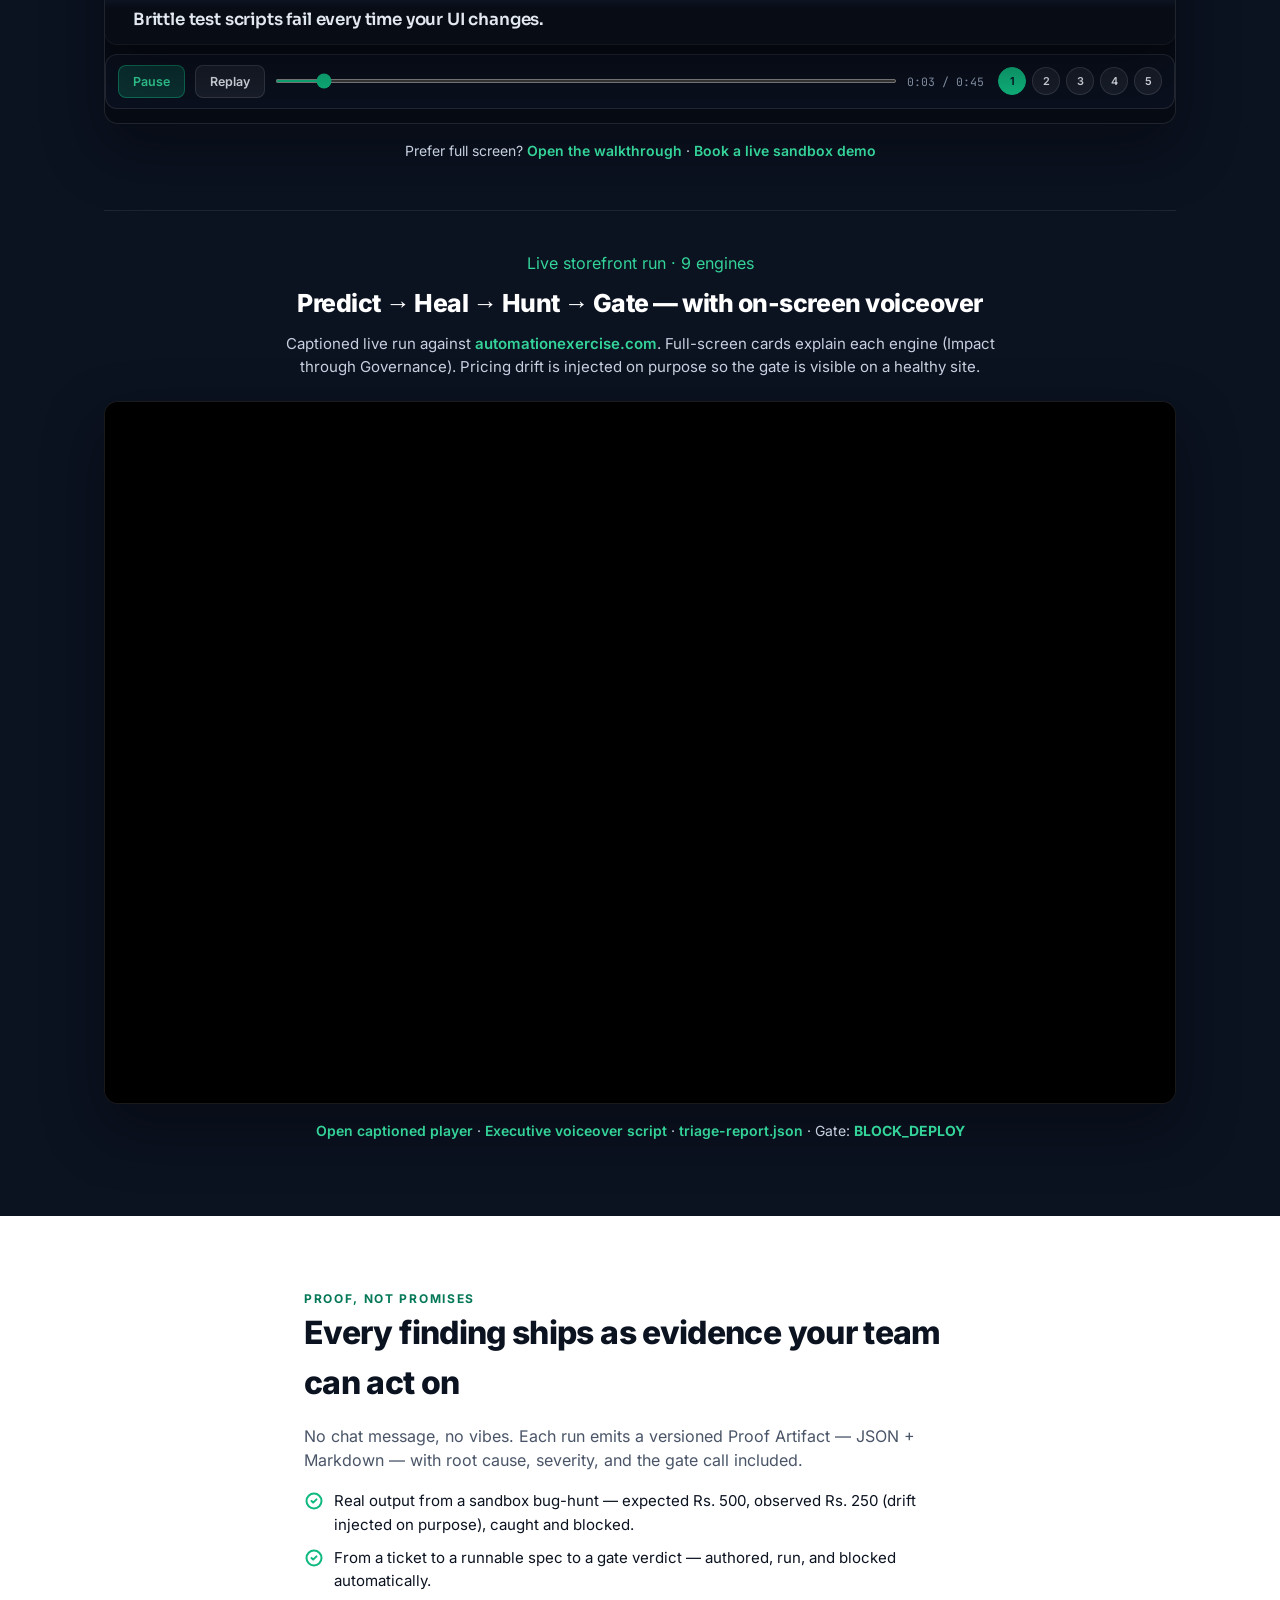
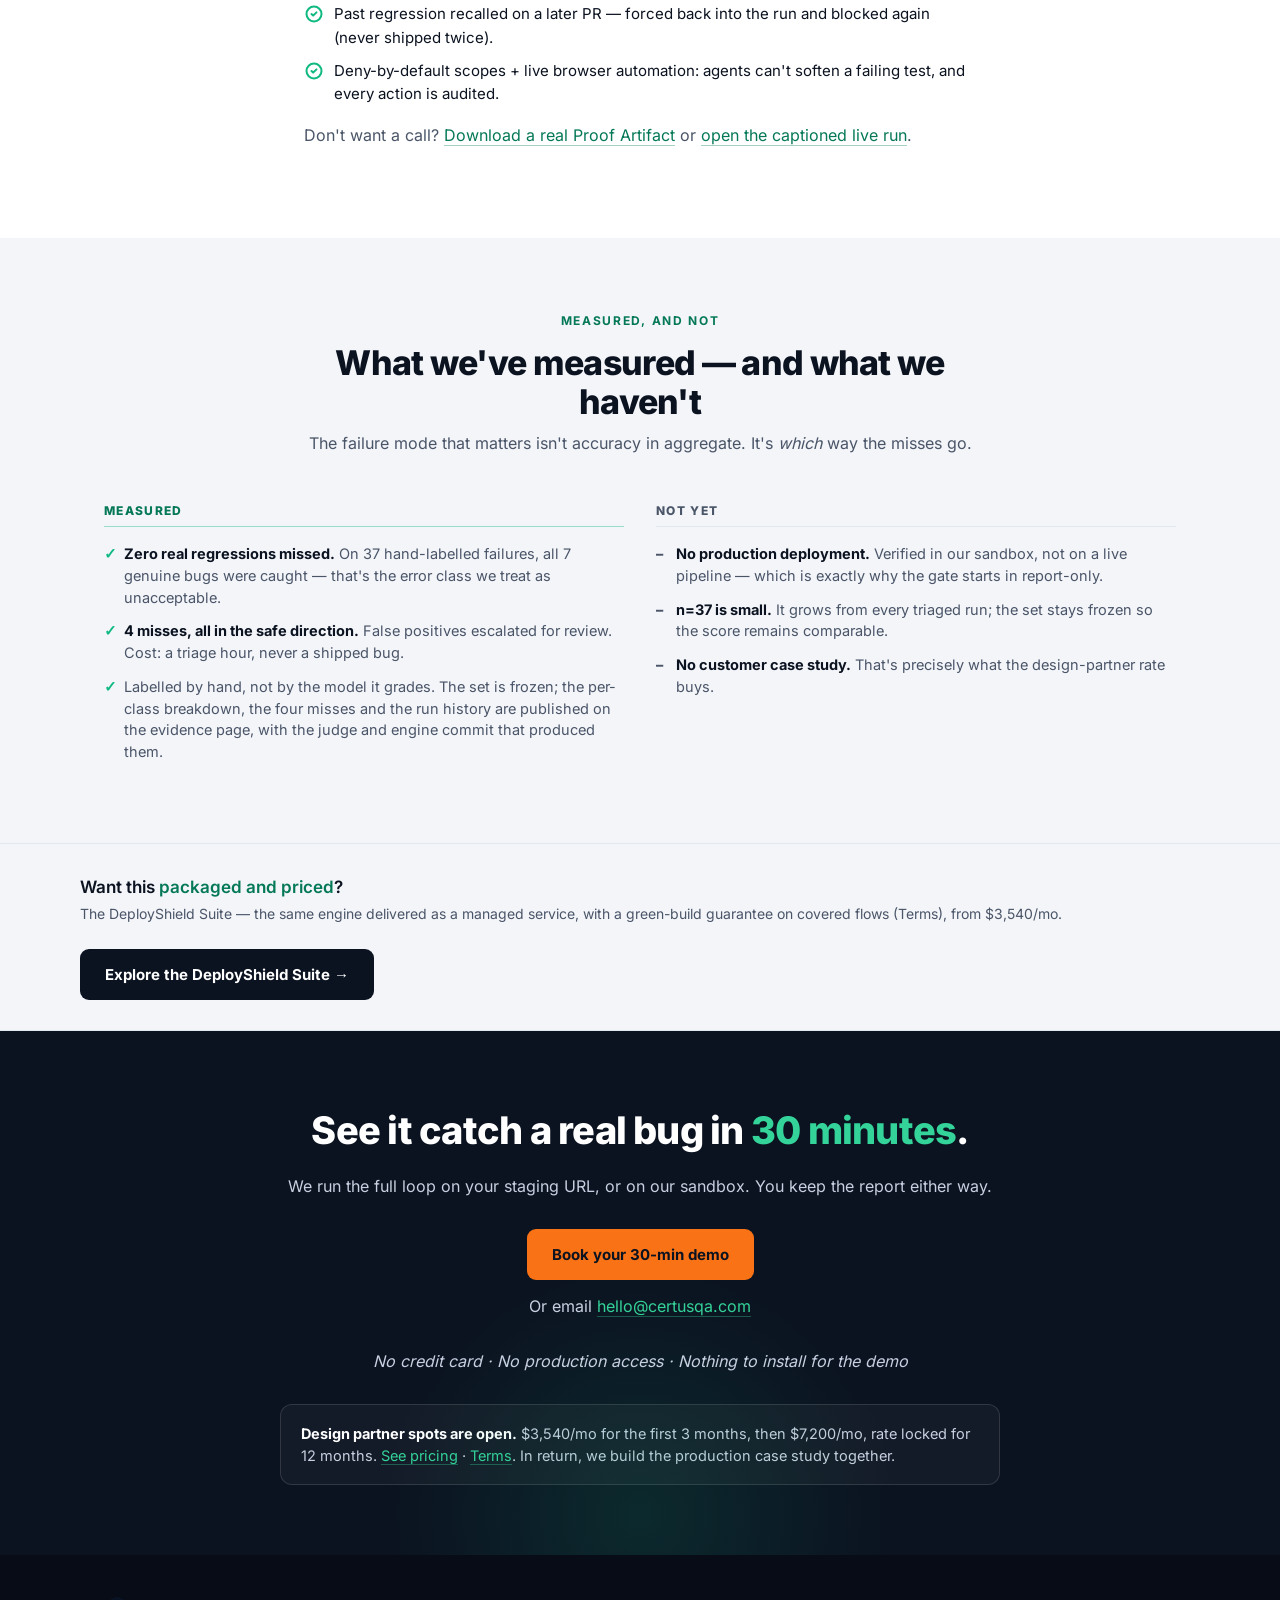
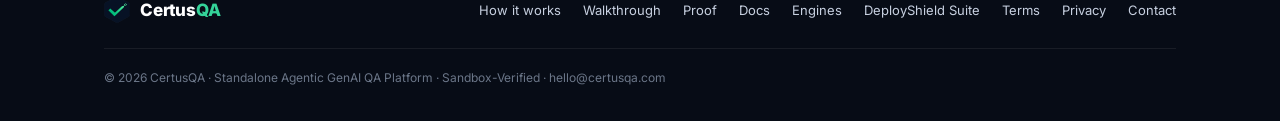
==== commit d9055bc2: "Implement owner-selected homepage v3 changes Apply checked comparison items only: keep existing H1, " ====
--- a/index.html
+++ b/index.html
@@ -4,7 +4,7 @@
 <meta charset="UTF-8" />
 <meta name="viewport" content="width=device-width, initial-scale=1.0" />
 <title>CertusQA — Tests That Evolve With Your App</title>
-<meta name="description" content="A standalone agentic GenAI QA platform for SaaS teams. We write your end-to-end Playwright suite, run it on every deploy, and repair it as your product changes — while a real regression is reported, never rewritten. No existing tests required, and the specs stay in your repo." />
+<meta name="description" content="Agentic QA for SaaS teams. We write your Playwright suite, run it on every deploy, and repair it when your UI changes. A real regression is reported, never rewritten. No existing tests required." />
 <meta name="theme-color" content="#0B1220" />
 <link rel="icon" type="image/png" href="assets/certusqa-icon-mark.png" />
 <link rel="canonical" href="https://www.certusqa.com/" />
@@ -12,10 +12,12 @@
 <!-- Open Graph / social -->
 <meta property="og:type" content="website" />
 <meta property="og:title" content="CertusQA — Tests That Evolve With Your App and Reveal Your Bugs" />
-<meta property="og:description" content="We write your end-to-end suite, run it on every deploy, and repair it as your product changes — while a real regression is reported, never rewritten." />
+<meta property="og:description" content="We write your Playwright suite, run it on every deploy, and repair it when your UI changes. A real regression is reported, never rewritten. No existing tests required." />
 <meta property="og:url" content="https://www.certusqa.com/" />
 <meta property="og:image" content="https://www.certusqa.com/assets/certusqa-icon-mark.png" />
 <meta name="twitter:card" content="summary" />
+<meta name="twitter:title" content="CertusQA — Tests That Evolve With Your App and Reveal Your Bugs" />
+<meta name="twitter:description" content="We write your Playwright suite, run it on every deploy, and repair it when your UI changes. A real regression is reported, never rewritten. No existing tests required." />
 
 <link rel="stylesheet" href="assets/fonts.css" />
 <link rel="stylesheet" href="assets/styles.css" />
@@ -31,15 +33,15 @@
     </a>
     <nav class="nav-links" id="navLinks">
       <a href="#how">How it works</a>
-      <a href="#loop">Agentic loop</a>
       <a href="#showcase">Walkthrough</a>
       <a href="#proof">Proof</a>
       <a href="docs/">Docs</a>
-      <a href="#engines">Engines</a>
-      <a href="deployshield.html">DeployShield Suite</a>
+      <a href="deployshield.html">DeployShield</a>
     </nav>
     <div class="nav-cta">
-      <a class="btn btn-primary" href="https://tally.so/r/MePK9X?source=home-nav&path=demo" rel="noopener">Book a Demo</a>
+      <div class="cta" data-cta data-source="home-nav">
+        <a class="btn btn-primary" data-lead="demo" href="https://tally.so/r/MePK9X">Book a Demo</a>
+      </div>
       <button class="nav-toggle" id="navToggle" aria-label="Menu" aria-expanded="false" aria-controls="navLinks">☰</button>
     </div>
   </div>
@@ -51,46 +53,17 @@
 <section class="hero">
   <div class="wrap hero-grid">
     <div>
-      <span class="category-tag">Standalone Agentic GenAI QA Platform</span>
+      <span class="category-tag">Agentic QA for SaaS teams</span>
+      <!-- H1 kept per owner selection -->
       <h1>Tests That Evolve With Your App <span class="accent">and Reveal Your Bugs.</span></h1>
-      <p class="subhead">We write your end-to-end suite, run it on every deploy, and repair it as your product changes — while <b>a real regression gets reported, never rewritten</b>. <b>No existing tests required. Standard Playwright specs, in your repo: if you fire us, your suite still runs.</b></p>
+      <p class="subhead">We write your Playwright suite, run it on every deploy, and repair it when your UI changes. A real regression is reported, never rewritten. No existing tests required.</p>
       <div class="cta" data-cta data-source="home-hero">
-        <div class="cta-paths" role="tablist" aria-label="Choose how to start">
-          <button type="button" class="cta-path is-active" role="tab" data-path="demo" aria-selected="true">See it catch a bug</button>
-          <button type="button" class="cta-path" role="tab" data-path="sandbox" aria-selected="false">Try the sandbox now</button>
-          <button type="button" class="cta-path" role="tab" data-path="partner" aria-selected="false">Design partner spot</button>
-        </div>
-        <div class="cta-panel" data-panel="demo">
-          <p>30 minutes, our sandbox or your staging URL. You keep the report. No card, no production access, nothing to install.</p>
-          <div class="hero-actions">
-            <a class="btn btn-primary" data-lead="demo" href="https://tally.so/r/MePK9X">Book the 30-minute demo →</a>
-            <a class="btn btn-ghost" href="#showcase">Watch the 45s walkthrough</a>
-          </div>
-        </div>
-        <div class="cta-panel" data-panel="sandbox" hidden>
-          <p>This is the real triage report from the last sandbox run. Click a finding to see what the engine did with it, then take the file with you.</p>
-          <div class="triage" data-triage>
-            <div class="cta-links">
-              <a href="showcase/live-ae/triage-report.json" download="certusqa-triage-report.json">Download the Proof Artifact (JSON)</a>
-              <a href="showcase/live-ae/player">Open the captioned live run</a>
-            </div>
-          </div>
-          <div class="cta-links">
-            <a href="showcase/live-ae/triage-report.json" download="certusqa-triage-report.json">Download this Proof Artifact</a>
-            <a href="showcase/live-ae/exec-narrative.md">Read the run narrative</a>
-            <a data-lead="sandbox" href="https://tally.so/r/MePK9X">Get this on your staging URL →</a>
-          </div>
-        </div>
-        <div class="cta-panel" data-panel="partner" hidden>
-          <p><b>Two design-partner spots.</b> $3,540/mo for your first 3 months, then $7,200/mo, rate locked for 12 months. First suite live in a week. In exchange: a short testimonial once it has blocked a real bug.</p>
-          <div class="hero-actions">
-            <a class="btn btn-primary" data-lead="design-partner" href="https://tally.so/r/MePK9X">Reserve a spot →</a>
-            <a class="btn btn-ghost" href="deployshield.html#pricing">What is included</a>
-          </div>
-          <p class="cta-fine">Scope and remedy for the green-build guarantee are in the <a href="/terms#green-build">Terms</a>.</p>
-        </div>
-      </div>
-      <p class="hero-trust">No existing tests needed · The specs are yours · Gate starts in report-only · Verify every number yourself</p>
+        <div class="hero-actions">
+          <a class="btn btn-primary" data-lead="demo" href="https://tally.so/r/MePK9X">Book a 30-min demo on your staging URL</a>
+          <a class="btn btn-ghost" href="#showcase">Watch the 45-second walkthrough</a>
+        </div>
+      </div>
+      <p class="hero-trust">No existing tests needed · Specs live in your repo · Gate starts in report-only · Verify every number yourself</p>
     </div>
 
     <div>
@@ -108,147 +81,126 @@
   <span class="k">"observed"</span>: <span class="r">"Rs. 250"</span>,
   <span class="k">"gate"</span>:     <span class="r">"BLOCK_DEPLOY"</span>
 }</div>
-        <div class="lifecycle-line">Every run &nbsp;→&nbsp; <b>Predict</b> · <b>Heal</b> · <b>Hunt</b> · <b>Gate</b></div>
-      </div>
-    </div>
-  </div>
-</section>
-
-<!-- ================= GUARANTEE BAND ================= -->
+        <div class="proof-cap">Sandbox run. The Rs. 500 → Rs. 250 price drift was injected on purpose; the detection, heals, and verdict are unscripted.</div>
+      </div>
+    </div>
+  </div>
+</section>
+
+<!-- ================= NO LOCK-IN ================= -->
+<section class="band">
+  <div class="wrap">
+    <div class="band-head">
+      <h2>If you fire us, your suite still runs.</h2>
+      <p>Everything we write is standard Playwright, committed to your repo. No proprietary format. Leave anytime and keep every test.</p>
+    </div>
+    <div class="lockin-points">
+      <div class="pillar">
+        <h3>Standard Playwright specs</h3>
+        <p>Your engineers can read, edit, and run them without us.</p>
+      </div>
+      <div class="pillar">
+        <h3>Lives in your repo</h3>
+        <p>Version-controlled and reviewed like the rest of your code.</p>
+      </div>
+      <div class="pillar">
+        <h3>Runs on your own runner</h3>
+        <p>Read-only until you say otherwise.</p>
+      </div>
+    </div>
+  </div>
+</section>
+
+<!-- ================= HOW IT WORKS ================= -->
+<section class="band alt" id="how">
+  <div class="wrap" id="loop">
+    <div class="band-head">
+      <div class="tag">How it works</div>
+      <h2>From ticket to deploy verdict.</h2>
+      <p>Every run follows the same loop and ends in one deploy verdict, with evidence attached.</p>
+    </div>
+    <div class="steps steps--five" id="engines">
+      <div class="step">
+        <div class="no">01 · Write</div>
+        <h3>We author the suite. You don't need existing tests.</h3>
+        <p>A ticket or flow goes in; a runnable Playwright spec comes out, committed to your repo.</p>
+        <div class="step-tags">
+          <span class="step-tag" title="Ticket → runnable spec → gate">Ticket-to-Gate</span>
+        </div>
+      </div>
+      <div class="step">
+        <div class="no">02 · Predict</div>
+        <h3>Run only what your change can break.</h3>
+        <p>Each PR is risk-ranked and only the affected flows run. Past regressions are always pulled back in, so a fixed bug can't ship twice.</p>
+        <div class="step-tags">
+          <span class="step-tag" title="Risk-ranked selection (e.g. 3 of 20)">Impact</span>
+          <span class="step-tag" title="Recalls past hotfixes so they can't ship twice">Regression Memory</span>
+        </div>
+      </div>
+      <div class="step">
+        <div class="no">03 · Heal</div>
+        <h3>UI changed? The test adapts mid-run.</h3>
+        <p>Drifted locators, moved flows, changed copy, and timing races are repaired during the run. Lasting locator updates stay human-gated. Two attempts maximum, then a person decides.</p>
+        <div class="step-tags">
+          <span class="step-tag" title="Guardrailed repair · selector bank · Tier-0 flywheel">Self-Healing</span>
+        </div>
+      </div>
+      <div class="step">
+        <div class="no">04 · Hunt</div>
+        <h3>Know a flaky test from a real bug.</h3>
+        <p>Real behavioral regressions are separated from flaky noise and reported, never patched over.</p>
+        <div class="step-tags">
+          <span class="step-tag" title="Catches behavioral regressions">Bug Hunter</span>
+        </div>
+      </div>
+      <div class="step">
+        <div class="no">05 · Gate</div>
+        <h3>One deploy verdict, with evidence attached.</h3>
+        <p>Clear to deploy, review, block, or not enough evidence — each backed by a Proof Artifact with root cause and severity. Starts in report-only until you trust it.</p>
+        <div class="step-tags">
+          <span class="step-tag" title="Tests mapped to requirements">Quality Gate</span>
+          <span class="step-tag" title="Evidence for every finding">Proof Artifacts</span>
+        </div>
+      </div>
+    </div>
+  </div>
+</section>
+
+<!-- ================= GUARDRAILS ================= -->
 <section class="guar-band">
   <div class="wrap">
     <div class="section-eyebrow">
-      <div class="lead">Three things that decide whether this clears your security review</div>
+      <div class="lead">It fixes the test, never the verdict.</div>
       <div class="sub">The interesting part of a self-healing engine is where it stops</div>
+    </div>
+    <div class="guar-tax">
+      <div class="half">
+        <span class="lab ok">Repaired automatically</span>
+        <span class="list">drifted locators · moved flows · changed copy · timing races</span>
+      </div>
+      <div class="half">
+        <span class="lab no">Reported, never rewritten</span>
+        <span class="list">real regressions · broken fixtures</span>
+      </div>
     </div>
     <div class="guar-row">
       <div class="guar-item">
-        <h3>It fixes the test, never the verdict.</h3>
-        <p>Four failure types get repaired in the spec. Two — a real regression, a broken fixture — are reported and left alone. The engine is not allowed to rewrite a product signal.</p>
+        <h3>It can't force a test green.</h3>
+        <p>No loosening an exact match, no downgrading a visibility check. Enforced by a static check on the proposed diff (deterministic rules plus an AST scan, no LLM calls), not a prompt instruction.</p>
       </div>
       <div class="guar-item">
-        <h3>It cannot force a test green.</h3>
-        <p>No loosening an exact match, no downgrading a visibility check. That's <b>a static check on the proposed diff, not a prompt instruction</b> — deterministic rules plus an AST scan, no LLM calls. Two attempts, then it asks a person.</p>
+        <h3>Every failure is judged, with reasoning shown.</h3>
+        <p>The Execution Judge classifies each failure; you review only what it wasn't sure about. Guessed passes go to a human and never feed what the engine learns from.</p>
       </div>
       <div class="guar-item">
-        <h3>Your code never leaves your infra.</h3>
-        <p>Runs offline on your own runner. Read-only until you say otherwise. Every capability is denied by default and switched on deliberately.</p>
-      </div>
-    </div>
-    <div class="guar-tax">
-      <div class="half">
-        <span class="lab ok">Repairs automatically</span>
-        <span class="list">drifted locators · moved flows · changed copy · timing races</span>
-      </div>
-      <div class="half">
-        <span class="lab no">Reports only</span>
-        <span class="list">real regressions · broken fixtures</span>
-      </div>
-    </div>
-  </div>
-</section>
-
-<!-- ================= AGENTIC LOOP ================= -->
-<section class="band alt" id="loop">
-  <div class="wrap">
-    <div class="band-head">
-      <div class="tag">The Agentic Loop</div>
-      <h2>A ticket in. A deploy verdict out.</h2>
-      <p>One closed loop authors, runs, self-heals, and gates your tests — with guardrails you can prove to leadership.</p>
-    </div>
-    <div class="loop-flow">
-      <div class="loop-step"><div class="ls-no">01</div><div class="ls-name">Ticket</div><div class="ls-sub">Structured intent in</div></div>
-      <div class="loop-arrow">→</div>
-      <div class="loop-step"><div class="ls-no">02</div><div class="ls-name">Plan</div><div class="ls-sub">Risk-ranked test plan</div></div>
-      <div class="loop-arrow">→</div>
-      <div class="loop-step"><div class="ls-no">03</div><div class="ls-name">Generate</div><div class="ls-sub">Runnable test specs</div></div>
-      <div class="loop-arrow">→</div>
-      <div class="loop-step"><div class="ls-no">04</div><div class="ls-name">Heal</div><div class="ls-sub">Auto-repairs broken locators</div></div>
-      <div class="loop-arrow">→</div>
-      <div class="loop-step is-gate"><div class="ls-no">05</div><div class="ls-name">Gate</div><div class="ls-sub">Proof-backed BLOCK / SHIP</div></div>
-    </div>
-    <div class="loop-guards">
-      <span class="guard-chip">Max 2 heal attempts</span>
-      <span class="guard-chip">Never softens a failing test</span>
-      <span class="guard-chip">Never learns from guessed passes</span>
-      <span class="guard-chip">Deny-by-default scopes</span>
-      <span class="guard-chip">Regression memory</span>
-      <span class="guard-chip">Live browser automation</span>
-    </div>
-  </div>
-</section>
-
-<!-- ================= PILLARS ================= -->
-<section class="band" id="pillars">
-  <div class="wrap">
-    <div class="band-head">
-      <div class="tag">Four Pillars. Zero Compromise.</div>
-      <h2>The QA work nobody should be doing by hand — running autonomously</h2>
-      <p>Speed, accuracy, cost, and governance in one agentic platform, not a script library.</p>
-    </div>
-    <div class="pillars">
-      <div class="pillar">
-        <div class="pillar-icon"><svg viewBox="0 0 24 24"><path d="M13 2 4 14h7l-1 8 10-14h-7l1-6z"/></svg></div>
-        <h3>Speed</h3>
-        <p><b>Run only what the change touches.</b> Risk-ranked selection skips the specs your diff can't affect.</p>
-      </div>
-      <div class="pillar">
-        <div class="pillar-icon"><svg viewBox="0 0 24 24"><circle cx="12" cy="12" r="9"/><circle cx="12" cy="12" r="4"/><path d="M12 3v2M12 19v2M3 12h2M19 12h2"/></svg></div>
-        <h3>Accuracy</h3>
-        <p><b>Know flake from a real bug.</b> The Execution Judge classifies every failure and shows its reasoning — you review only what it wasn't sure about.</p>
-      </div>
-      <div class="pillar">
-        <div class="pillar-icon"><svg viewBox="0 0 24 24"><path d="M12 2v20M17 5H9.5a3.5 3.5 0 0 0 0 7h5a3.5 3.5 0 0 1 0 7H6"/></svg></div>
-        <h3>Cost</h3>
-        <p><b>Maintenance stops being your problem.</b> Drift, moved flows and copy changes are repaired in the spec — and we own the upkeep, not your engineers.</p>
-      </div>
-      <div class="pillar">
-        <div class="pillar-icon"><svg viewBox="0 0 24 24"><path d="M12 22s8-4 8-10V5l-8-3-8 3v7c0 6 8 10 8 10z"/><path d="m9 12 2 2 4-4"/></svg></div>
-        <h3>Trust &amp; Governance</h3>
-        <p><b>It never rewrites a product signal.</b> Guessed passes go to a human and never seed what the engine learns from. Deny-by-default scopes stay enforceable.</p>
-      </div>
-    </div>
-  </div>
-</section>
-
-<!-- ================= HOW IT WORKS ================= -->
-<section class="band alt" id="how">
-  <div class="wrap">
-    <div class="band-head">
-      <div class="tag">The Lifecycle</div>
-      <h2>Predict → Heal → Hunt → Gate</h2>
-      <p>Every run follows the same closed loop — and ends in one deploy verdict you can trust.</p>
-    </div>
-    <div class="steps">
-      <div class="step">
-        <div class="no">01</div>
-        <h3>Predict</h3>
-        <p>The Impact Engine risk-ranks your PR and runs only the flows that matter.</p>
-        <span class="arrow">→</span>
-      </div>
-      <div class="step">
-        <div class="no">02</div>
-        <h3>Heal</h3>
-        <p>Broken locators are auto-repaired mid-run, then promoted into a selector bank so the next run skips recovery.</p>
-        <span class="arrow">→</span>
-      </div>
-      <div class="step">
-        <div class="no">03</div>
-        <h3>Hunt</h3>
-        <p>The Bug Hunter separates real behavioral regressions from flaky noise.</p>
-        <span class="arrow">→</span>
-      </div>
-      <div class="step">
-        <div class="no">04</div>
-        <h3>Gate</h3>
-        <p>You get one proof-backed verdict — <b>SHIP</b> or <b>BLOCK_DEPLOY</b> — with evidence attached.</p>
-        <span class="arrow">→</span>
-      </div>
-    </div>
-  </div>
-</section>
-
-<!-- ================= SHOWCASE WALKTHROUGH ================= -->
+        <h3>Deny-by-default.</h3>
+        <p>Every capability is off until you switch it on, and every action is audited.</p>
+      </div>
+    </div>
+  </div>
+</section>
+
+<!-- ================= SHOWCASE WALKTHROUGH (kept as is) ================= -->
 <section class="band dark" id="showcase">
   <div class="wrap">
     <div class="band-head">
@@ -304,7 +256,7 @@
 
 <!-- ================= PROOF ================= -->
 <section class="band" id="proof">
-  <div class="wrap proof-grid">
+  <div class="wrap proof-grid proof-grid--single">
     <div class="proof-copy">
       <div class="tag">Proof, Not Promises</div>
       <h2>Every finding ships as evidence your team can act on</h2>
@@ -315,30 +267,17 @@
         <li><svg viewBox="0 0 24 24"><path d="m9 12 2 2 4-4"/><circle cx="12" cy="12" r="9"/></svg> Past regression recalled on a later PR — forced back into the run and blocked again (never shipped twice).</li>
         <li><svg viewBox="0 0 24 24"><path d="m9 12 2 2 4-4"/><circle cx="12" cy="12" r="9"/></svg> Deny-by-default scopes + live browser automation: agents can't soften a failing test, and every action is audited.</li>
       </ul>
-    </div>
-    <div>
-      <div class="proof-card">
-        <div class="proof-head">
-          <span class="proof-dot"></span>
-          <span class="proof-file">triage-report.json</span>
-          <span class="proof-badge">Auto-generated</span>
-        </div>
-<div class="proof-code">{
-  <span class="k">"outcome"</span>:  <span class="r">"DEFECT_CONFIRMED"</span>,
-  <span class="k">"category"</span>: <span class="s">"FUNCTIONAL_REGRESSION"</span>,
-  <span class="k">"severity"</span>: <span class="r">"HIGH"</span>,
-  <span class="k">"expected"</span>: <span class="s">"Rs. 500"</span>,
-  <span class="k">"observed"</span>: <span class="r">"Rs. 250"</span>,
-  <span class="k">"gate"</span>:     <span class="r">"BLOCK_DEPLOY"</span>
-}</div>
-        <div class="proof-cap"><b>Real output from a sandbox bug-hunt.</b> Root cause, severity, and gate call included — the evidence your team acts on. The Rs. 500 → Rs. 250 drift was injected on purpose so the gate is visible on a healthy site; the detection, heals and verdict are unscripted.</div>
-        <div class="lifecycle-line">Latest sandbox run · <b>1</b> defect caught · <b>0</b> shipped · <b>2</b> selectors self-healed · selector bank advisory</div>
-      </div>
-    </div>
-  </div>
-</section>
-
-<!-- ================= EVIDENCE ================= -->
+      <p class="sandbox-line">
+        Don't want a call?
+        <a href="showcase/live-ae/triage-report.json" download="certusqa-triage-report.json">Download a real Proof Artifact</a>
+        or
+        <a href="showcase/live-ae/player">open the captioned live run</a>.
+      </p>
+    </div>
+  </div>
+</section>
+
+<!-- ================= EVIDENCE (kept as is) ================= -->
 <section class="band alt" id="evidence">
   <div class="wrap">
     <div class="band-head">
@@ -367,34 +306,12 @@
   </div>
 </section>
 
-<!-- ================= ENGINES ================= -->
-<section class="band alt" id="engines">
-  <div class="wrap">
-    <div class="band-head">
-      <div class="tag">Under the Hood</div>
-      <h2>Nine specialized engines, one agentic platform</h2>
-      <p>Not a script library — a coordinated system where each engine owns one job.</p>
-    </div>
-    <div class="engines-grid">
-      <div class="engine"><span class="no">01</span><span class="tx"><b>Impact</b><span>Risk-ranked selection (e.g. 3 of 20)</span></span></div>
-      <div class="engine"><span class="no">02</span><span class="tx"><b>Regression Memory</b><span>Recalls past hotfixes so they can't ship twice</span></span></div>
-      <div class="engine"><span class="no">03</span><span class="tx"><b>Self-Healing</b><span>Guardrailed repair · selector bank · Tier-0 flywheel</span></span></div>
-      <div class="engine"><span class="no">04</span><span class="tx"><b>Bug Hunter</b><span>Catches behavioral regressions</span></span></div>
-      <div class="engine"><span class="no">05</span><span class="tx"><b>Proof Artifacts</b><span>Evidence for every finding</span></span></div>
-      <div class="engine"><span class="no">06</span><span class="tx"><b>Quality Gate</b><span>Tests mapped to requirements</span></span></div>
-      <div class="engine"><span class="no">07</span><span class="tx"><b>Ticket-to-Gate</b><span>Ticket → runnable spec → gate</span></span></div>
-      <div class="engine"><span class="no">08</span><span class="tx"><b>Sprint Trend</b><span>Flags chronic, deferred fixes</span></span></div>
-      <div class="engine"><span class="no">09</span><span class="tx"><b>Governance</b><span>Execution Judge · offline triage · deny-by-default scopes</span></span></div>
-    </div>
-  </div>
-</section>
-
-<!-- ================= CROSS-SELL ================= -->
+<!-- ================= CROSS-SELL (kept as is; Terms link relative) ================= -->
 <section class="crosssell">
   <div class="wrap crosssell-inner">
     <div class="cs-copy">
       Want this <span>packaged and priced</span>?
-      <div class="cs-sub">The DeployShield Suite — the same engine delivered as a managed service, with a green-build guarantee on covered flows (<a href="/terms#green-build">Terms</a>), from $3,540/mo.</div>
+      <div class="cs-sub">The DeployShield Suite — the same engine delivered as a managed service, with a green-build guarantee on covered flows (<a href="terms.html#green-build">Terms</a>), from $3,540/mo.</div>
     </div>
     <a class="btn btn-dark" href="deployshield.html">Explore the DeployShield Suite →</a>
   </div>
@@ -404,24 +321,19 @@
 <section class="cta-band">
   <div class="wrap">
     <h2>See it catch a real bug in <span>30 minutes</span>.</h2>
-    <p>We run the full loop against our sandbox — or point it at your staging URL and show you your own app. You keep the report either way. No credit card, no production access, nothing to install.</p>
+    <p>We run the full loop on your staging URL, or on our sandbox. You keep the report either way.</p>
     <div class="cta" data-cta data-source="home-footer-band">
-      <div class="cta-paths" role="tablist" aria-label="Choose how to start">
-        <button type="button" class="cta-path is-active" role="tab" data-path="demo" aria-selected="true">See it catch a bug</button>
-        <button type="button" class="cta-path" role="tab" data-path="partner" aria-selected="false">Design partner spot</button>
-      </div>
-      <div class="cta-panel" data-panel="demo">
-        <div class="hero-actions">
-          <a class="btn btn-primary" data-lead="demo" href="https://tally.so/r/MePK9X">Book the 30-minute demo →</a>
-          <a class="btn btn-ghost" href="mailto:hello@certusqa.com">Or email hello@certusqa.com</a>
-        </div>
-      </div>
-      <div class="cta-panel" data-panel="partner" hidden>
-        <div class="hero-actions">
-          <a class="btn btn-primary" data-lead="design-partner" href="https://tally.so/r/MePK9X">Reserve a design partner spot →</a>
-          <a class="btn btn-ghost" href="deployshield.html#pricing">See pricing</a>
-        </div>
-      </div>
+      <div class="hero-actions cta-band-actions">
+        <a class="btn btn-primary" data-lead="demo" href="https://tally.so/r/MePK9X">Book your 30-min demo</a>
+      </div>
+    </div>
+    <p class="cta-contact">Or email <a href="mailto:hello@certusqa.com">hello@certusqa.com</a></p>
+    <p class="cta-trust-line">No credit card · No production access · Nothing to install for the demo</p>
+    <div class="partner-callout">
+      <b>Design partner spots are open.</b> $3,540/mo for the first 3 months, then $7,200/mo, rate locked for 12 months.
+      <a href="deployshield.html#pricing">See pricing</a> ·
+      <a href="terms.html#green-build">Terms</a>.
+      In return, we build the production case study together.
     </div>
   </div>
 </section>
@@ -441,13 +353,13 @@
         <a href="docs/">Docs</a>
         <a href="#engines">Engines</a>
         <a href="deployshield.html">DeployShield Suite</a>
-        <a href="/terms">Terms</a>
-        <a href="/privacy">Privacy</a>
+        <a href="terms.html">Terms</a>
+        <a href="privacy.html">Privacy</a>
         <a href="mailto:hello@certusqa.com">Contact</a>
       </div>
     </div>
     <div class="footer-bottom">
-      © <span id="year"></span> CertusQA · Standalone Agentic GenAI QA Platform · 9 Engines · Sandbox-Verified · hello@certusqa.com
+      © <span id="year"></span> CertusQA · Standalone Agentic GenAI QA Platform · Sandbox-Verified · hello@certusqa.com
     </div>
   </div>
 </footer>
--- a/assets/styles.css
+++ b/assets/styles.css
@@ -544,3 +544,98 @@
   .triage-item { grid-template-columns: 1fr; gap: 4px; }
   .triage-verdict { white-space: normal; }
 }
+
+/* ---------- Homepage-only modifiers (do not change base .proof-grid / .steps) ---------- */
+.proof-grid--single {
+  grid-template-columns: 1fr;
+  max-width: 720px;
+}
+.steps--five {
+  grid-template-columns: repeat(5, 1fr);
+}
+.steps--five .step .arrow { display: none; }
+.step-tags {
+  display: flex;
+  flex-wrap: wrap;
+  gap: 6px;
+  margin-top: 14px;
+}
+.step-tag {
+  font-size: 11px;
+  font-weight: 700;
+  letter-spacing: 0.04em;
+  text-transform: uppercase;
+  color: var(--emerald-dark);
+  background: rgba(16, 185, 129, 0.1);
+  border: 1px solid rgba(52, 211, 153, 0.35);
+  border-radius: 6px;
+  padding: 4px 8px;
+  cursor: help;
+}
+.lockin-points {
+  display: grid;
+  grid-template-columns: repeat(3, 1fr);
+  gap: 22px;
+  margin-top: 34px;
+}
+.hero .proof-cap {
+  color: var(--on-dark-2);
+  padding-top: 14px;
+}
+.nav-cta .cta { margin-top: 0; }
+.sandbox-line {
+  margin-top: 18px;
+  font-size: 14.5px;
+  color: var(--ink-2);
+}
+.sandbox-line a {
+  color: var(--emerald-dark);
+  border-bottom: 1px solid rgba(4, 120, 87, 0.35);
+}
+.cta-band-actions { justify-content: center; }
+.cta-contact {
+  margin-top: 14px;
+  text-align: center;
+  font-size: 14.5px;
+  color: var(--on-dark-2);
+}
+.cta-contact a {
+  color: var(--emerald-light);
+  border-bottom: 1px solid rgba(52, 211, 153, 0.35);
+}
+.cta-trust-line {
+  margin-top: 18px;
+  text-align: center;
+  font-size: 13px;
+  color: var(--on-dark-2);
+  font-style: italic;
+}
+.partner-callout {
+  margin-top: 28px;
+  text-align: left;
+  max-width: 720px;
+  margin-left: auto;
+  margin-right: auto;
+  padding: 18px 20px;
+  border: 1px solid rgba(255, 255, 255, 0.12);
+  border-radius: 12px;
+  background: rgba(255, 255, 255, 0.04);
+  font-size: 14.5px;
+  color: var(--on-dark-2);
+  line-height: 1.5;
+}
+.partner-callout b { color: #fff; }
+.partner-callout a {
+  color: var(--emerald-light);
+  border-bottom: 1px solid rgba(52, 211, 153, 0.35);
+}
+@media (max-width: 1100px) {
+  .steps--five { grid-template-columns: repeat(3, 1fr); }
+}
+@media (max-width: 900px) {
+  .steps--five { grid-template-columns: repeat(2, 1fr); }
+  .lockin-points { grid-template-columns: 1fr; }
+}
+@media (max-width: 560px) {
+  .steps--five { grid-template-columns: 1fr; }
+}
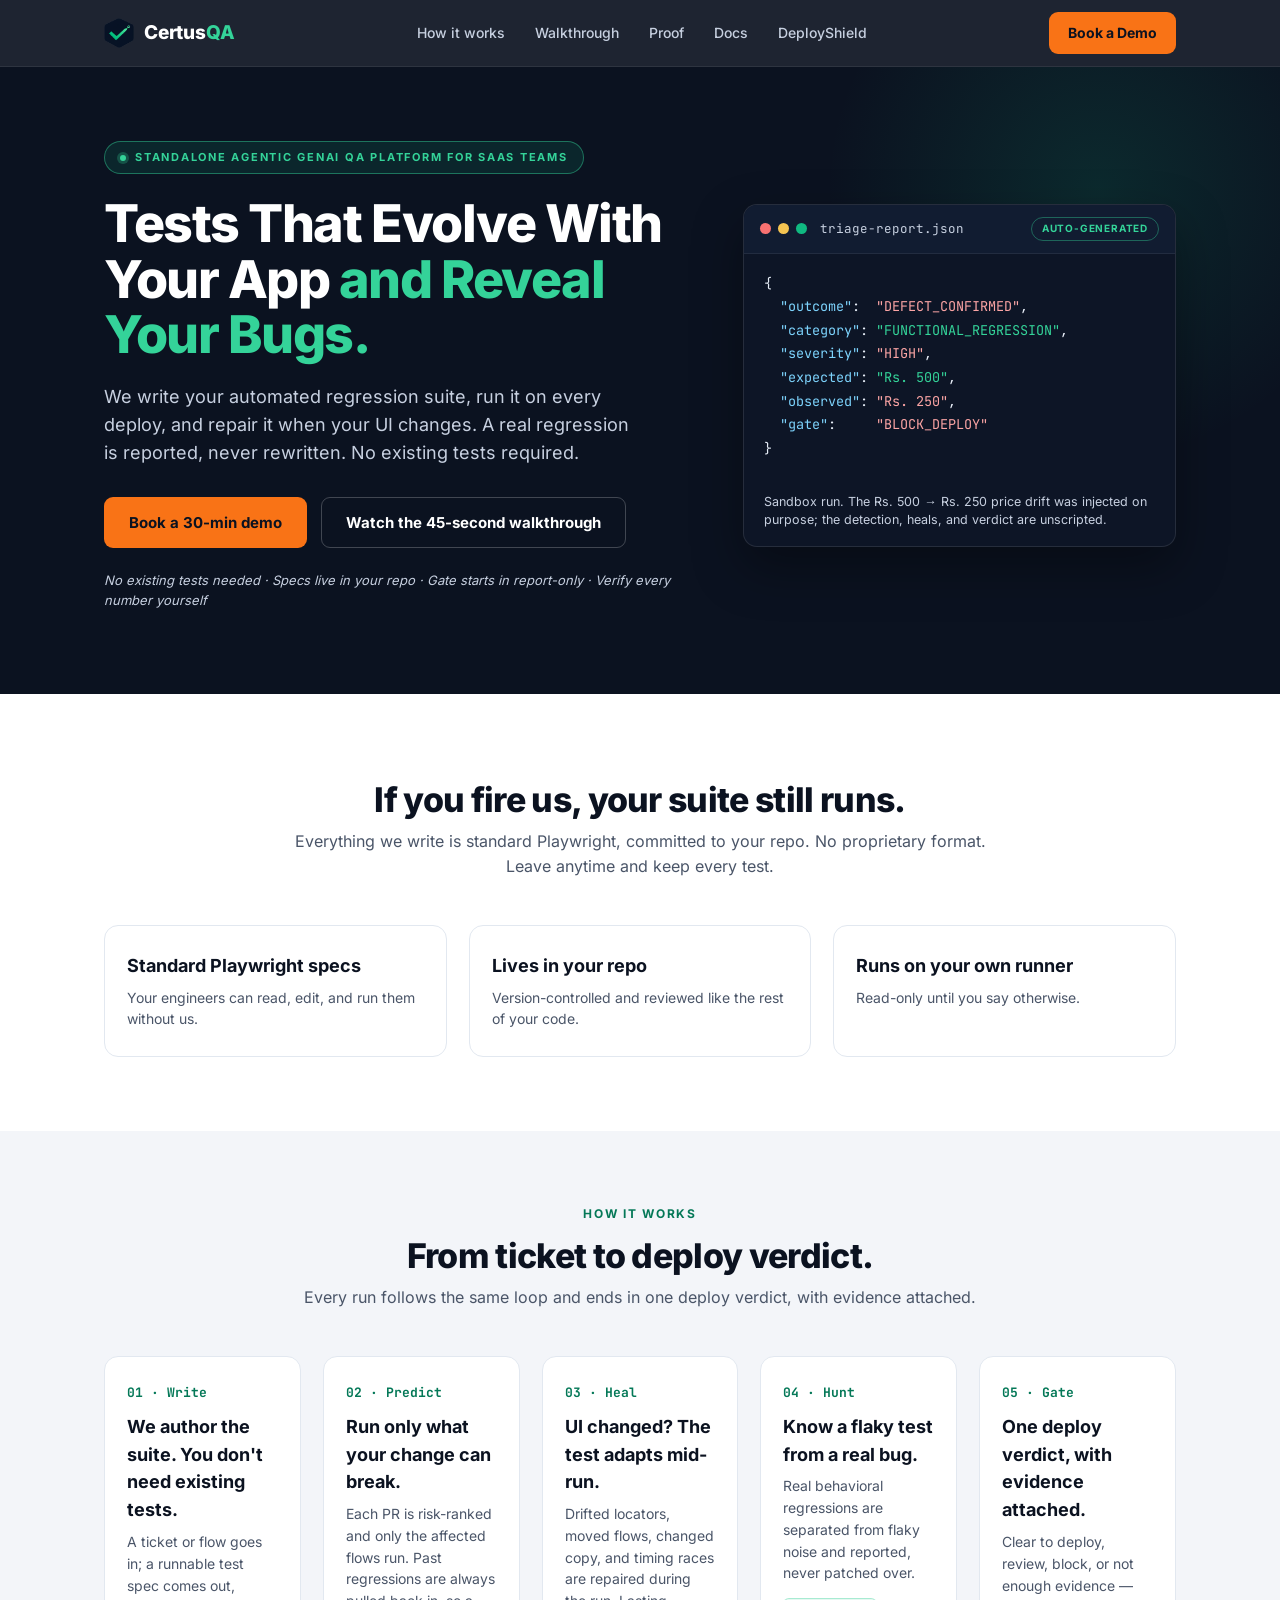
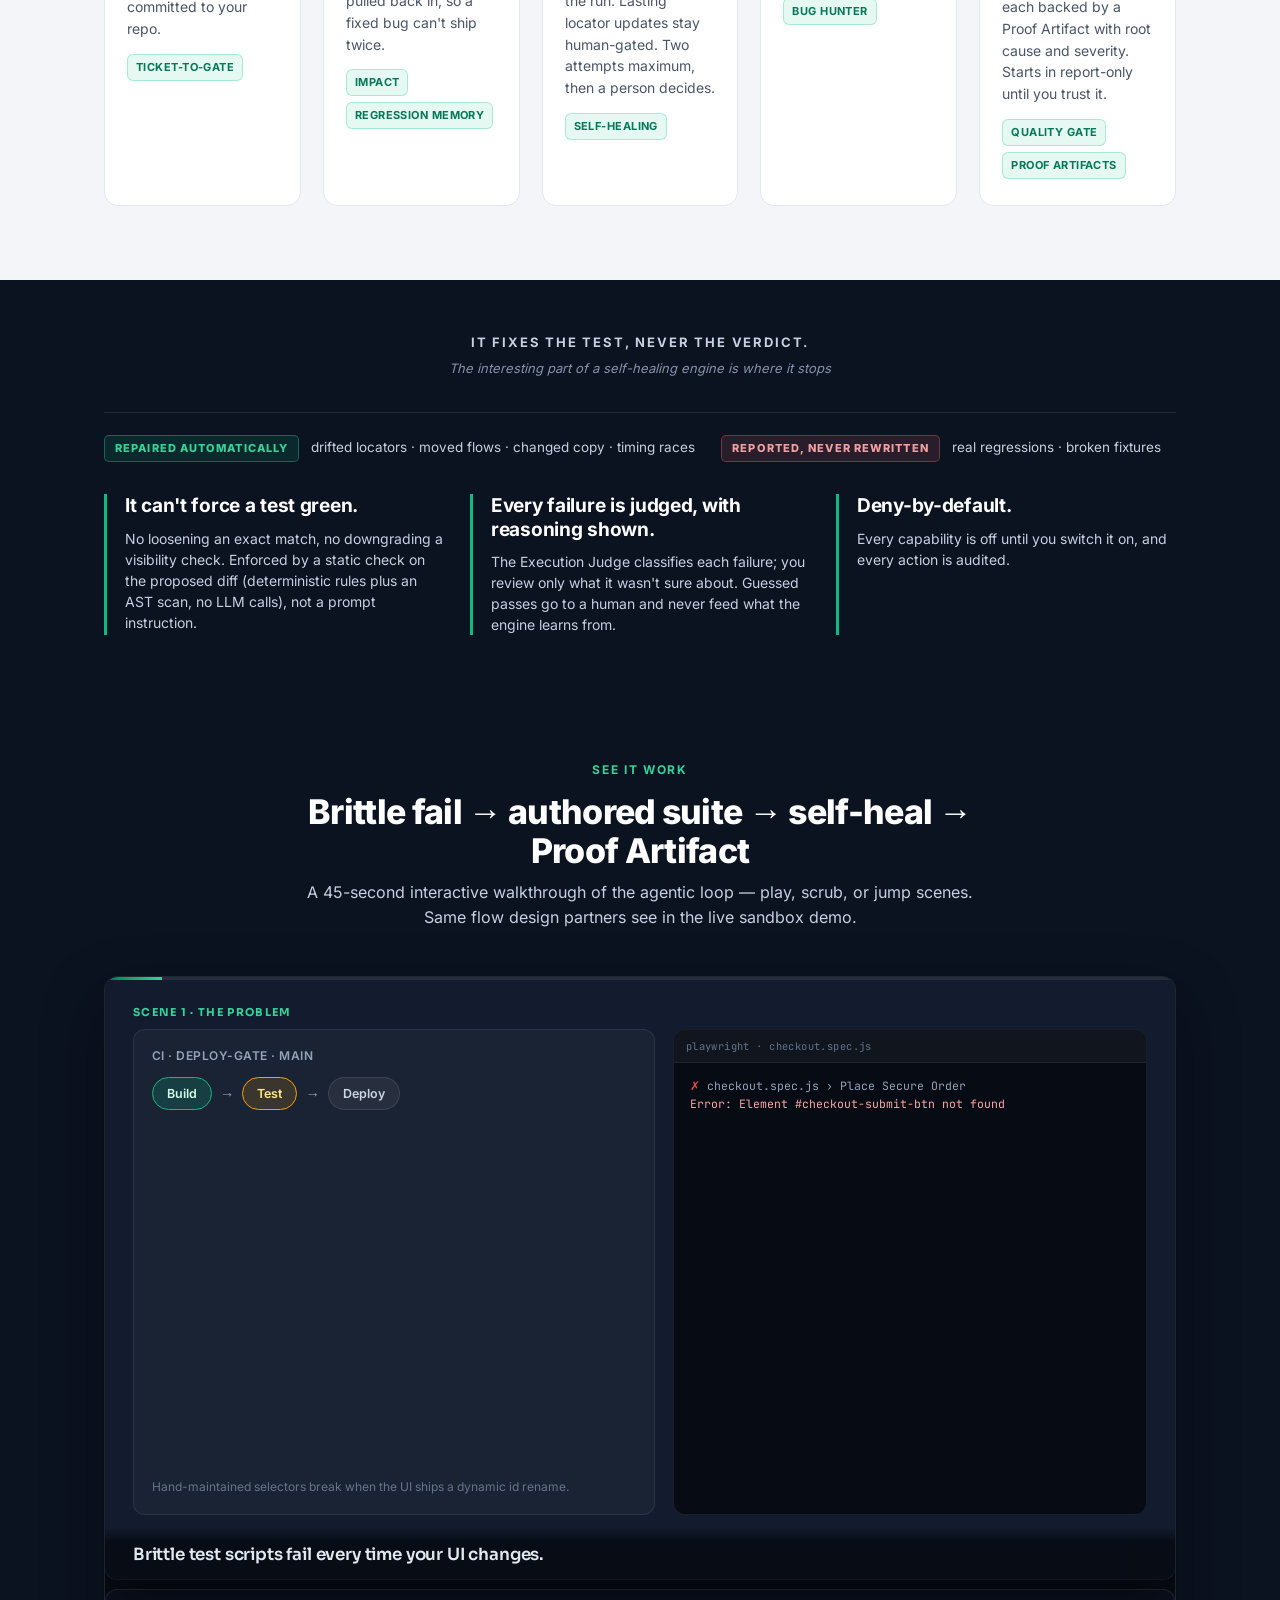
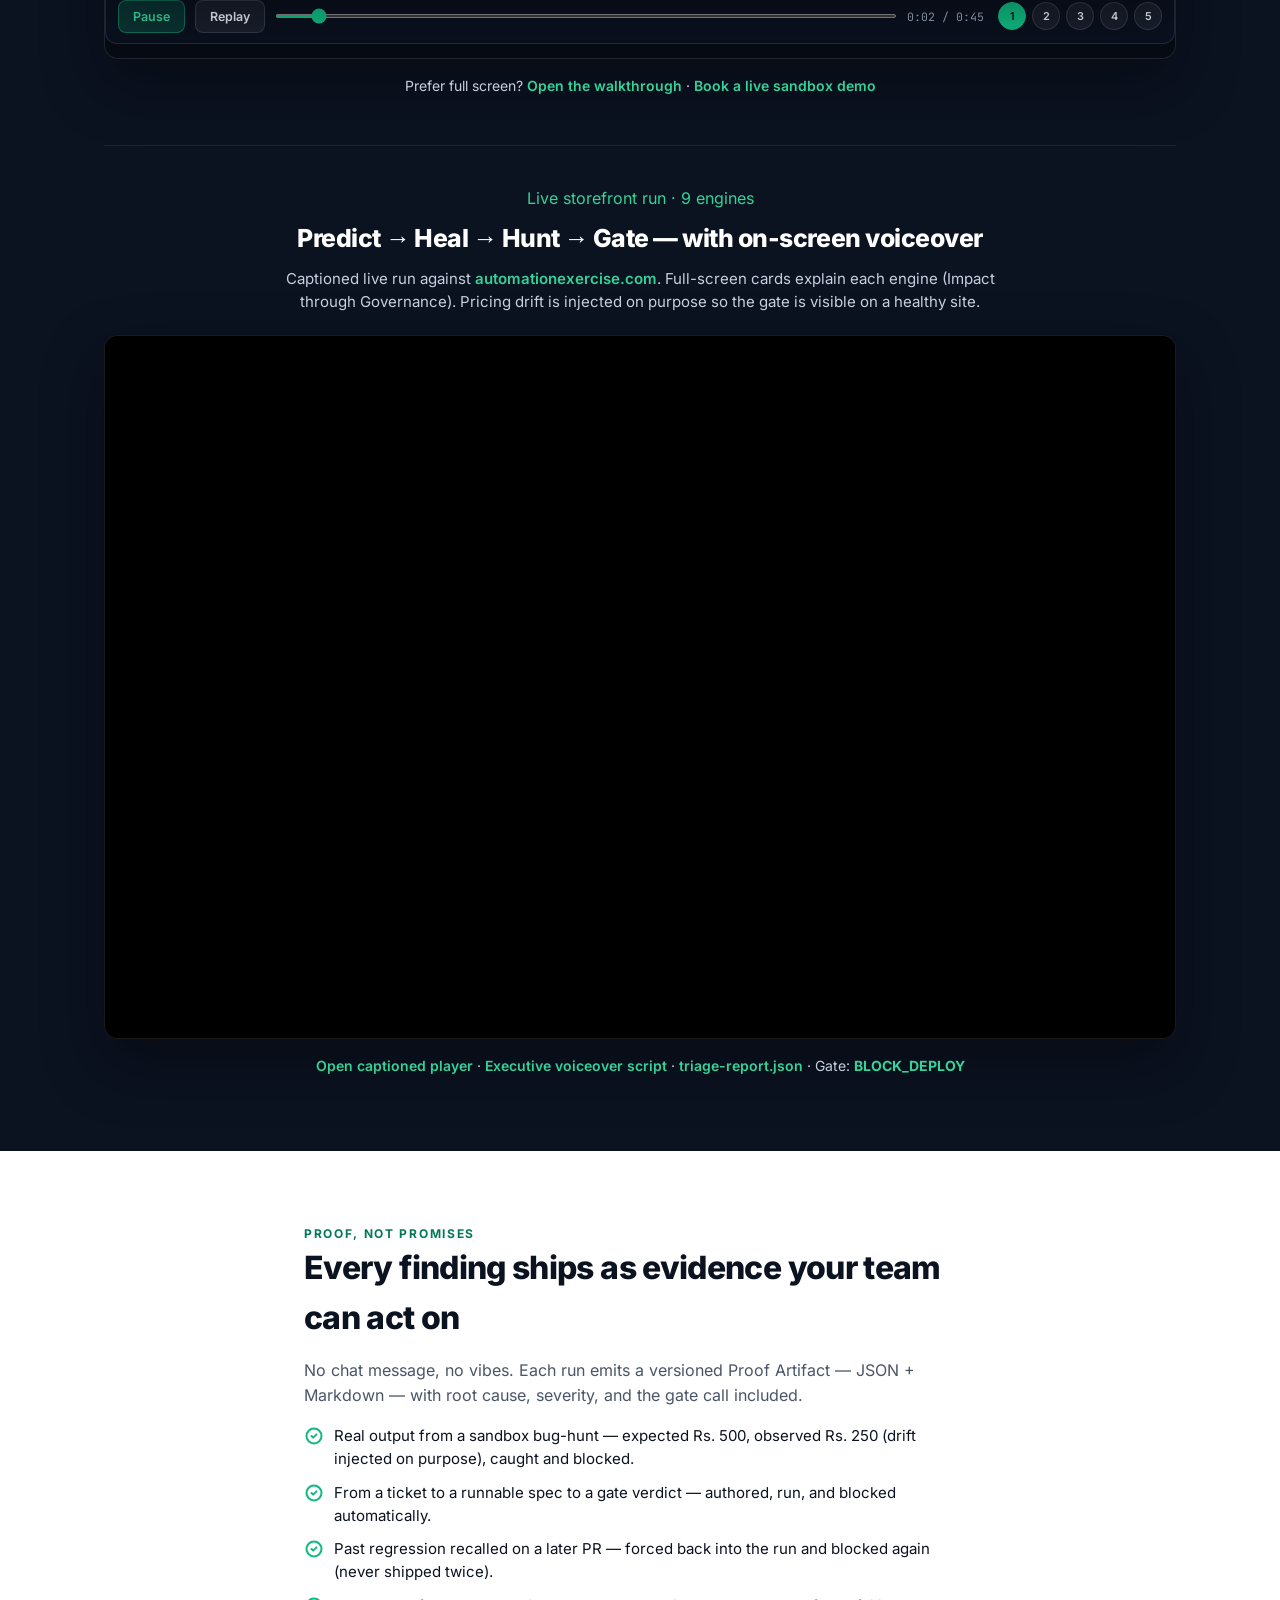
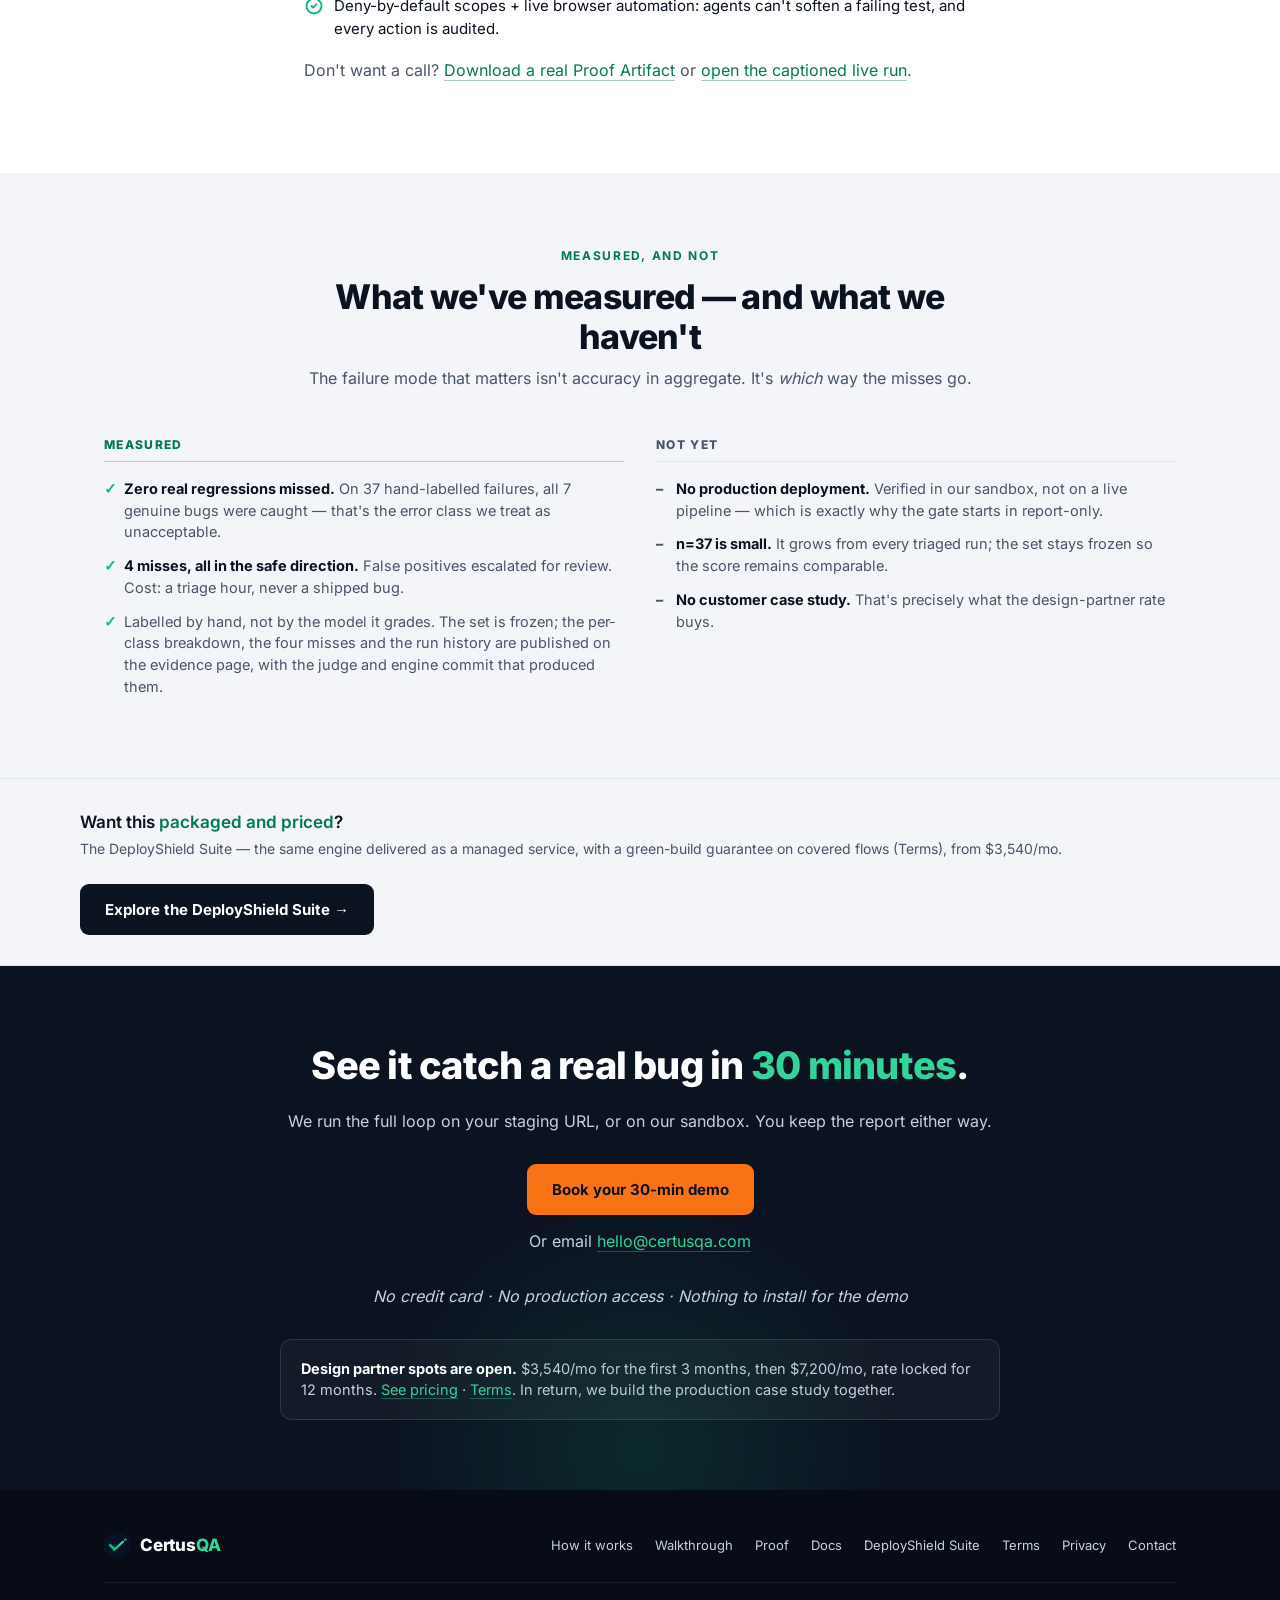
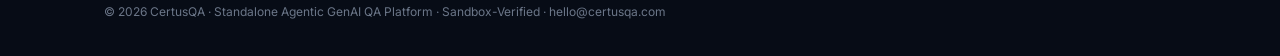
==== commit 7d05e322: "Homepage v3 review fixes: framework name only in lock-in block, canonical category chip, clean-URL l" ====
--- a/index.html
+++ b/index.html
@@ -4,7 +4,7 @@
 <meta charset="UTF-8" />
 <meta name="viewport" content="width=device-width, initial-scale=1.0" />
 <title>CertusQA — Tests That Evolve With Your App</title>
-<meta name="description" content="Agentic QA for SaaS teams. We write your Playwright suite, run it on every deploy, and repair it when your UI changes. A real regression is reported, never rewritten. No existing tests required." />
+<meta name="description" content="A standalone agentic GenAI QA platform for SaaS teams. We write your automated regression suite, run it on every deploy, and repair it when your UI changes. A real regression is reported, never rewritten. No existing tests required." />
 <meta name="theme-color" content="#0B1220" />
 <link rel="icon" type="image/png" href="assets/certusqa-icon-mark.png" />
 <link rel="canonical" href="https://www.certusqa.com/" />
@@ -12,12 +12,12 @@
 <!-- Open Graph / social -->
 <meta property="og:type" content="website" />
 <meta property="og:title" content="CertusQA — Tests That Evolve With Your App and Reveal Your Bugs" />
-<meta property="og:description" content="We write your Playwright suite, run it on every deploy, and repair it when your UI changes. A real regression is reported, never rewritten. No existing tests required." />
+<meta property="og:description" content="We write your automated regression suite, run it on every deploy, and repair it when your UI changes. A real regression is reported, never rewritten. No existing tests required." />
 <meta property="og:url" content="https://www.certusqa.com/" />
 <meta property="og:image" content="https://www.certusqa.com/assets/certusqa-icon-mark.png" />
 <meta name="twitter:card" content="summary" />
 <meta name="twitter:title" content="CertusQA — Tests That Evolve With Your App and Reveal Your Bugs" />
-<meta name="twitter:description" content="We write your Playwright suite, run it on every deploy, and repair it when your UI changes. A real regression is reported, never rewritten. No existing tests required." />
+<meta name="twitter:description" content="We write your automated regression suite, run it on every deploy, and repair it when your UI changes. A real regression is reported, never rewritten. No existing tests required." />
 
 <link rel="stylesheet" href="assets/fonts.css" />
 <link rel="stylesheet" href="assets/styles.css" />
@@ -53,13 +53,13 @@
 <section class="hero">
   <div class="wrap hero-grid">
     <div>
-      <span class="category-tag">Agentic QA for SaaS teams</span>
+      <span class="category-tag">Standalone Agentic GenAI QA Platform for SaaS Teams</span>
       <!-- H1 kept per owner selection -->
       <h1>Tests That Evolve With Your App <span class="accent">and Reveal Your Bugs.</span></h1>
-      <p class="subhead">We write your Playwright suite, run it on every deploy, and repair it when your UI changes. A real regression is reported, never rewritten. No existing tests required.</p>
+      <p class="subhead">We write your automated regression suite, run it on every deploy, and repair it when your UI changes. A real regression is reported, never rewritten. No existing tests required.</p>
       <div class="cta" data-cta data-source="home-hero">
         <div class="hero-actions">
-          <a class="btn btn-primary" data-lead="demo" href="https://tally.so/r/MePK9X">Book a 30-min demo on your staging URL</a>
+          <a class="btn btn-primary" data-lead="demo" href="https://tally.so/r/MePK9X">Book a 30-min demo</a>
           <a class="btn btn-ghost" href="#showcase">Watch the 45-second walkthrough</a>
         </div>
       </div>
@@ -123,7 +123,7 @@
       <div class="step">
         <div class="no">01 · Write</div>
         <h3>We author the suite. You don't need existing tests.</h3>
-        <p>A ticket or flow goes in; a runnable Playwright spec comes out, committed to your repo.</p>
+        <p>A ticket or flow goes in; a runnable test spec comes out, committed to your repo.</p>
         <div class="step-tags">
           <span class="step-tag" title="Ticket → runnable spec → gate">Ticket-to-Gate</span>
         </div>
@@ -311,7 +311,7 @@
   <div class="wrap crosssell-inner">
     <div class="cs-copy">
       Want this <span>packaged and priced</span>?
-      <div class="cs-sub">The DeployShield Suite — the same engine delivered as a managed service, with a green-build guarantee on covered flows (<a href="terms.html#green-build">Terms</a>), from $3,540/mo.</div>
+      <div class="cs-sub">The DeployShield Suite — the same engine delivered as a managed service, with a green-build guarantee on covered flows (<a href="/terms#green-build">Terms</a>), from $3,540/mo.</div>
     </div>
     <a class="btn btn-dark" href="deployshield.html">Explore the DeployShield Suite →</a>
   </div>
@@ -332,7 +332,7 @@
     <div class="partner-callout">
       <b>Design partner spots are open.</b> $3,540/mo for the first 3 months, then $7,200/mo, rate locked for 12 months.
       <a href="deployshield.html#pricing">See pricing</a> ·
-      <a href="terms.html#green-build">Terms</a>.
+      <a href="/terms#green-build">Terms</a>.
       In return, we build the production case study together.
     </div>
   </div>
@@ -351,10 +351,9 @@
         <a href="#showcase">Walkthrough</a>
         <a href="#proof">Proof</a>
         <a href="docs/">Docs</a>
-        <a href="#engines">Engines</a>
         <a href="deployshield.html">DeployShield Suite</a>
-        <a href="terms.html">Terms</a>
-        <a href="privacy.html">Privacy</a>
+        <a href="/terms">Terms</a>
+        <a href="/privacy">Privacy</a>
         <a href="mailto:hello@certusqa.com">Contact</a>
       </div>
     </div>
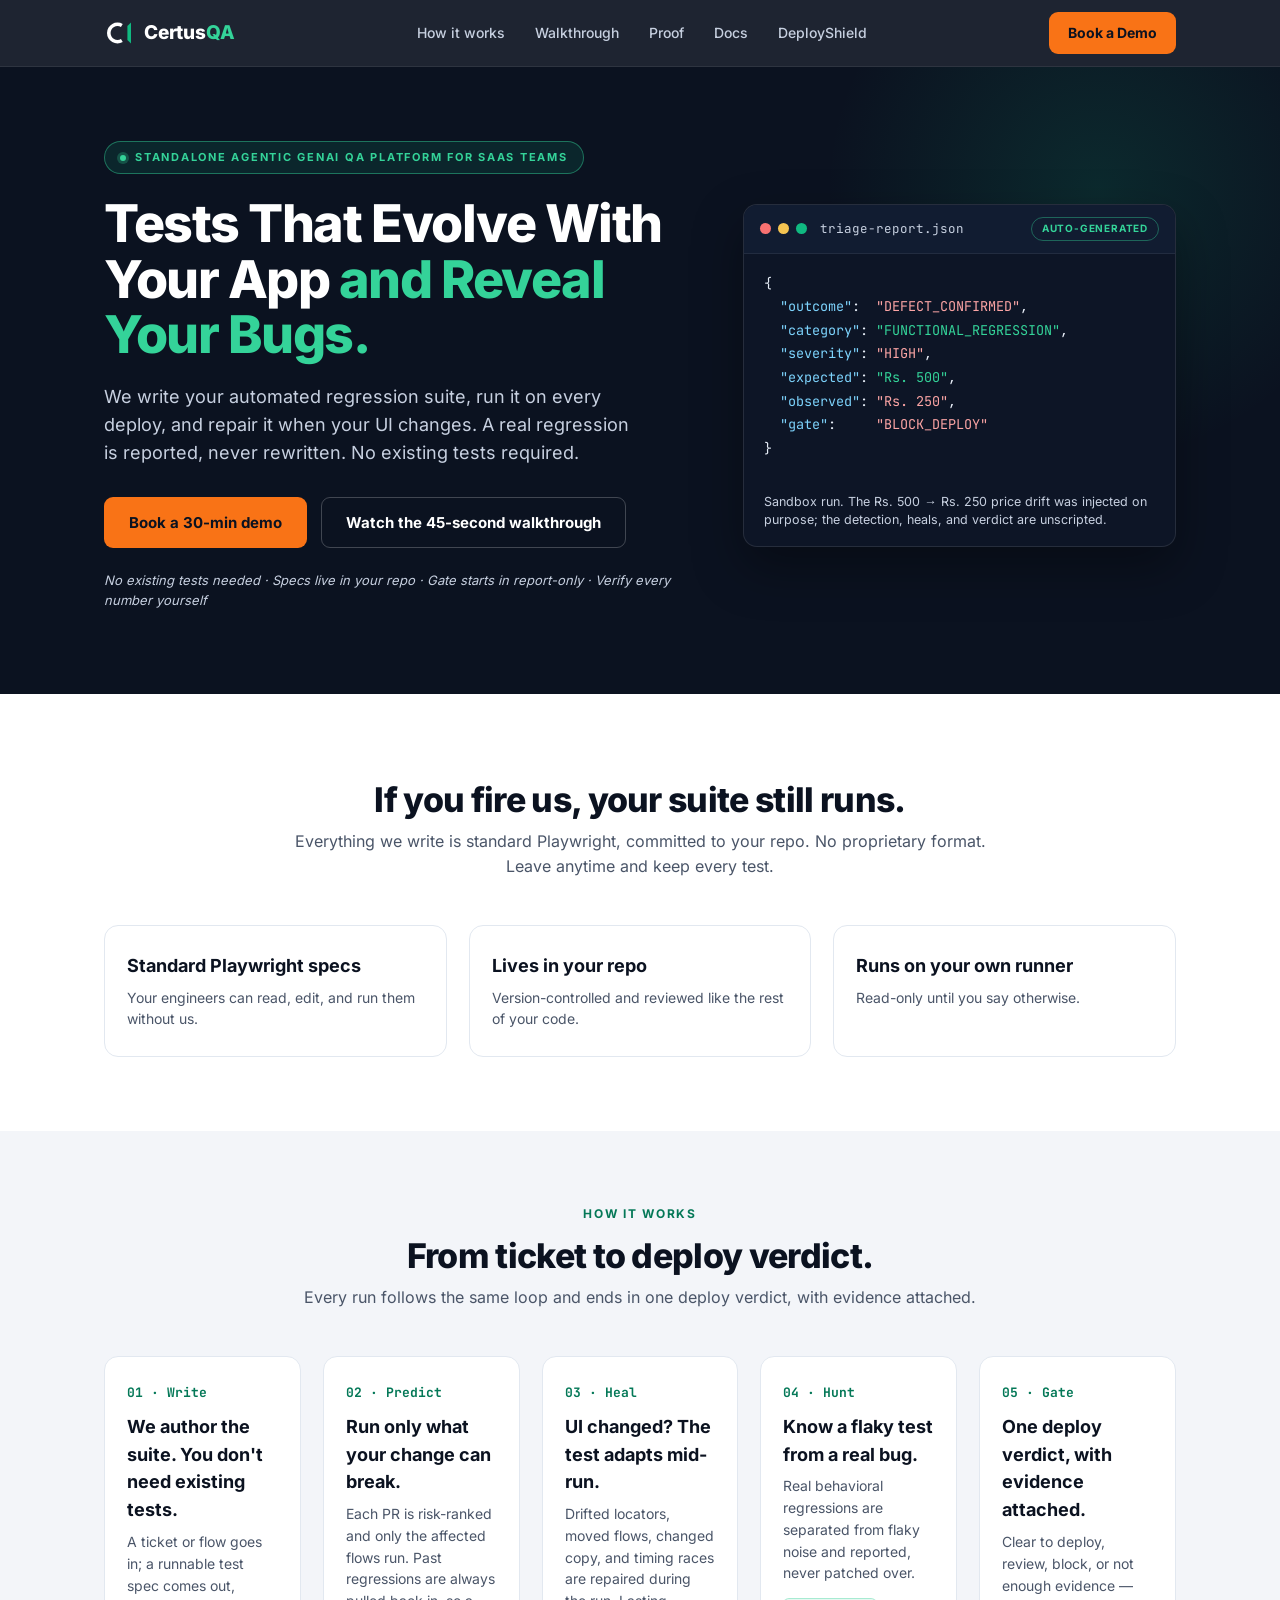
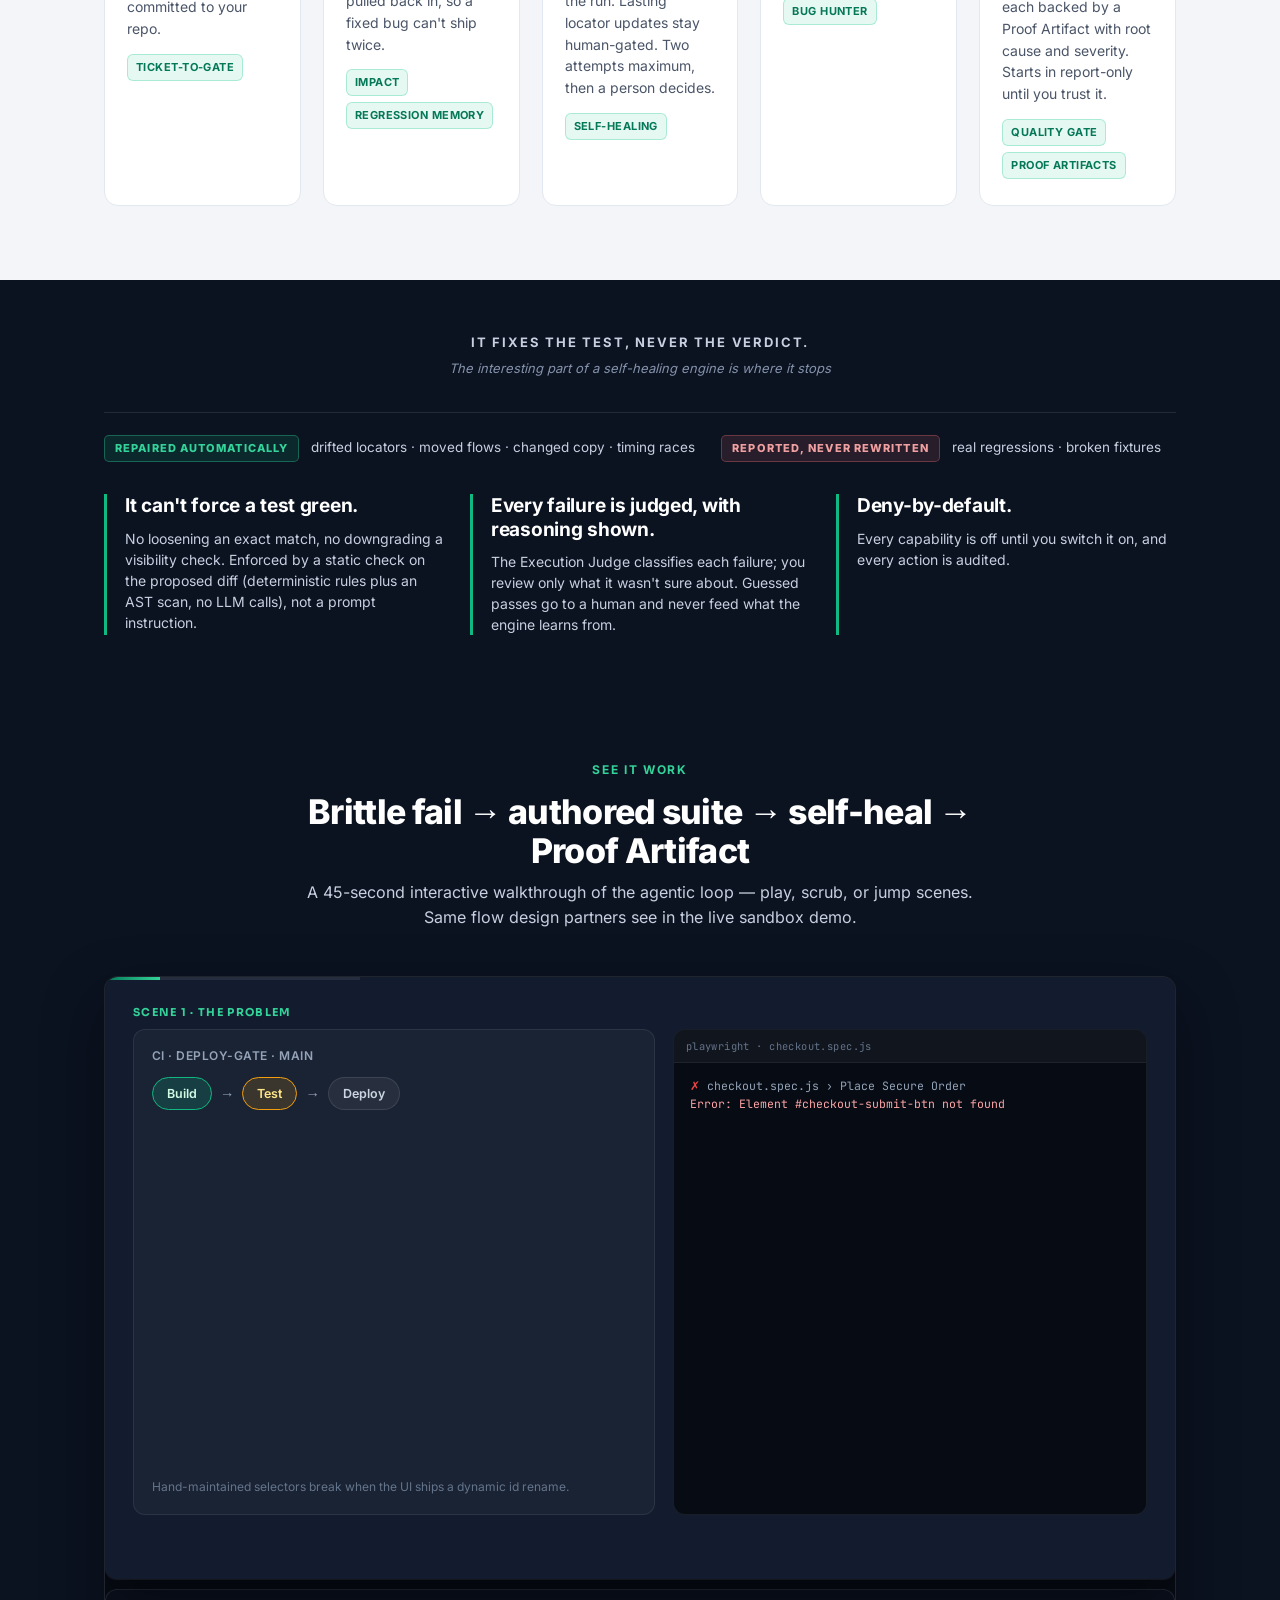
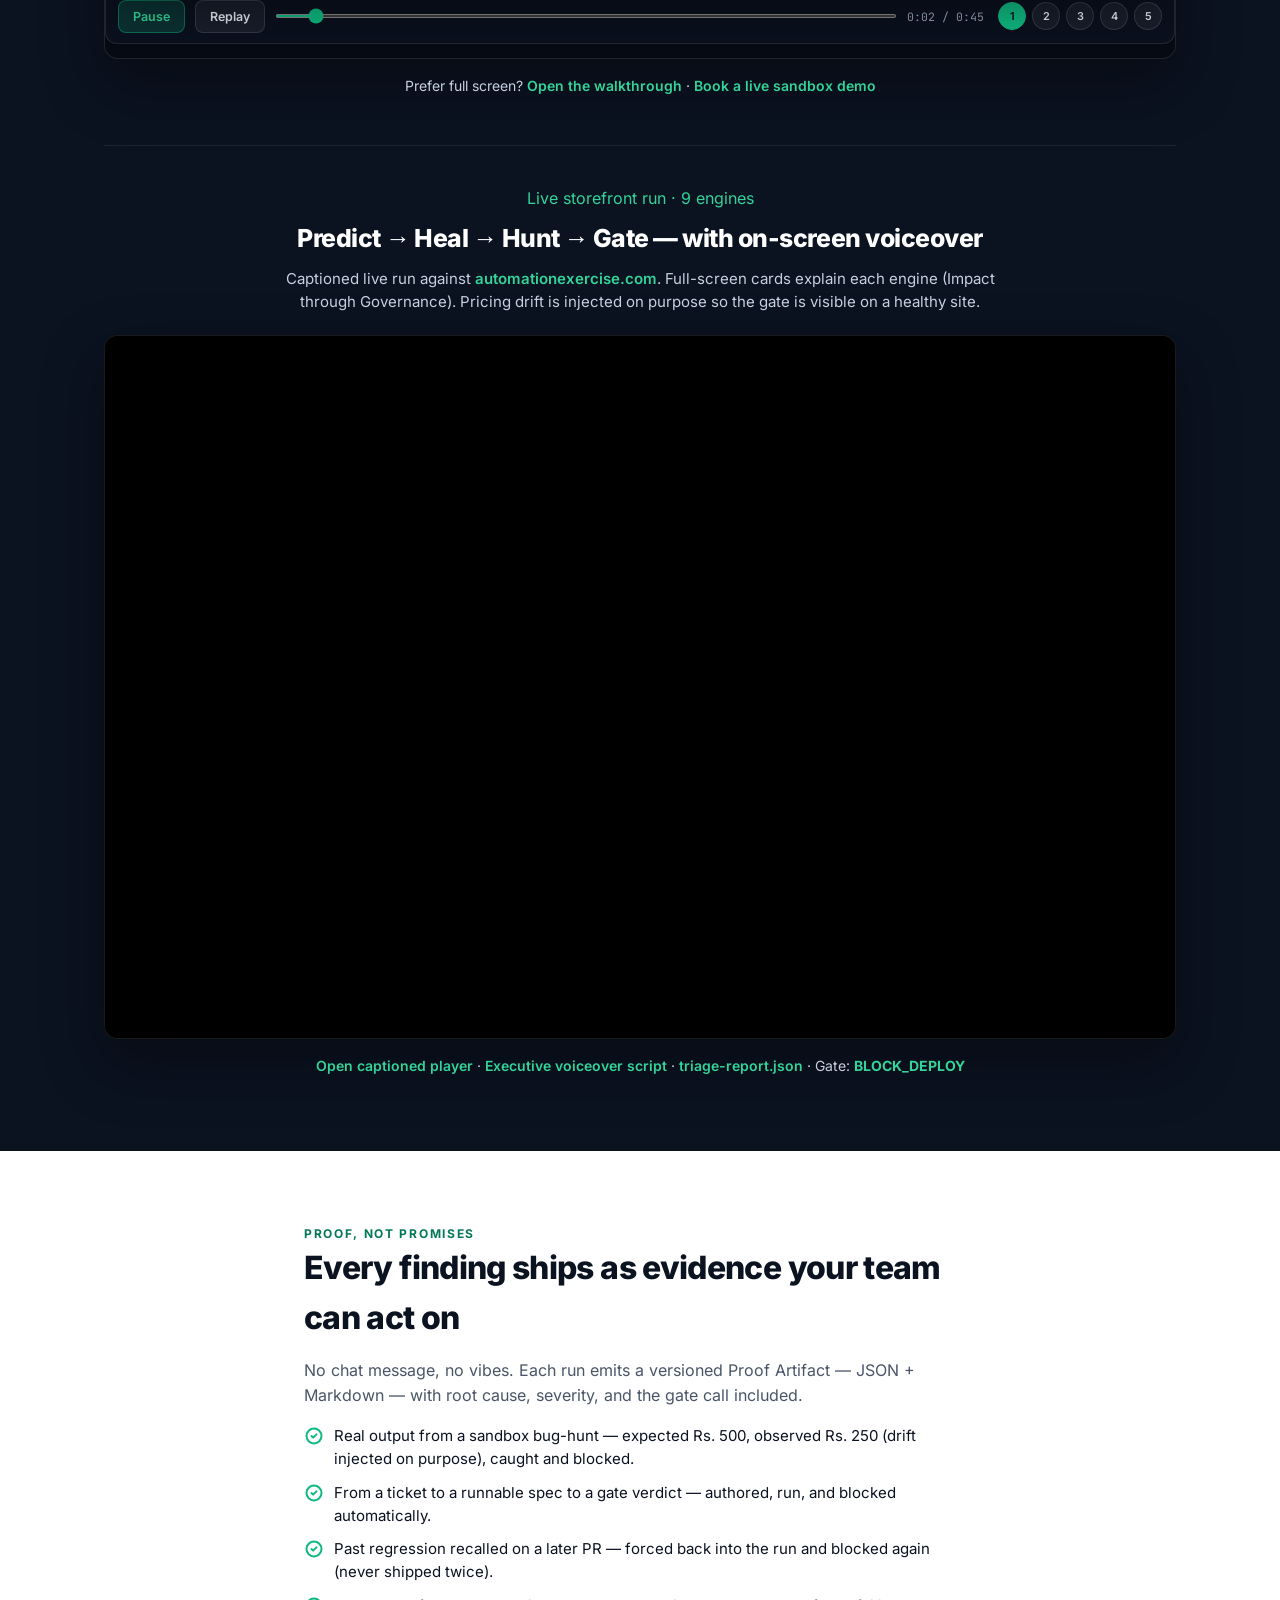
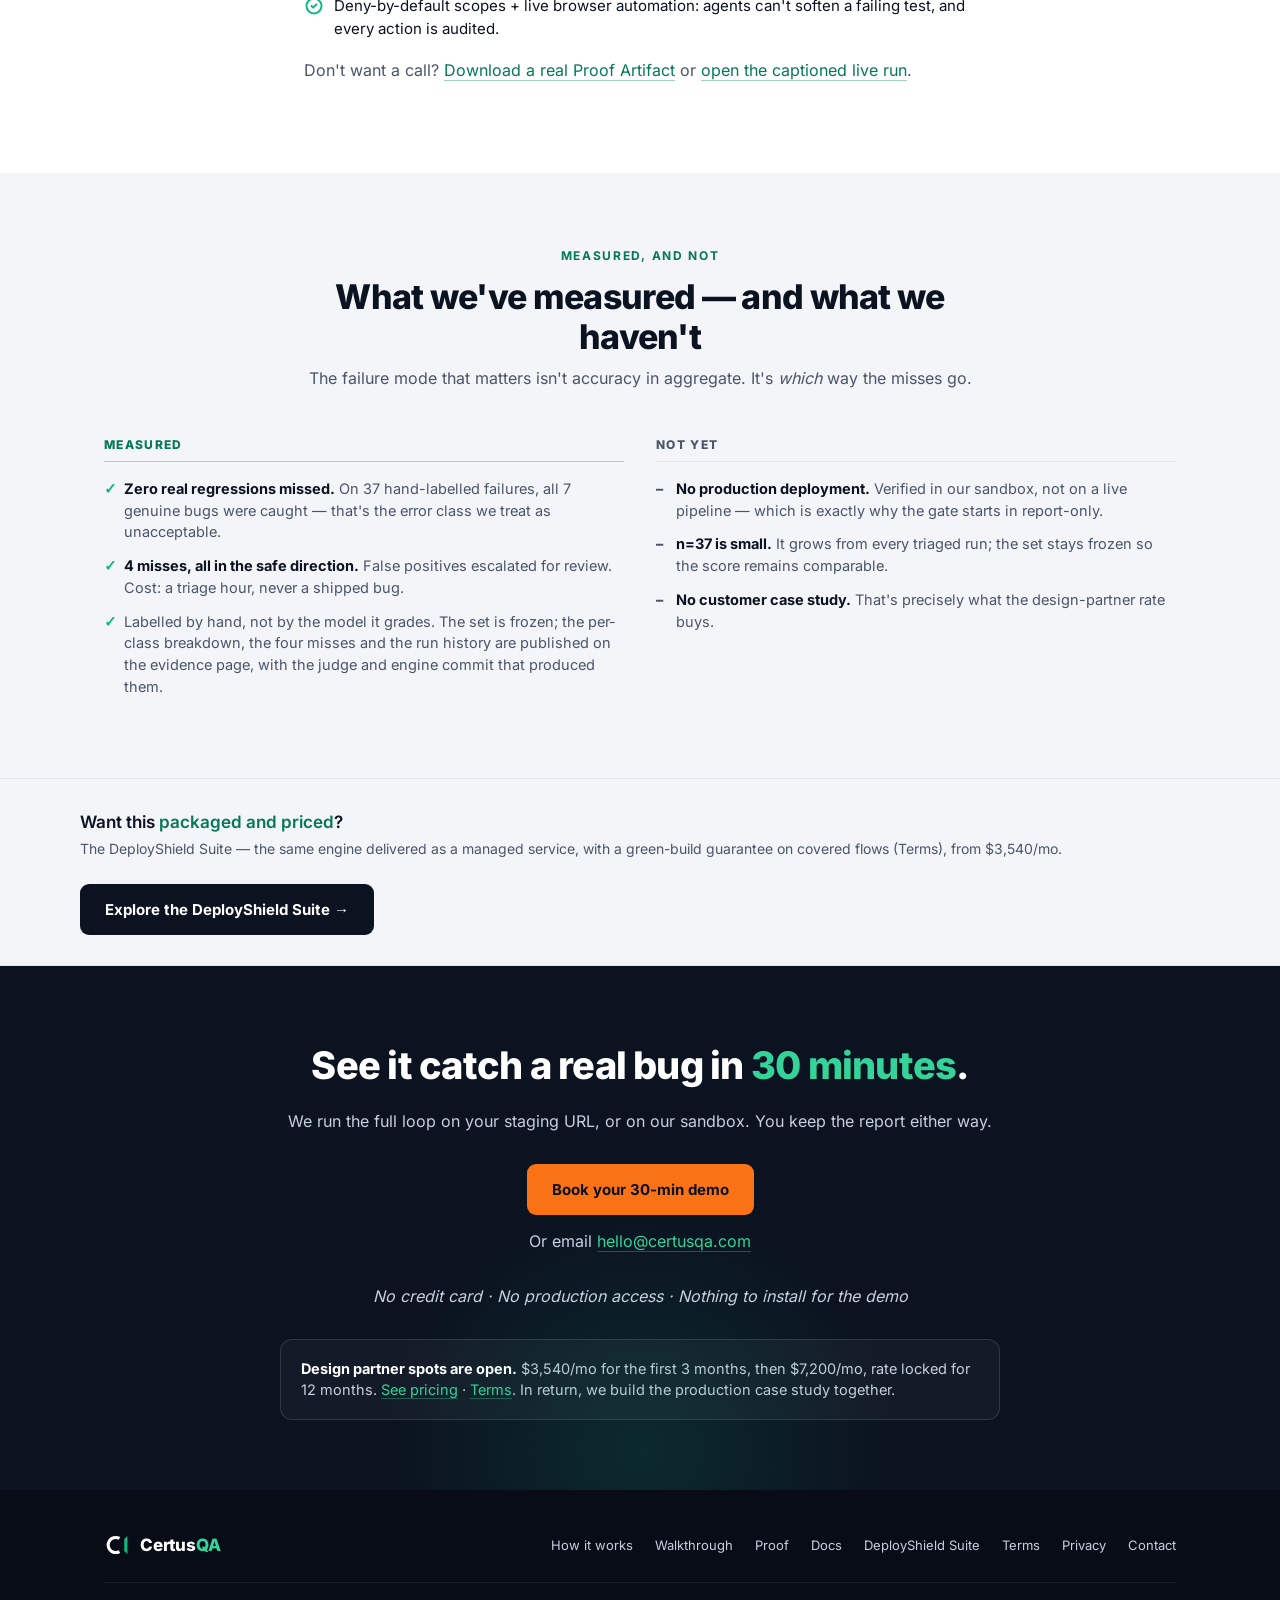
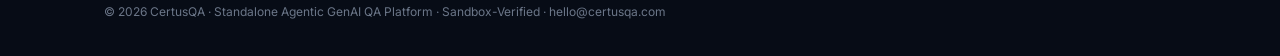
==== commit fd034edb: "brand: the Optical Gate mark, assets and markup in one commit The new mark has been sitting in this " ====
--- a/index.html
+++ b/index.html
@@ -6,6 +6,7 @@
 <title>CertusQA — Tests That Evolve With Your App</title>
 <meta name="description" content="A standalone agentic GenAI QA platform for SaaS teams. We write your automated regression suite, run it on every deploy, and repair it when your UI changes. A real regression is reported, never rewritten. No existing tests required." />
 <meta name="theme-color" content="#0B1220" />
+<link rel="icon" type="image/svg+xml" href="assets/certusqa-icon-mark-dark.svg" />
 <link rel="icon" type="image/png" href="assets/certusqa-icon-mark.png" />
 <link rel="canonical" href="https://www.certusqa.com/" />
 
@@ -28,7 +29,7 @@
 <header class="nav">
   <div class="wrap nav-inner">
     <a class="brand" href="#top">
-      <img src="assets/certusqa-icon-mark.png" alt="" />
+      <img src="assets/certusqa-icon-mark-dark.svg" alt="CertusQA" width="30" height="30" />
       <span class="brand-name">Certus<span class="qa">QA</span></span>
     </a>
     <nav class="nav-links" id="navLinks">
@@ -343,7 +344,7 @@
   <div class="wrap">
     <div class="footer-inner">
       <div class="brand">
-        <img src="assets/certusqa-icon-mark.png" alt="" style="height:26px;width:26px;" />
+        <img src="assets/certusqa-icon-mark-dark.svg" alt="CertusQA" style="height:26px;width:26px;" />
         <span class="brand-name">Certus<span class="qa">QA</span></span>
       </div>
       <div class="footer-links">
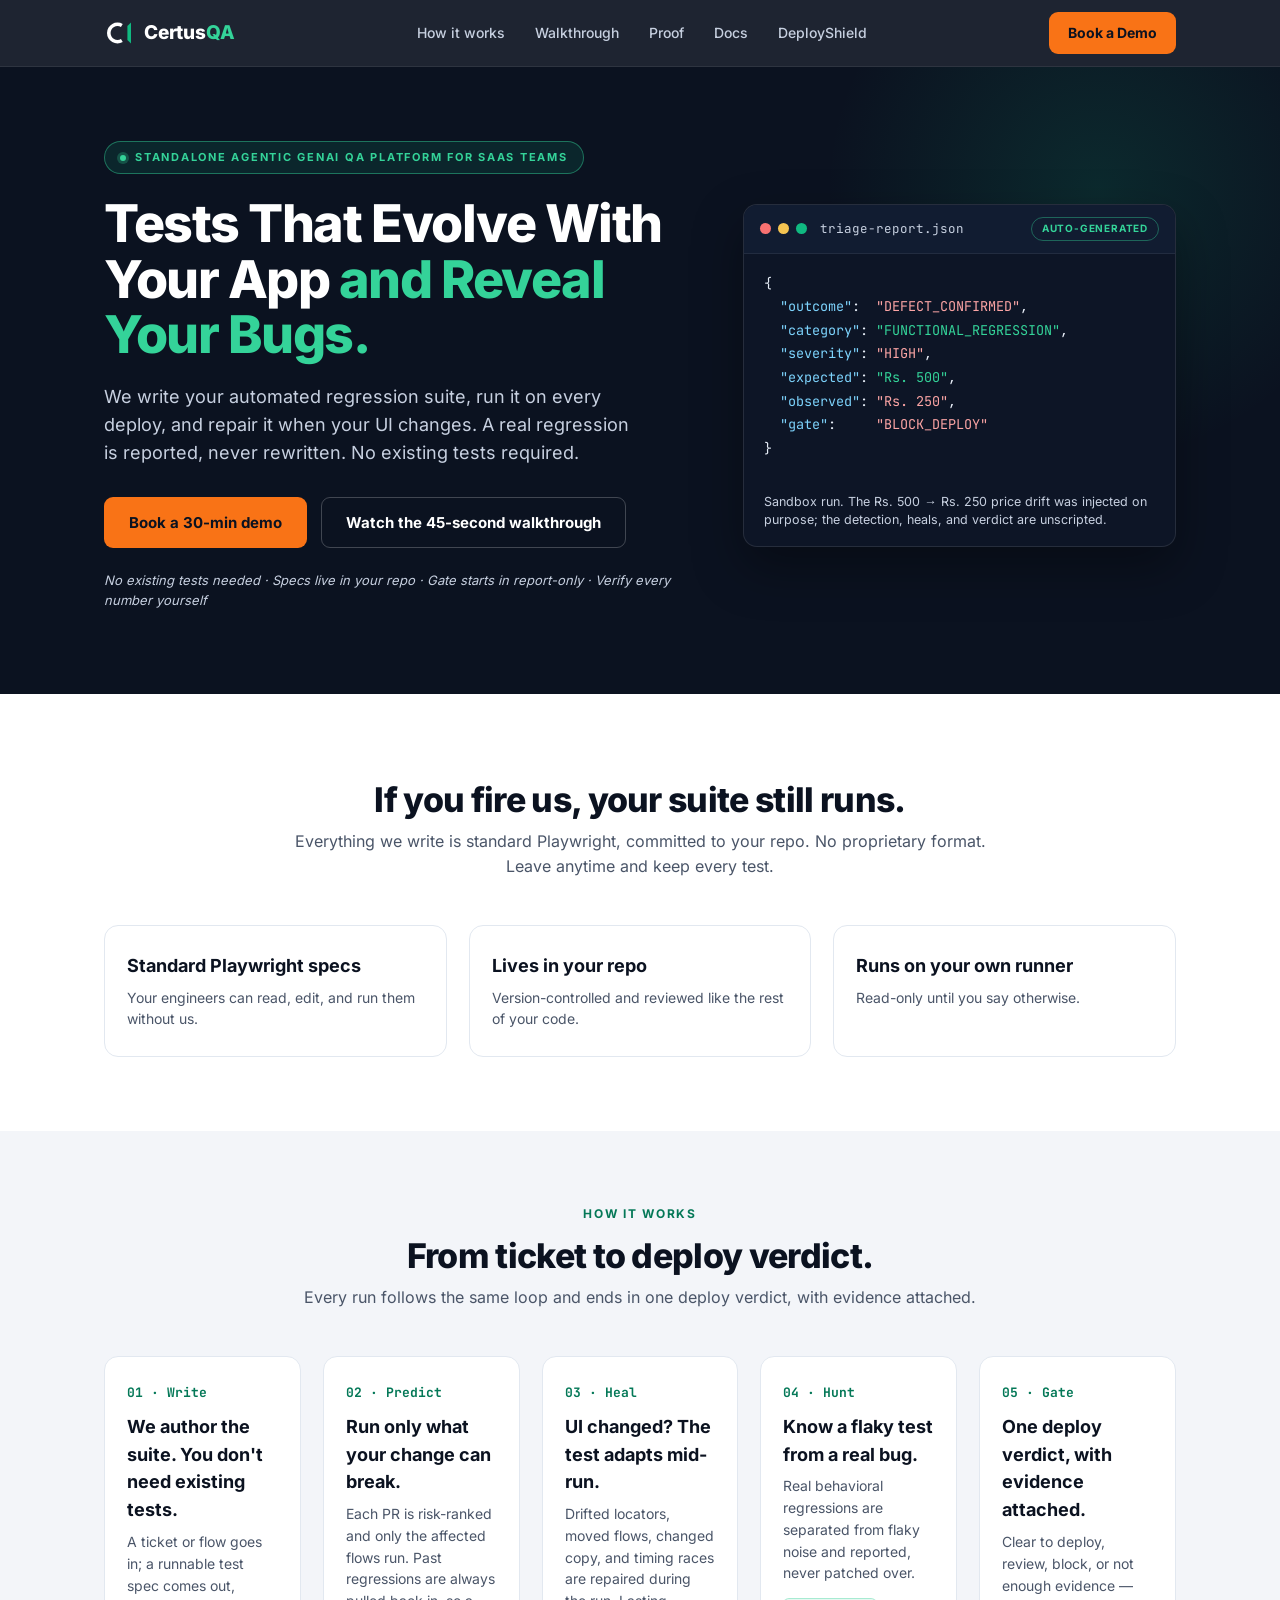
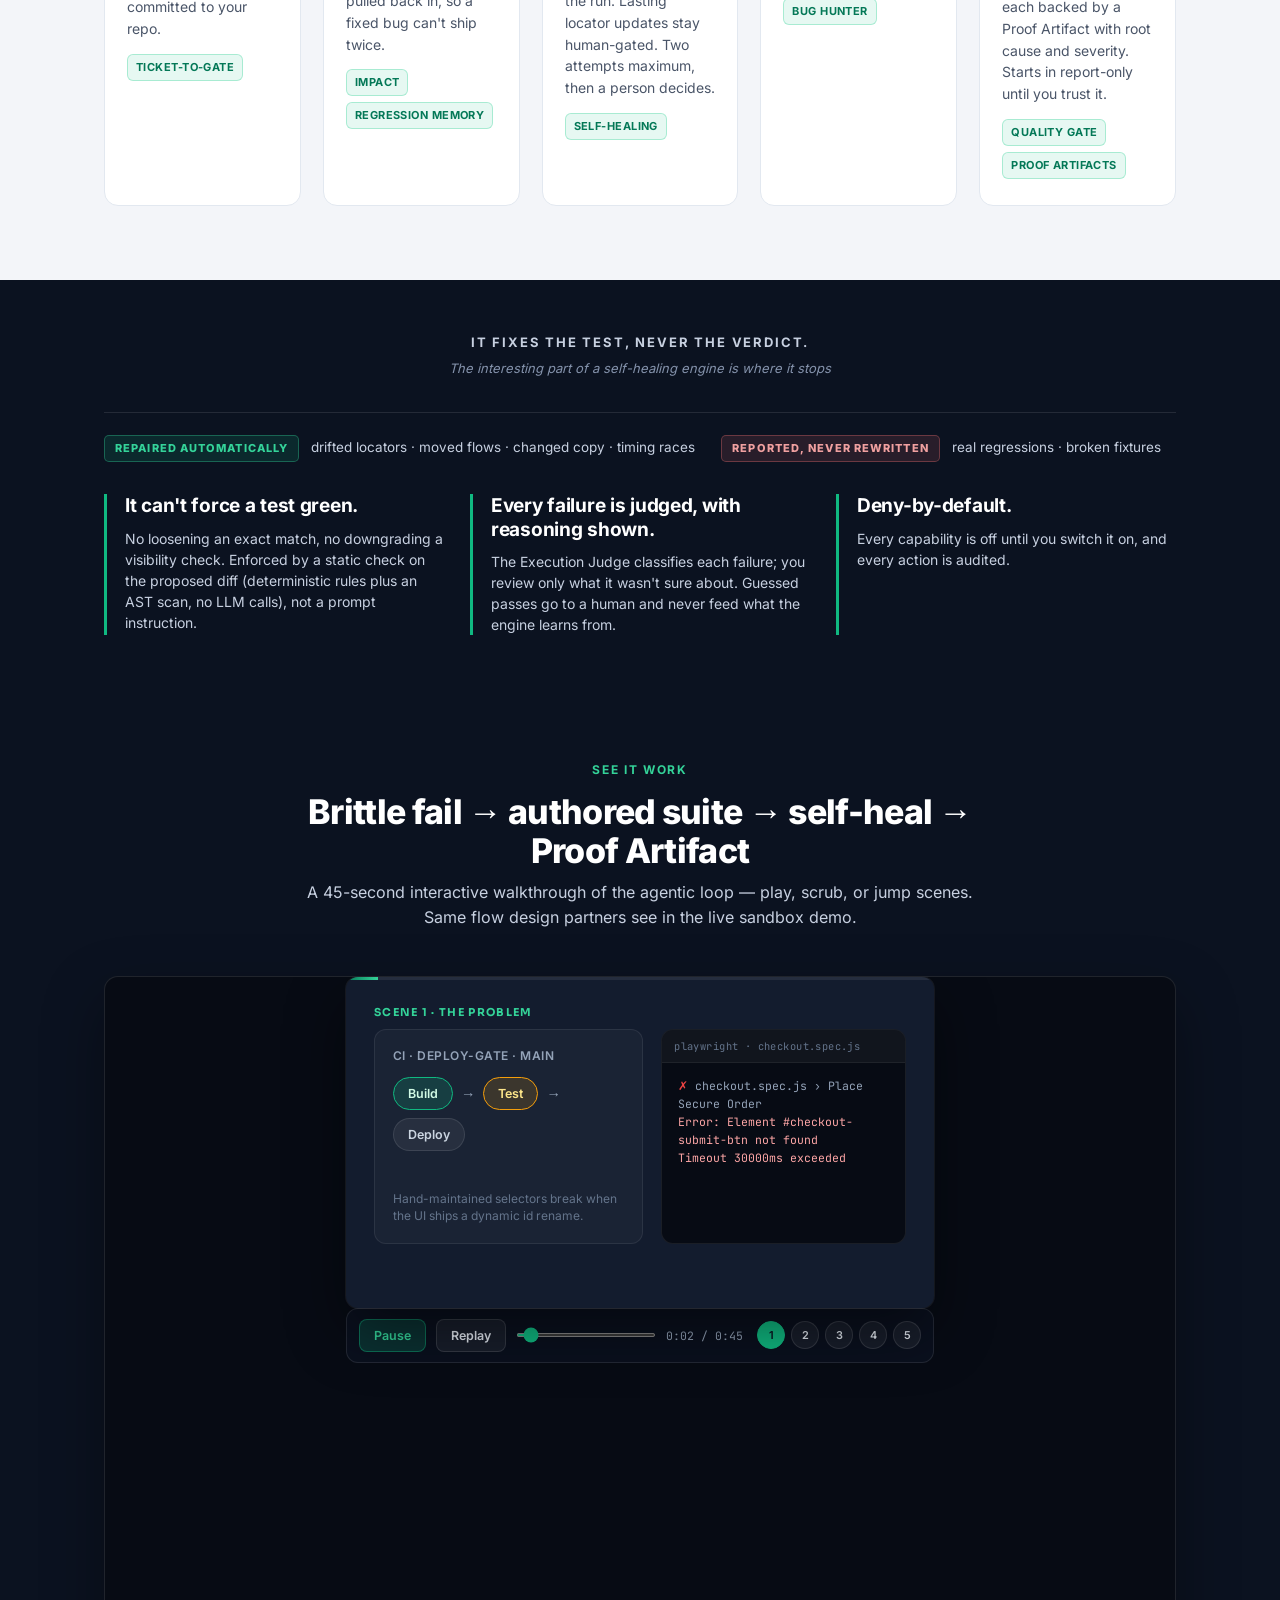
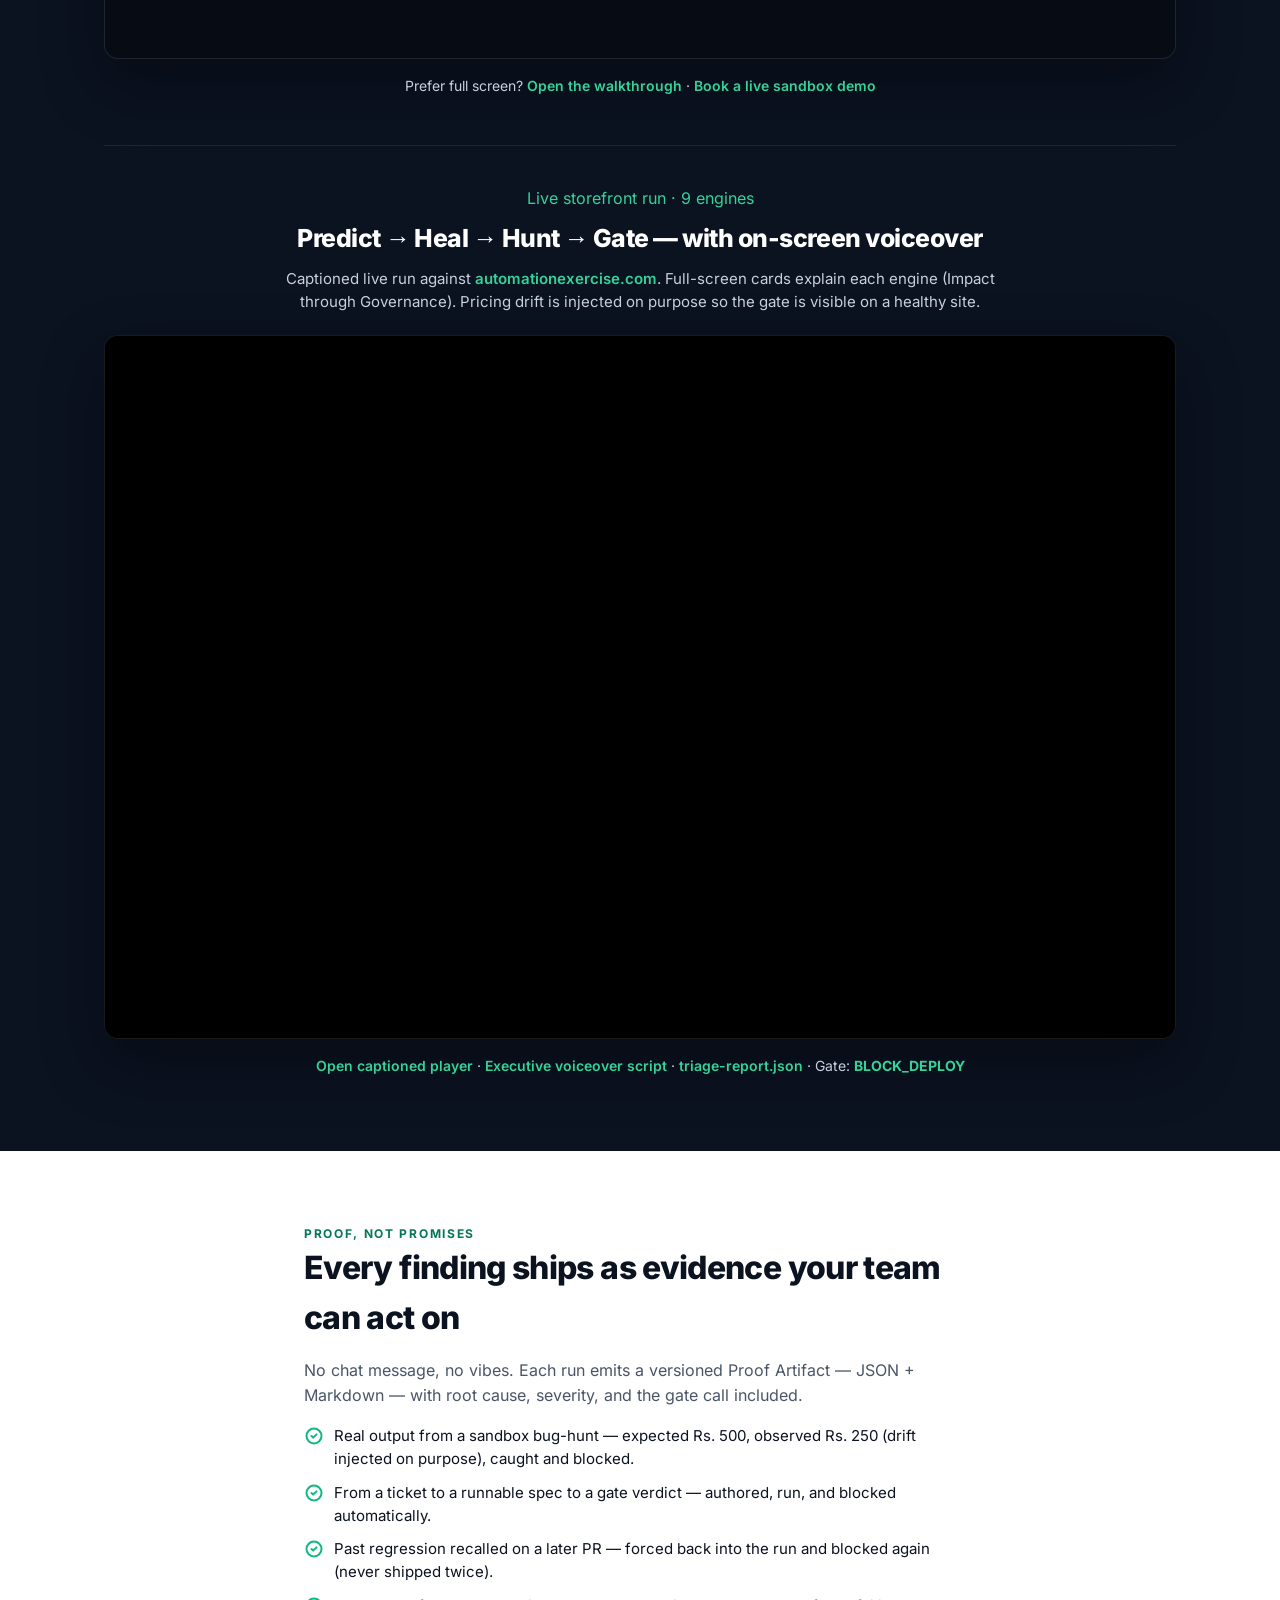
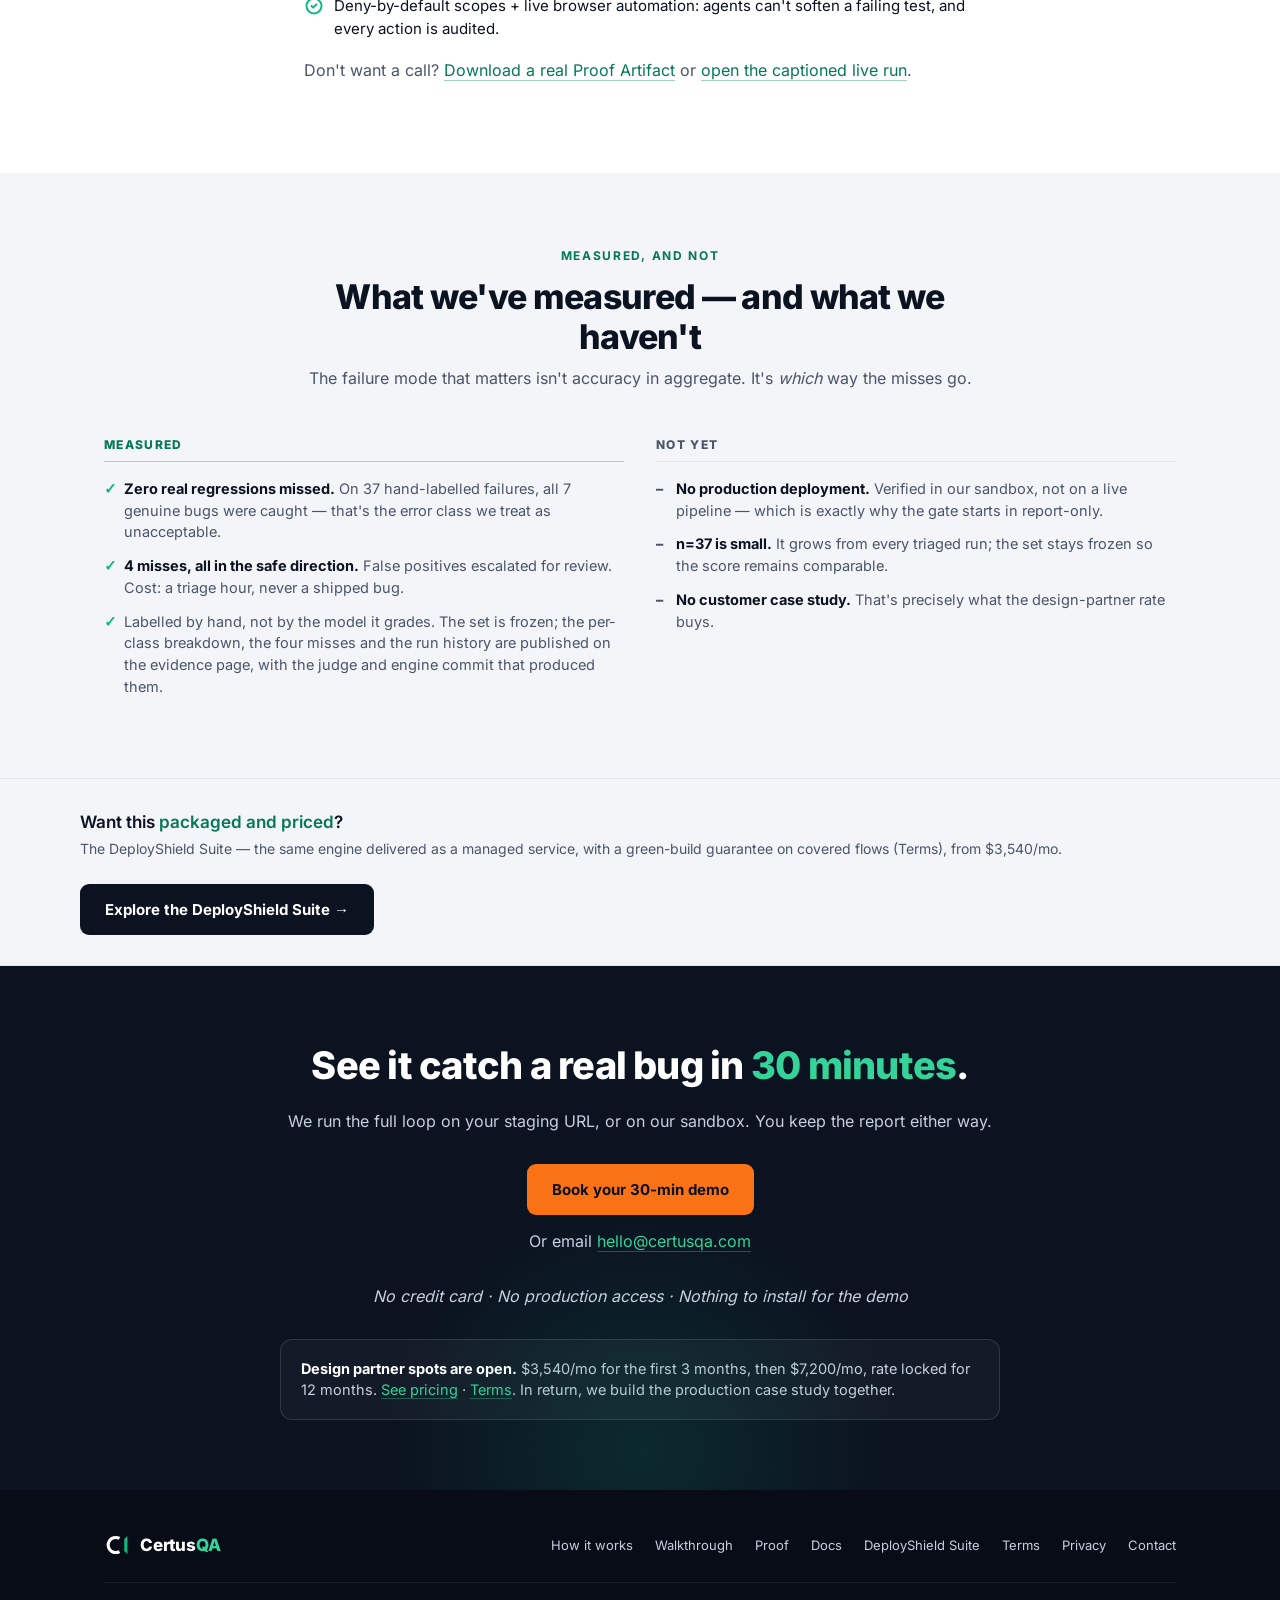
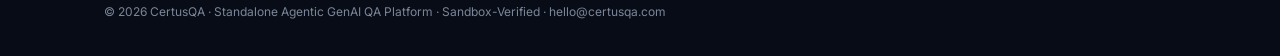
==== commit 25bfbbcf: "a11y: four findings from the 2026-10-06 audit — landmark, skip link, contrast, tap target A pass ove" ====
--- a/index.html
+++ b/index.html
@@ -24,6 +24,7 @@
 <link rel="stylesheet" href="assets/styles.css" />
 </head>
 <body>
+<a class="skip-link" href="#main">Skip to content</a>
 
 <!-- ================= NAV ================= -->
 <header class="nav">
@@ -49,6 +50,8 @@
 </header>
 
 <span id="top"></span>
+
+<main id="main">
 
 <!-- ================= HERO ================= -->
 <section class="hero">
@@ -339,6 +342,8 @@
   </div>
 </section>
 
+</main>
+
 <!-- ================= FOOTER ================= -->
 <footer class="footer">
   <div class="wrap">
--- a/assets/styles.css
+++ b/assets/styles.css
@@ -395,7 +395,18 @@
 .footer .brand-name { font-size: 17px; }
 .footer-links { display: flex; gap: 22px; font-size: 13px; }
 .footer-links a:hover { color: var(--emerald-light); }
-.footer-bottom { margin-top: 24px; padding-top: 20px; border-top: 1px solid rgba(255,255,255,0.07); font-size: 12px; color: #6b7688; }
+/* #6b7688 measured 4.26:1 against the footer's #070c16 — under the 4.5 AA floor
+   for 12px text. #7c8699 is 5.34:1, and the nearest value to the original. */
+.footer-bottom { margin-top: 24px; padding-top: 20px; border-top: 1px solid rgba(255,255,255,0.07); font-size: 12px; color: #7c8699; }
+
+/* Keyboard users reach the content without tabbing the whole nav. Off-screen
+   until focused, so it costs the visual design nothing. */
+.skip-link {
+  position: absolute; left: -9999px; top: 0; z-index: 100;
+  background: var(--emerald); color: #04121c; font-weight: 700; font-size: 14px;
+  padding: 12px 20px; border-radius: 0 0 8px 0; text-decoration: none;
+}
+.skip-link:focus { left: 0; }
 
 /* ---------- Responsive ---------- */
 @media (max-width: 900px) {
@@ -434,7 +445,15 @@
     display: flex; flex-direction: column; position: absolute; top: 66px; left: 0; right: 0;
     background: var(--navy); padding: 18px 24px; gap: 16px; border-bottom: 1px solid rgba(255,255,255,0.08);
   }
-  .nav-toggle { display: inline-flex; background: none; border: 1px solid rgba(255,255,255,0.2); border-radius: 8px; padding: 7px 10px; color: #fff; cursor: pointer; }
+  /* 44x44 minimum: the glyph alone rendered 34x32, which clears WCAG 2.5.8 AA
+     (24x24) but is under the size a thumb reliably hits. align/justify keep the
+     glyph optically centred now that the box is bigger than it is. */
+  .nav-toggle {
+    display: inline-flex; align-items: center; justify-content: center;
+    min-width: 44px; min-height: 44px; padding: 0;
+    background: none; border: 1px solid rgba(255,255,255,0.2); border-radius: 8px;
+    color: #fff; cursor: pointer; font-size: 18px; line-height: 1;
+  }
 }
 @media (max-width: 560px) {
   .hero { padding: 44px 0 52px; }
